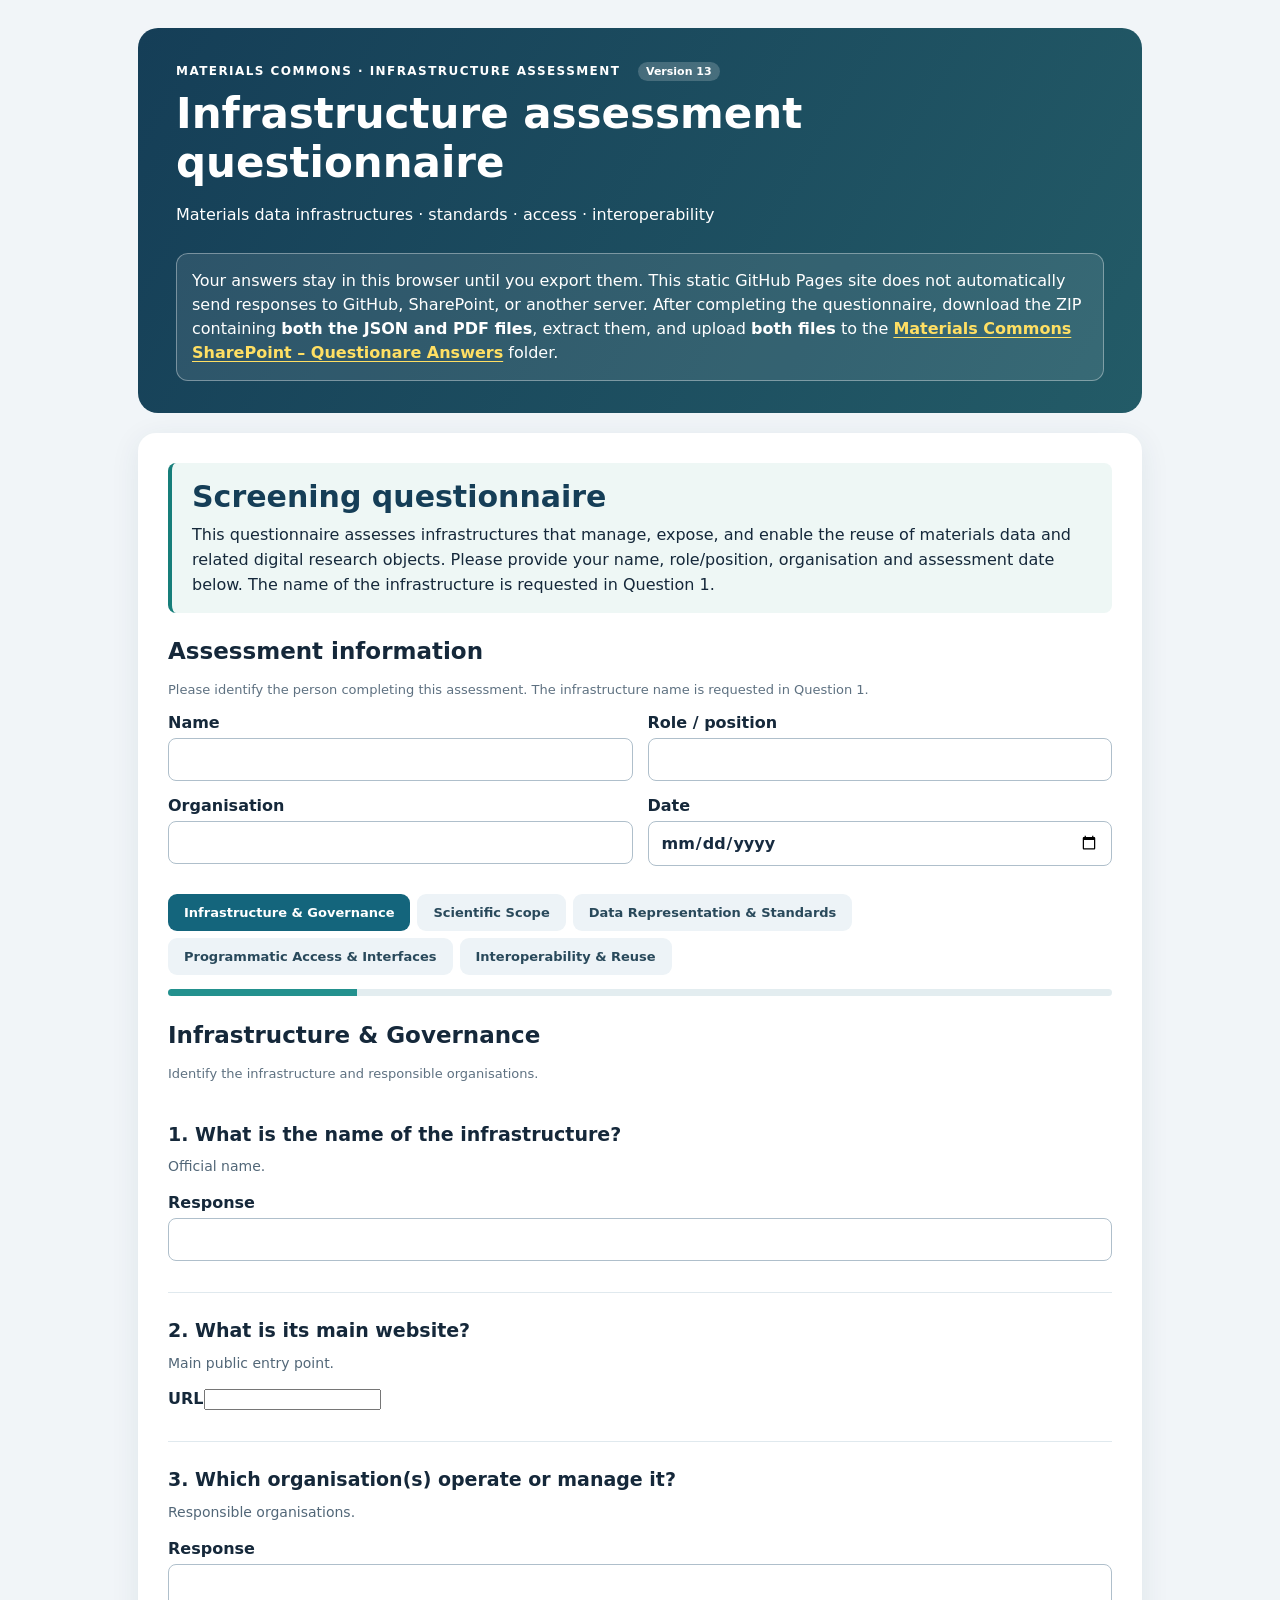
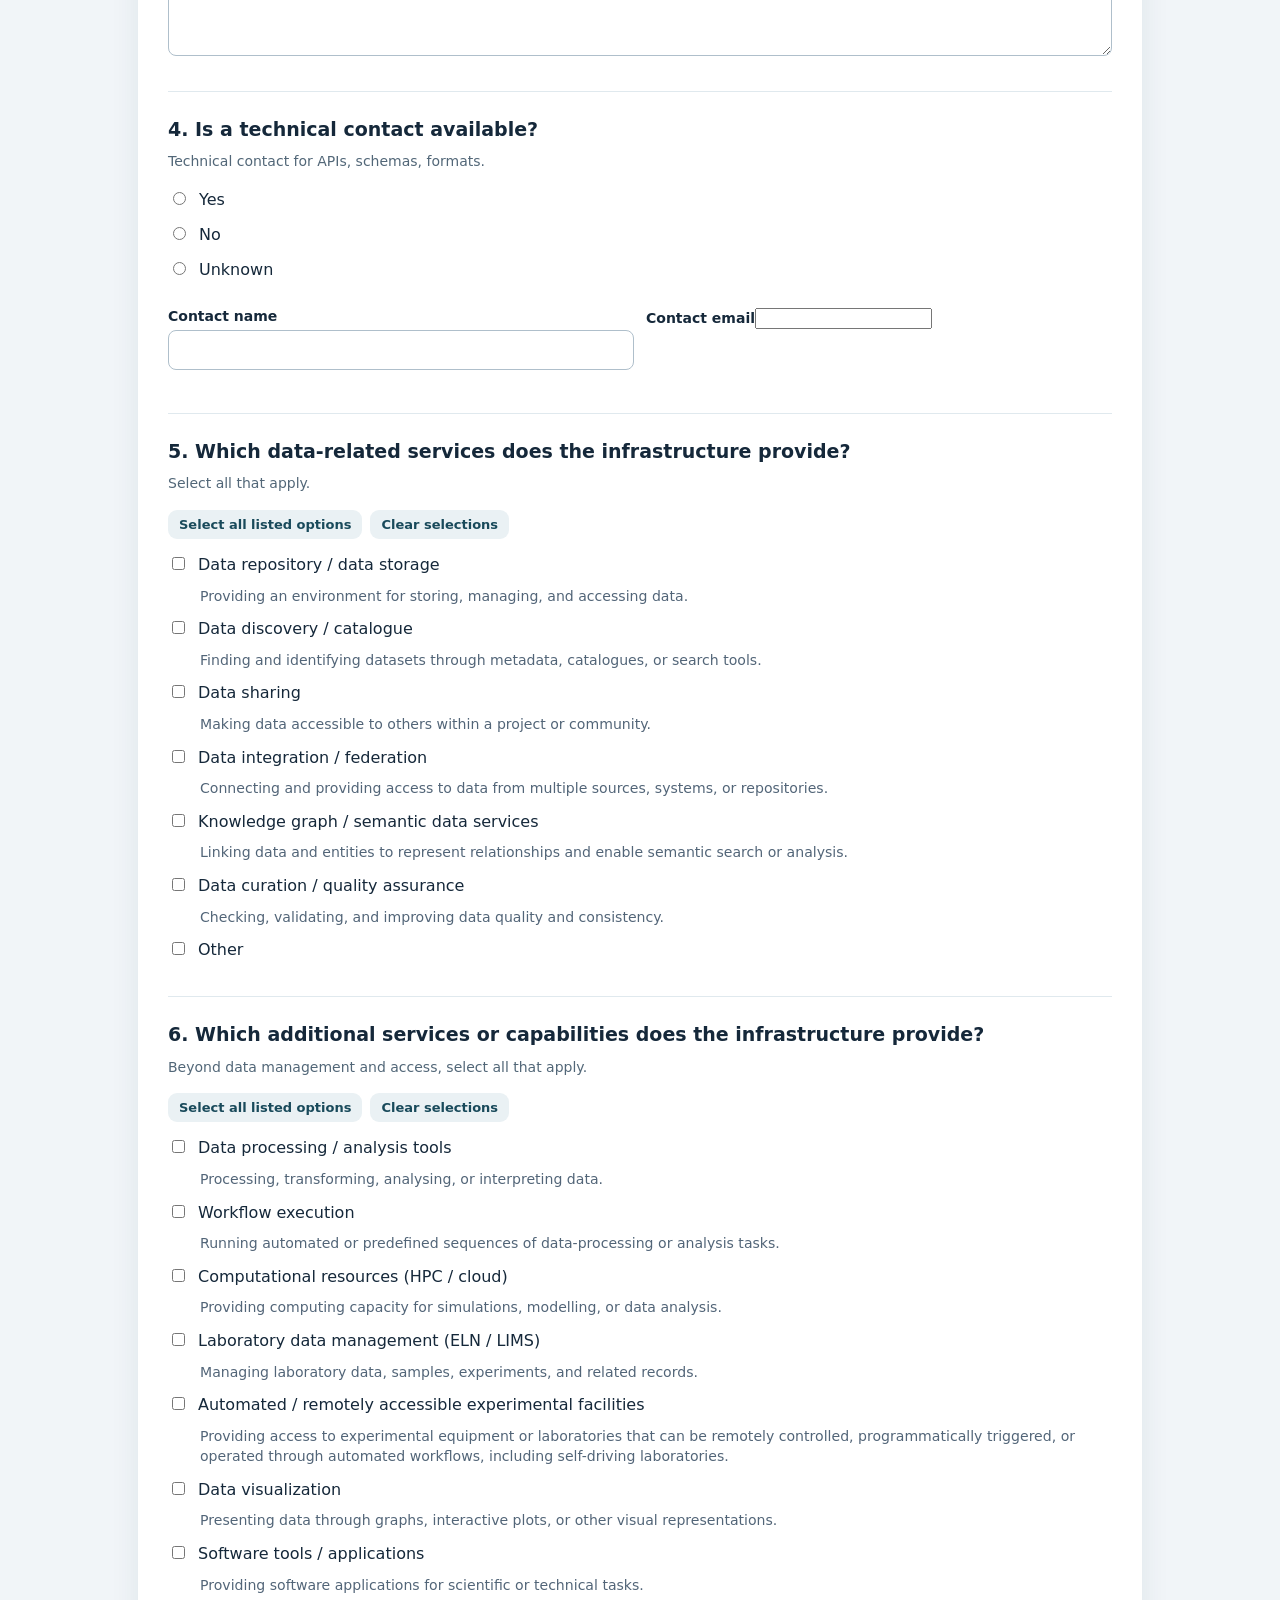
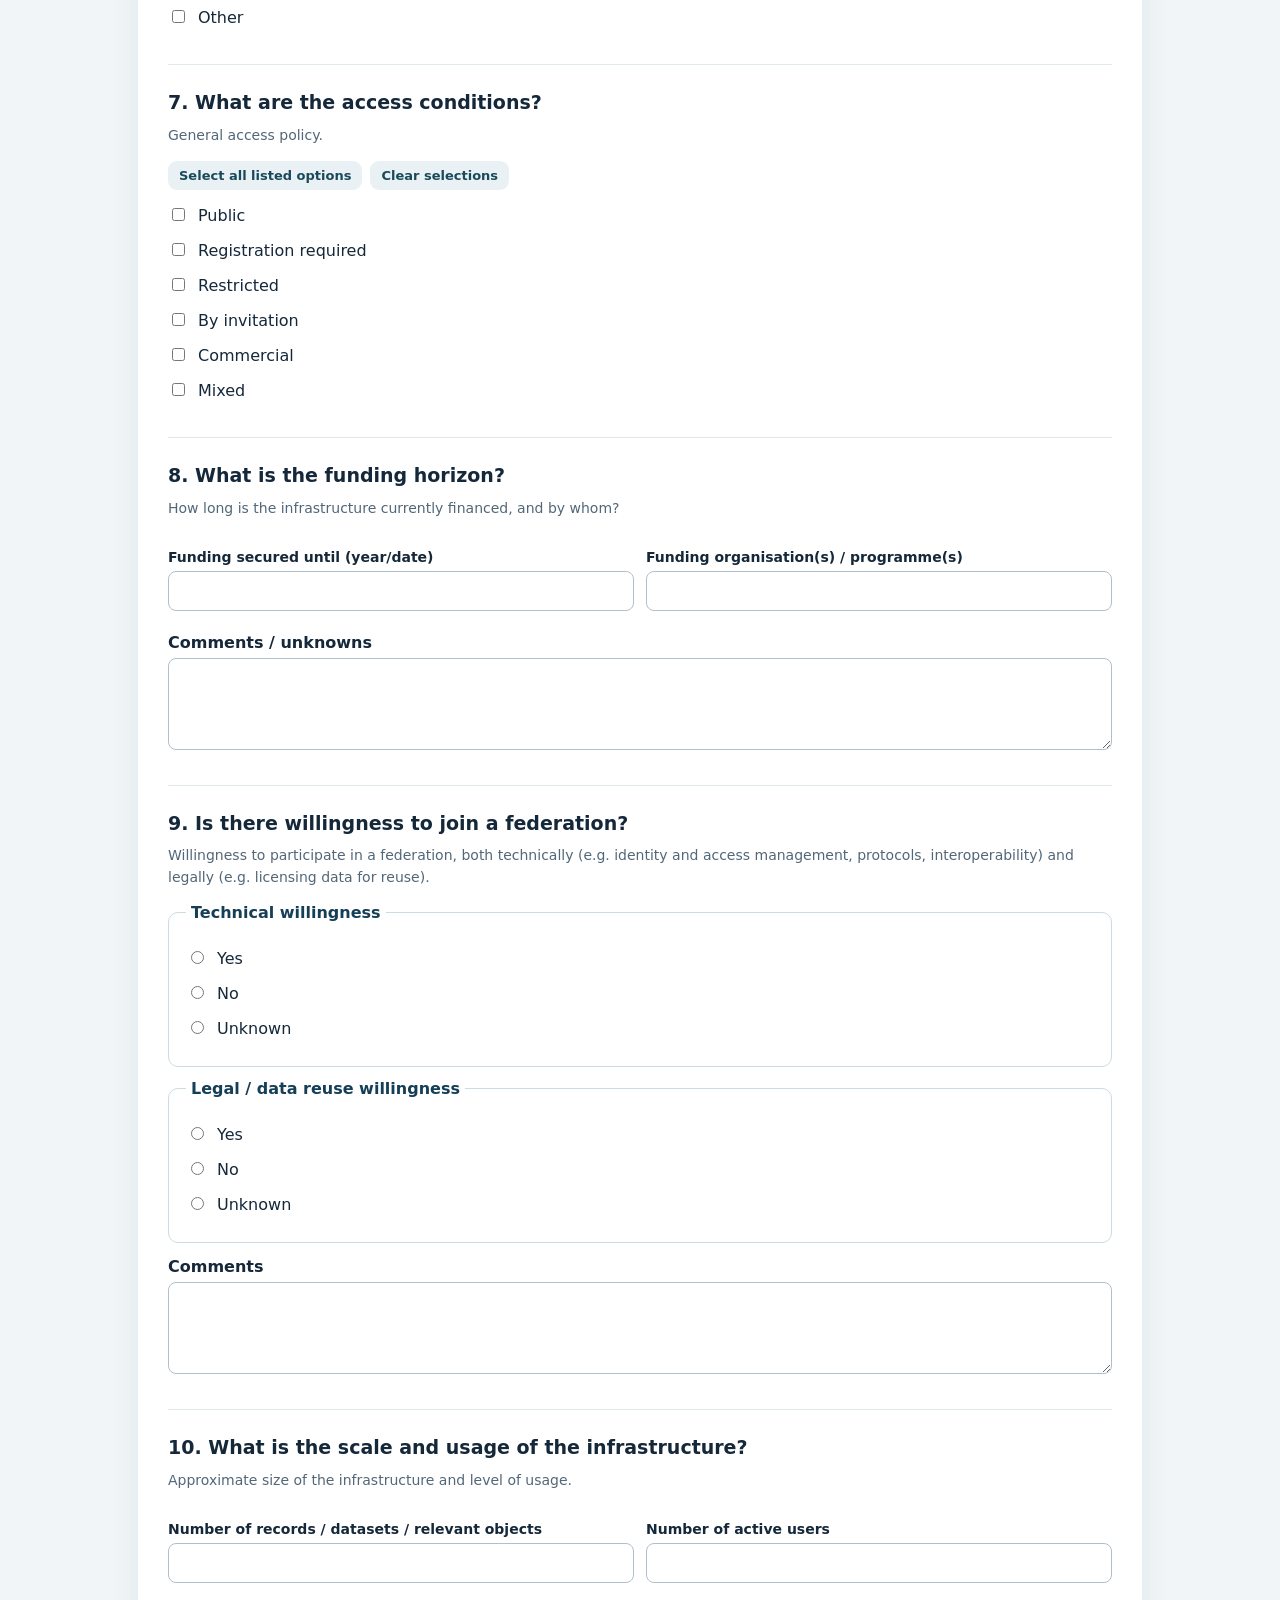
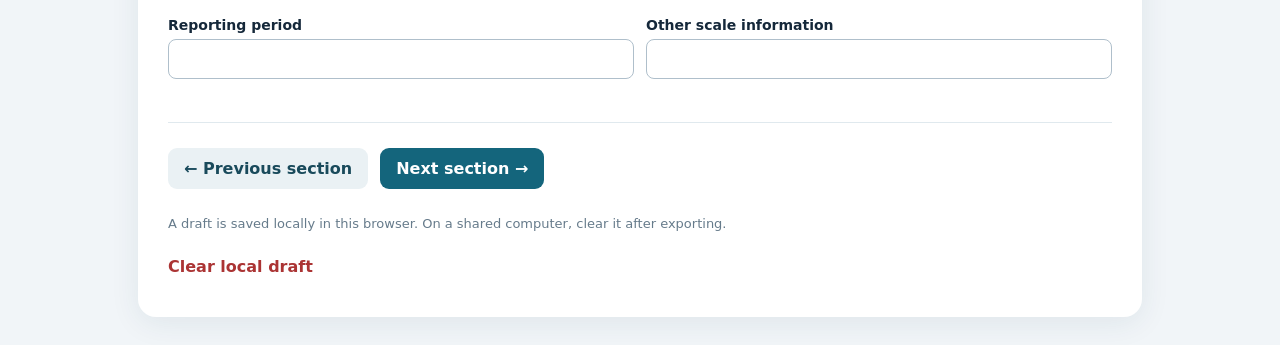
==== index.html @ 398f69c6 "adding name to  saved file" ====
<!doctype html><html lang="en"><head><meta charset="utf-8"><meta name="viewport" content="width=device-width,initial-scale=1"><title>Materials Commons | Infrastructure assessment</title><link rel="stylesheet" href="styles.css?v=13"></head><body><div class="shell"><header><span class="eyebrow">Materials Commons · Infrastructure assessment <span class="release-tag">Version 13</span></span><h1>Infrastructure assessment questionnaire</h1><p>Materials data infrastructures · standards · access · interoperability</p><div class="notice">Your answers stay in this browser until you export them. This static GitHub Pages site does not automatically send responses to GitHub, SharePoint, or another server. After completing the questionnaire, download the ZIP containing <strong>both the JSON and PDF files</strong>, extract them, and upload <strong>both files</strong> to the <a class="preamble-sharepoint-link" href="https://fraunhofer.sharepoint.com/:f:/r/sites/MaterialsCommonsProject2026-2030/Freigegebene%20Dokumente/General/04%20Work%20Packages%20(materials%20and%20results,%20not%20meetings)/WP%2007%20Harmonization%20of%20Data%20Infrastructures/Task%207.1%20Identifying%20existing%20infrastructures/Questionare%20Answers?d=w3af3a12642794a868e0cf28604e60dd3&amp;csf=1&amp;web=1&amp;e=dQREag" target="_blank" rel="noopener noreferrer">Materials Commons SharePoint – Questionare Answers</a> folder.</div></header><main><div id="intro"></div><section class="respondent"><h2>Assessment information</h2><p class="muted">Please identify the person completing this assessment. The infrastructure name is requested in Question 1.</p><div class="people"><label>Name<input data-person="Name" autocomplete="name"></label><label>Role / position<input data-person="Role" autocomplete="organization-title"></label><label>Organisation<input data-person="Organisation" autocomplete="organization"></label><label>Date<input data-person="Date" type="date"></label></div></section><nav id="nav" aria-label="Questionnaire sections"></nav><div class="progress"><div id="progressFill"></div></div><div id="survey"></div><footer><button id="prev" type="button" class="secondary">← Previous section</button><button id="next" type="button">Next section →</button><div id="exportActions" class="export-actions hidden"><h2>Save assessment</h2><button id="saveBoth" class="download" type="button">Download JSON + PDF (ZIP) and open SharePoint ↗</button><p class="hint">The ZIP filename includes the respondent name and a timestamp to avoid overwriting other assessments. This button downloads one ZIP containing <strong>both JSON and PDF</strong> and opens the SharePoint folder in a new tab. Extract the ZIP and upload <strong>both files</strong> there manually. SharePoint access is required.</p><p id="exportStatus" class="hint" role="status" aria-live="polite"></p></div><p class="hint">A draft is saved locally in this browser. On a shared computer, clear it after exporting.</p><button id="clear" type="button" class="link">Clear local draft</button></footer></main></div><script src="pdf-export.js?v=13"></script><script src="app.js?v=13"></script></body></html>
---- styles.css ----
:root{font-family:Inter,system-ui,-apple-system,Segoe UI,sans-serif;color:#15283a;background:#f1f5f8}*{box-sizing:border-box}body{margin:0}.shell{max-width:1040px;margin:auto;padding:28px 18px}header{background:linear-gradient(120deg,#153e57,#235b67);color:white;border-radius:20px;padding:32px 38px}h1{font-size:clamp(28px,5vw,42px);margin:8px 0}.eyebrow{text-transform:uppercase;letter-spacing:.12em;font-size:12px;font-weight:750}.notice{background:#ffffff19;border:1px solid #ffffff5c;border-radius:12px;padding:15px;line-height:1.5;margin-top:25px}main{background:white;border-radius:18px;margin-top:20px;padding:30px;box-shadow:0 6px 30px #1a385015}h2{margin:0 0 16px;font-size:23px}p{line-height:1.55}.intro{background:#eef7f5;border-left:4px solid #167e7a;padding:15px 20px;border-radius:8px;margin-bottom:25px}.intro p{white-space:pre-line}.people{display:grid;grid-template-columns:repeat(2,minmax(0,1fr));gap:15px}label{display:block;font-weight:600}input[type=text],input:not([type]),input[type=date],textarea,select{width:100%;border:1px solid #afbfcb;border-radius:8px;padding:11px 12px;font:inherit;margin-top:6px;background:white;color:#172b40}textarea{min-height:92px;resize:vertical}nav{display:flex;gap:7px;flex-wrap:wrap;margin:28px 0 14px}button{font:inherit;border:0;border-radius:9px;padding:11px 16px;cursor:pointer;background:#14657c;color:white;font-weight:650}button:hover{filter:brightness(.94)}button:focus-visible,input:focus-visible,textarea:focus-visible{outline:3px solid #84cbd6;outline-offset:2px}nav button{background:#edf3f7;color:#29495b;font-size:13px}nav button.active{background:#14657c;color:white}.progress{height:7px;border-radius:8px;background:#e3edf0;margin-bottom:26px;overflow:hidden}#progressFill{height:100%;background:#23918e;transition:width .2s}.question{padding:23px 0;border-bottom:1px solid #e0e9ee}.question h3{font-size:19px;white-space:pre-line;line-height:1.5;margin:0 0 16px}.option{display:flex;align-items:flex-start;gap:10px;margin:11px 0;font-weight:450;line-height:1.5}.option input{margin-top:4px;accent-color:#157a85}.purpose{background:#edf8f8;border-left:3px solid #27978f;padding:13px 15px;margin:6px 0 14px 30px;border-radius:7px}.purpose legend{font-size:13px;font-weight:700;margin-bottom:7px}.purpose .option{font-size:13px;margin:7px 0}.subquestion{background:#f6f9fb;padding:14px 17px;border-radius:9px;margin:13px 0}.subquestion strong{display:block;margin-bottom:9px}.answer-label{margin:14px 0 8px;font-weight:650}.example{font-size:13px;color:#526778;white-space:pre-line;line-height:1.55;margin:8px 0}.entry{border:1px solid #cbdce3;border-radius:12px;padding:16px;margin:14px 0;background:#fbfdfd}.entry h4{margin:0 0 10px}.entry label{margin:12px 0}.entry .option{font-weight:400}.secondary{background:#eaf1f4;color:#194a5b}.download{background:#217a60}.link{background:transparent;color:#ab3434;padding-left:0}.hint{font-size:13px;color:#667b8b}.muted{color:#5e7181;font-size:13px}footer{display:flex;flex-wrap:wrap;gap:12px;margin-top:25px}footer .hint{width:100%;margin-bottom:0}.hidden{display:none!important}@media(max-width:650px){.shell{padding:10px}header,main{padding:22px 16px}.people{grid-template-columns:1fr}footer button{width:100%}.purpose{margin-left:8px}}

.visualization-instruction{margin:22px 0 8px;font-weight:600}

/* Intro hierarchy and clear nesting of conditional primary-purpose choices. */
.intro .intro-title{font-size:clamp(23px,3vw,30px);line-height:1.25;margin:0 0 8px;color:#153e57}
.intro .intro-tagline{font-size:14px;color:#466474;margin:0 0 22px;font-weight:600}
.intro .intro-subtitle{font-size:19px;line-height:1.35;margin:0 0 12px;color:#153e57}
.intro .intro-copy{margin:0 0 12px;white-space:pre-line}
.intro .intro-copy:last-child{margin-bottom:0}
.purpose{margin:9px 0 18px 42px;padding:14px 18px;border-left:4px solid #27978f;background:#edf8f8}
.purpose legend{padding:0 5px;font-size:13px;font-weight:700}
.entry .system-purpose{margin:20px 0 5px 24px}
@media(max-width:650px){.purpose{margin-left:22px;padding:12px 13px}.entry .system-purpose{margin-left:14px}}

/* Indent the introductory explanation beneath its heading; separate the two categories. */
.intro .intro-content{margin-left:24px;max-width:85ch}
.intro .intro-categories{margin:12px 0 15px 0;padding-left:32px;line-height:1.65}
.intro .intro-categories li{padding-left:7px;margin:0 0 9px}
.intro .intro-closing{margin-top:13px}
@media(max-width:650px){.intro .intro-content{margin-left:10px}.intro .intro-categories{padding-left:25px}}

.sharepoint-actions{width:100%;background:#eef8f4;border:1px solid #a7d3c0;border-radius:12px;padding:16px;display:flex;flex-wrap:wrap;align-items:center;gap:12px}.sharepoint-status{width:100%;margin:0;font-size:14px;line-height:1.5}.sharepoint-actions a{color:#155d73;font-weight:650}

.sharepoint-heading{width:100%;font-size:19px;margin:0 0 4px}

/* Simplified data-transformation entries; technical fields remain optional. */
.transformation-entry{padding:20px;margin:16px 0}.transformation-entry .answer-label{display:block;margin:17px 0 8px}.transformation-entry .option{margin:9px 0}.transformation-technical{background:#eef4f7;border-radius:10px;padding:15px 18px;margin:22px 0}.transformation-technical h5{font-size:15px;margin:0 0 12px}.transformation-technical label{font-size:14px}.transformation-entry textarea{display:block;width:100%}
/* Clear single-choice groups with an optional free-text detail after their options. */
.system-choice{margin:22px 0;padding:15px 18px;border:1px solid #cbdce3;border-radius:10px;background:#f6f9fb}
.system-choice legend{font-weight:700;color:#153e57;padding:0 6px}
.system-choice .option{margin:9px 0}
.system-choice-details{display:block;margin:18px 0 0!important;font-size:14px;font-weight:650;color:#425e70}
.system-choice-details input{font-weight:400}

/* Distinct audit-access and retention groups */
.audit-retention{margin-top:25px;padding-top:16px;border-top:1px solid #d6e5e8}
.audit-retention h4{margin:0 0 8px}
.retention-detail{margin:12px 0 0 24px}

/* Repeatable performance use cases */
.performance-entry{padding:20px;margin:16px 0}.performance-entry .answer-label{display:block;margin:15px 0 8px}.performance-entry textarea{display:block;width:100%;min-height:90px}

/* Question 8: separate usage estimates by scope, including mobile layouts. */
.usage-instruction{color:#526778;margin:0 0 20px}
.usage-scope{border:1px solid #bfd5df;border-radius:13px;padding:22px 24px;margin:22px 0;background:#fbfdfd}
.usage-scope-title{font-size:18px;color:#153e57;background:#e6f3f3;border-left:4px solid #27978f;border-radius:5px;padding:12px 14px;margin:-5px 0 21px}
.usage-choice{border:0;border-top:1px solid #dbe8ed;padding:15px 0 0;margin:18px 0 20px;min-width:0}
.usage-choice legend{font-weight:700;color:#24475a;padding:0 7px 0 0}
.usage-choice .option{margin:9px 0}
.usage-scope>.answer-label{display:block;margin:20px 0}
.usage-other{margin:10px 0 0 27px}
@media(max-width:650px){.usage-scope{padding:16px 14px}.usage-scope-title{font-size:16px}}

/* Q8: two accessible collapsible scopes, operational use expanded initially. */
.usage-scope{overflow:hidden;padding:0;margin:14px 0 20px;background:#fbfdfd}
.usage-scope-title{display:list-item;list-style:disclosure-closed inside;cursor:pointer;margin:0;padding:17px 22px;font-size:18px;font-weight:750;line-height:1.4;user-select:none}
.usage-scope[open]>.usage-scope-title{list-style-type:disclosure-open;border-bottom:1px solid #bfd5df;margin-bottom:10px}
.usage-scope-title::marker{color:#14657c}
.usage-scope-title:focus-visible{outline:3px solid #84cbd6;outline-offset:-3px}
.usage-scope>.usage-choice,.usage-scope>.answer-label{margin-left:24px;margin-right:24px}
.usage-scope>.usage-choice:last-child{margin-bottom:24px}
@media(max-width:650px){.usage-scope{padding:0}.usage-scope-title{padding:15px 14px;font-size:16px}.usage-scope>.usage-choice,.usage-scope>.answer-label{margin-left:14px;margin-right:14px}}

/* Guidance and examples appear below, not inside, the question title. */
.question .question-guidance{margin:-6px 0 17px 0;padding:10px 14px;border-left:3px solid #7fbab7;background:#f1f8f7;border-radius:0 7px 7px 0;color:#466273;font-size:14px;font-weight:400;line-height:1.6;white-space:pre-line}

/* v35: explicit visual hierarchy for question examples and submission policy. */
.question .question-title{margin-bottom:9px}
.question .question-guidance{display:block;margin:0 0 19px;padding:11px 15px;border-left:4px solid #27978f;background:#eef7f5;border-radius:0 8px 8px 0;color:#435e6e;font-size:14px;font-weight:400;line-height:1.6;white-space:pre-line}
.intro .submission-policy{margin-top:18px;padding:12px 15px;background:#fff;border:1px solid #a8cfca;border-radius:8px;font-weight:650;color:#174a55}
.release-tag{display:inline-block;margin-left:12px;padding:3px 8px;border-radius:20px;background:#ffffff30;letter-spacing:normal;text-transform:none;font-size:11px}

/* v37: optional global primary-purpose shortcut and bulk selection helpers. */
.purpose-shortcut{margin:18px 0 2px 24px;padding:15px 17px;border:1px solid #a8cfca;border-radius:9px;background:#fff;max-width:85ch}
.purpose-shortcut h4{margin:0 0 6px;color:#153e57}.purpose-shortcut .muted{margin:0 0 9px}.purpose-shortcut-options{display:flex;gap:18px;flex-wrap:wrap}.purpose-shortcut-options .option{margin:5px 0}.small-action{padding:7px 11px;font-size:13px;margin-top:8px}.bulk-select{display:flex;gap:8px;flex-wrap:wrap;margin:4px 0 14px}.bulk-select .small-action{margin-top:0}
@media(max-width:650px){.purpose-shortcut{margin-left:10px}.purpose-shortcut-options{display:block}}

.profile-field{grid-column:1/-1}.profile-label{display:block;font-weight:700;margin-bottom:3px}.profile-help{font-size:13px;color:#5e7181;margin:3px 0 10px}.profile-options{display:grid;grid-template-columns:repeat(2,minmax(0,1fr));gap:2px 18px}.profile-option{margin:6px 0}.purpose-shortcut-intro{margin-top:18px!important;font-weight:600;color:#29495b}.purpose-shortcut{margin:8px 0 4px 24px;padding:14px 18px;background:#f6f9fb;border:1px solid #d9e5ea;border-radius:9px}.purpose-shortcut h4{margin:0 0 6px;color:#153e57}.purpose-shortcut-options{margin:8px 0}.small-action{margin-top:8px}@media(max-width:650px){.profile-options{grid-template-columns:1fr}.purpose-shortcut{margin-left:10px}}

.export-actions{width:100%;background:#eef8f4;border:1px solid #a7d3c0;border-radius:12px;padding:16px;display:flex;flex-wrap:wrap;align-items:center;gap:12px}.export-actions h2{width:100%;font-size:19px;margin:0}.question-help{color:#526778;font-size:14px;margin:-8px 0 15px}.detail-grid{display:grid;grid-template-columns:repeat(2,minmax(0,1fr));gap:12px;margin:12px 0}.detail-grid label{font-size:14px}.groupbox{border:1px solid #cbdce3;border-radius:10px;padding:14px 17px;margin:12px 0}.groupbox legend{font-weight:700;color:#153e57;padding:0 5px}.other-detail{margin:8px 0 14px 28px}@media(max-width:650px){.detail-grid{grid-template-columns:1fr}}

/* Conditional detail options */
.nested-options { margin-left: 1.5rem; border-left: 3px solid var(--teal, #217a79); }

/* Descriptions for data-related and additional service options */
.option-description{margin:-.15rem 0 .7rem 2rem;color:#526578;font-size:.88rem;line-height:1.45;max-width:65rem}

.sharepoint-open{display:inline-block;margin-top:.8rem;padding:.8rem 1rem;border-radius:.6rem;background:#164d75;color:#fff;font-weight:600;text-decoration:none}.sharepoint-open:hover,.sharepoint-open:focus{background:#0e3552;color:#fff}

/* High-visibility SharePoint link in the preamble */
.notice a.preamble-sharepoint-link{color:#ffdf63;font-weight:750;text-decoration:underline;text-underline-offset:3px}
.notice a.preamble-sharepoint-link:hover,.notice a.preamble-sharepoint-link:focus-visible{color:#fff0a8}
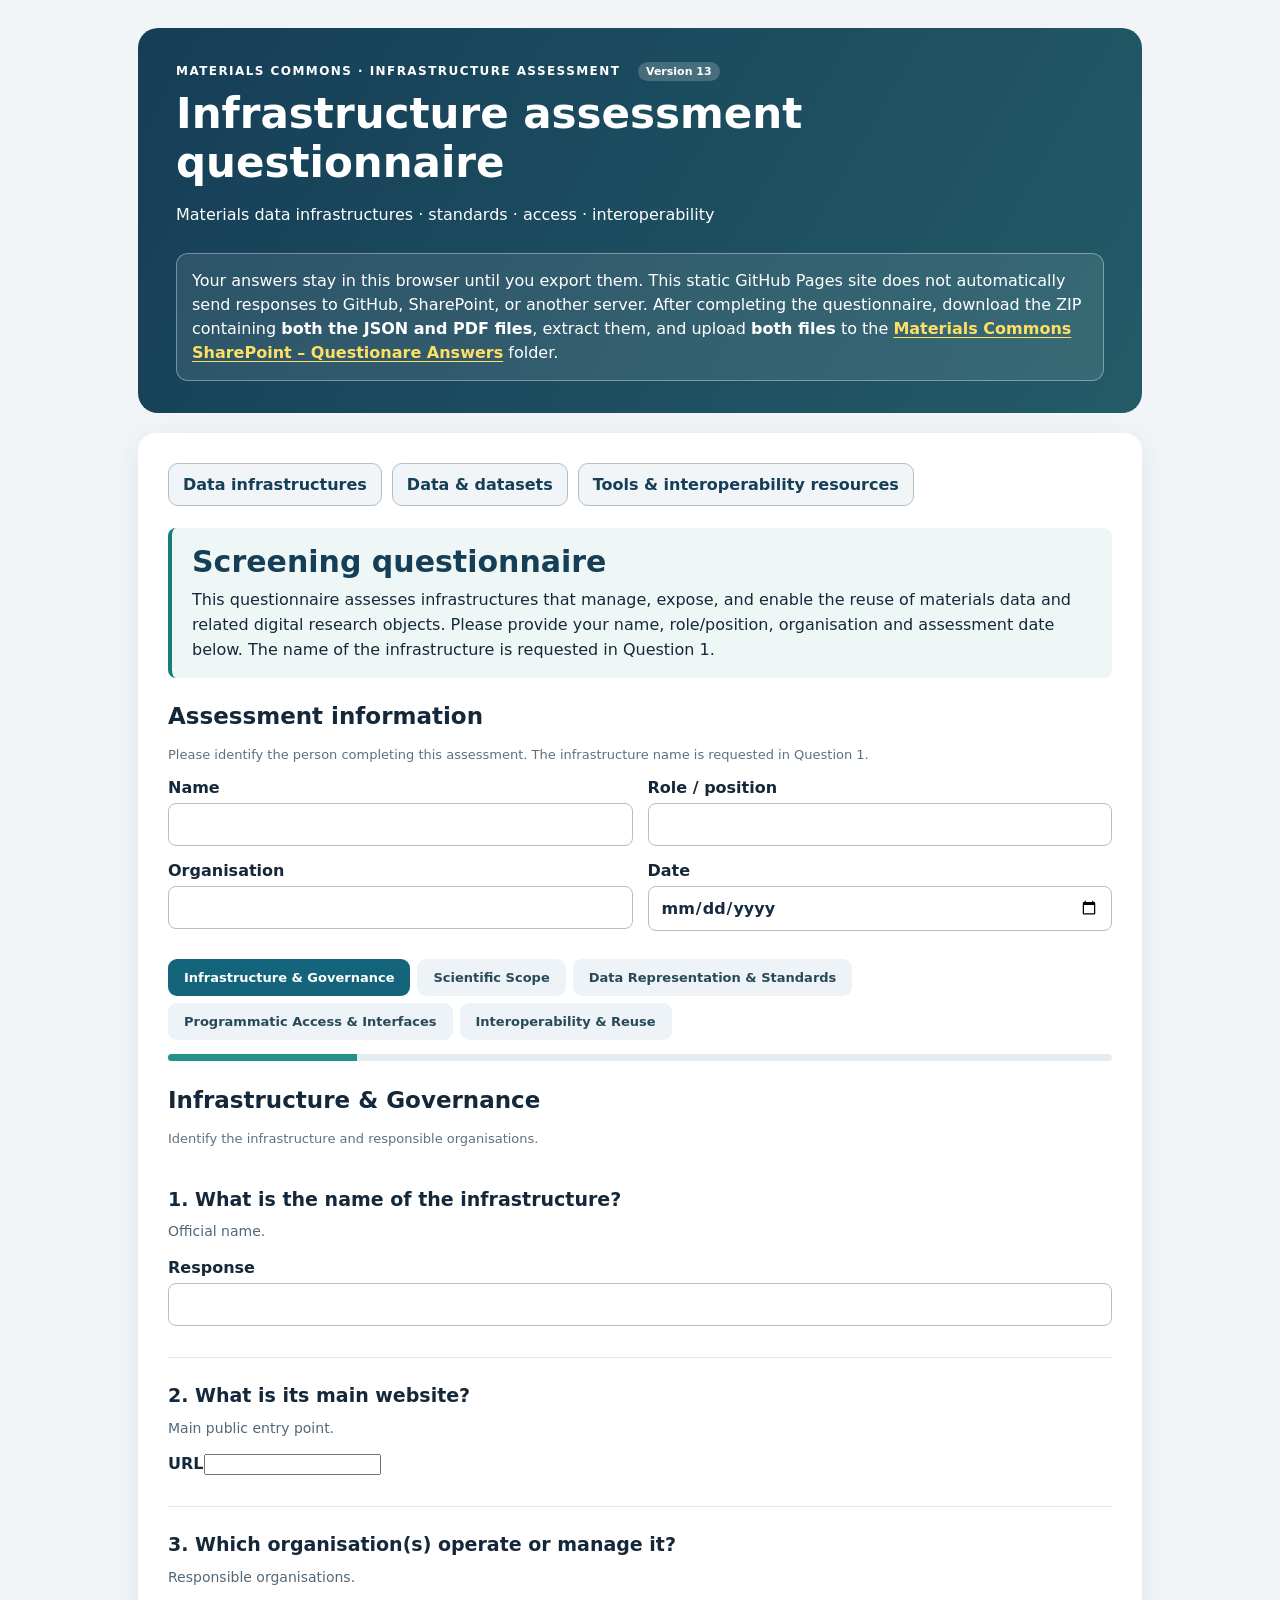
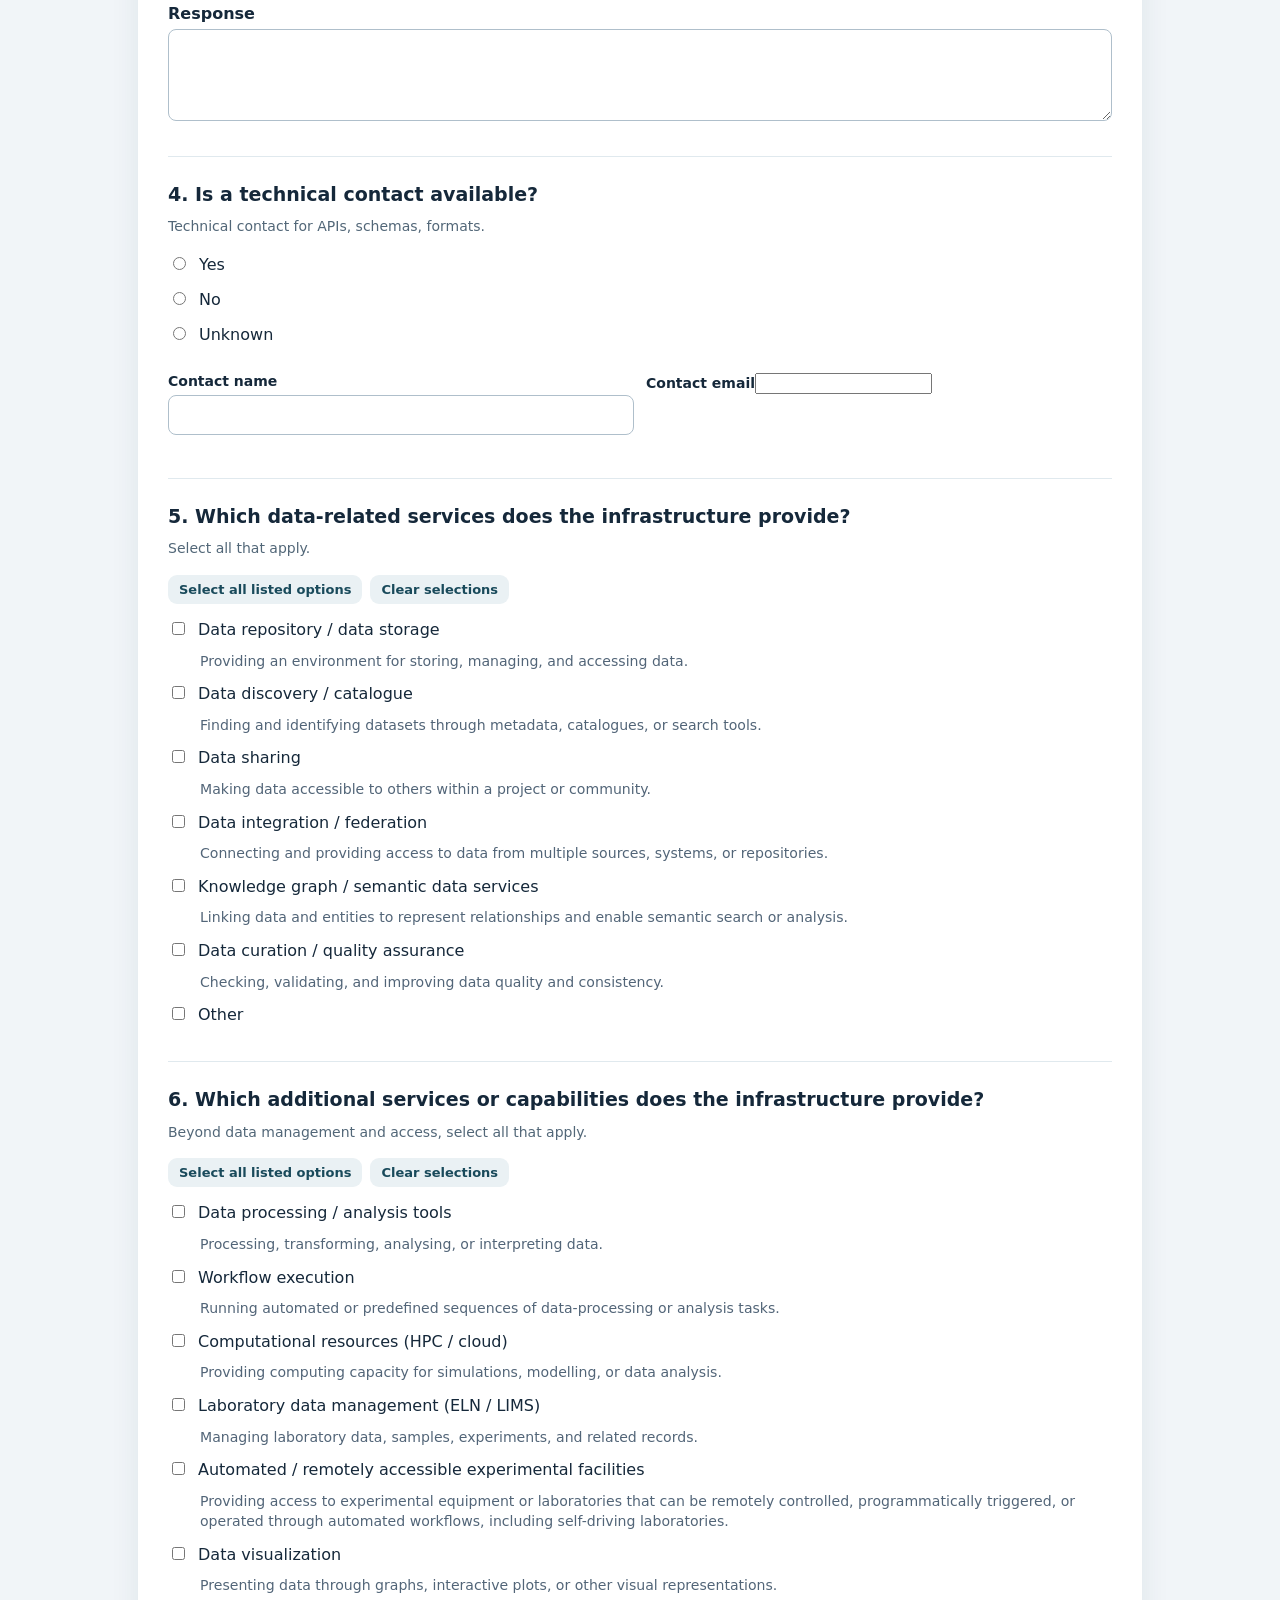
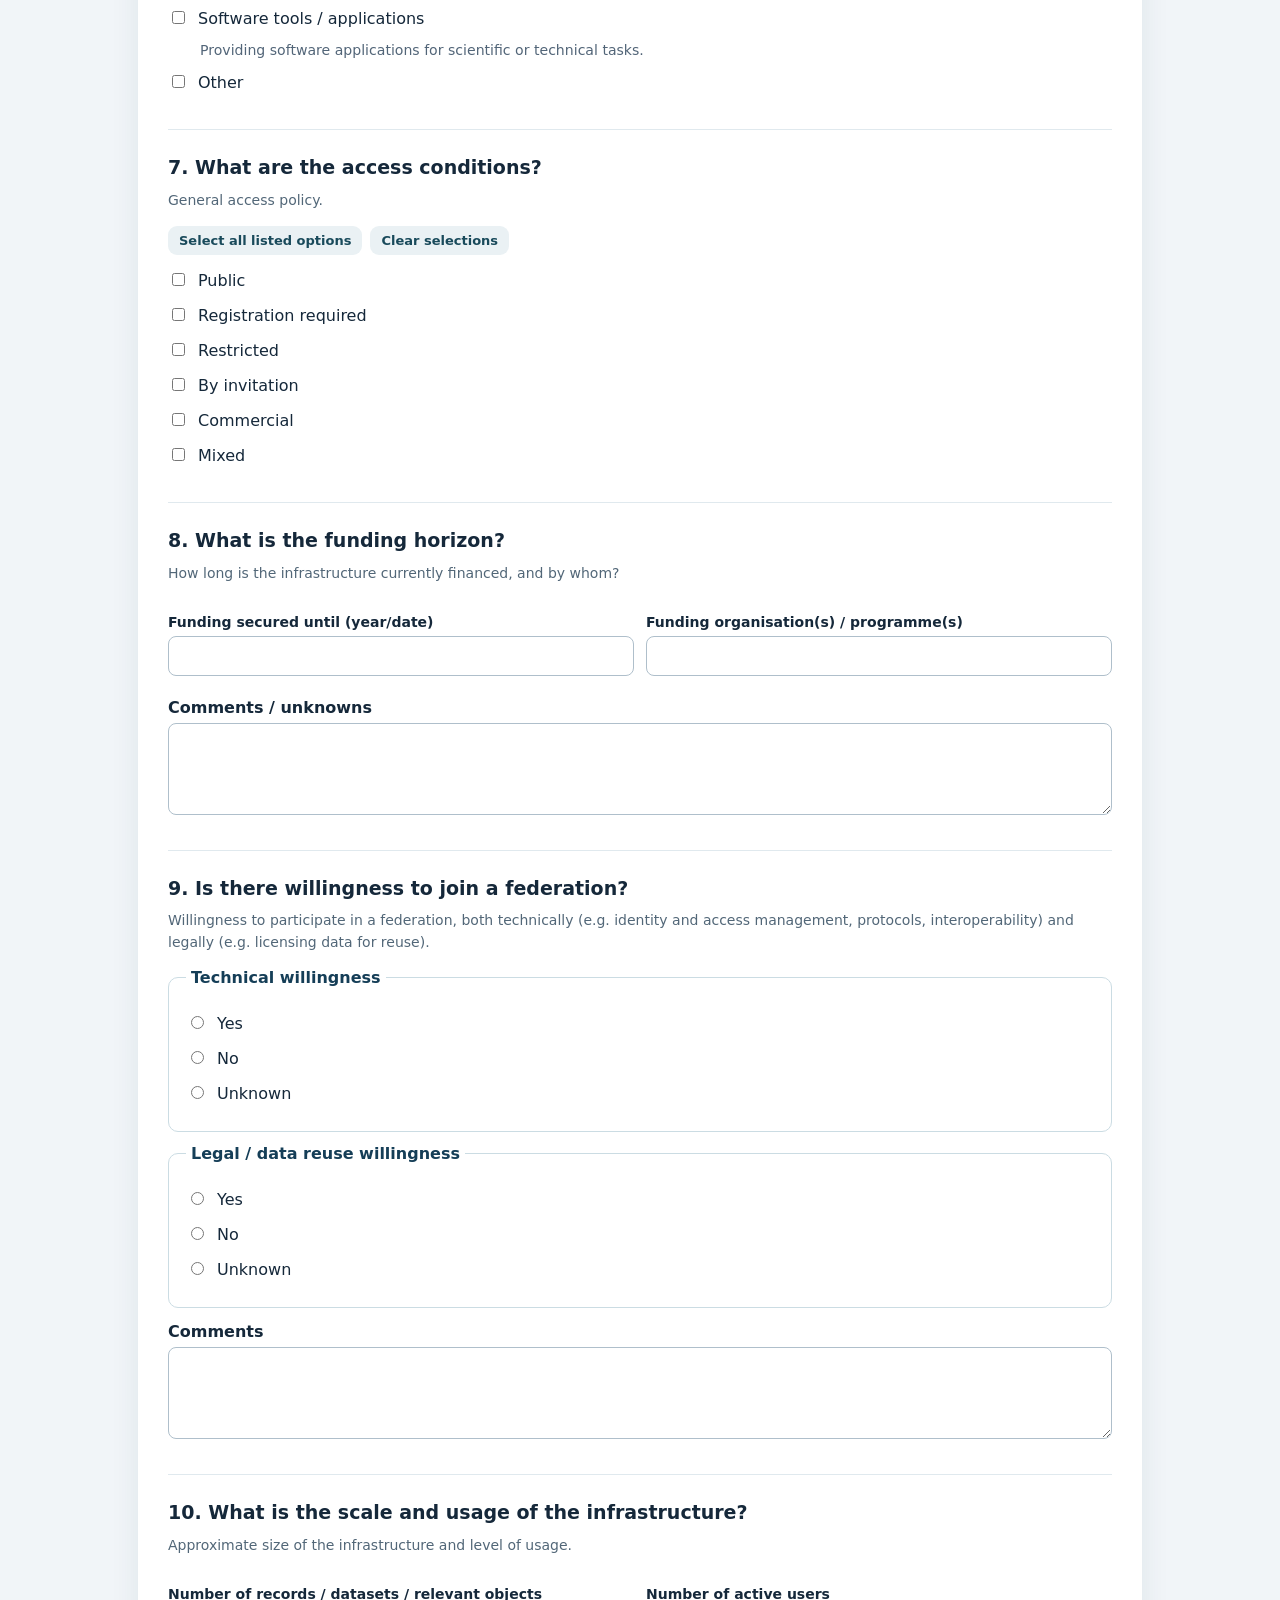
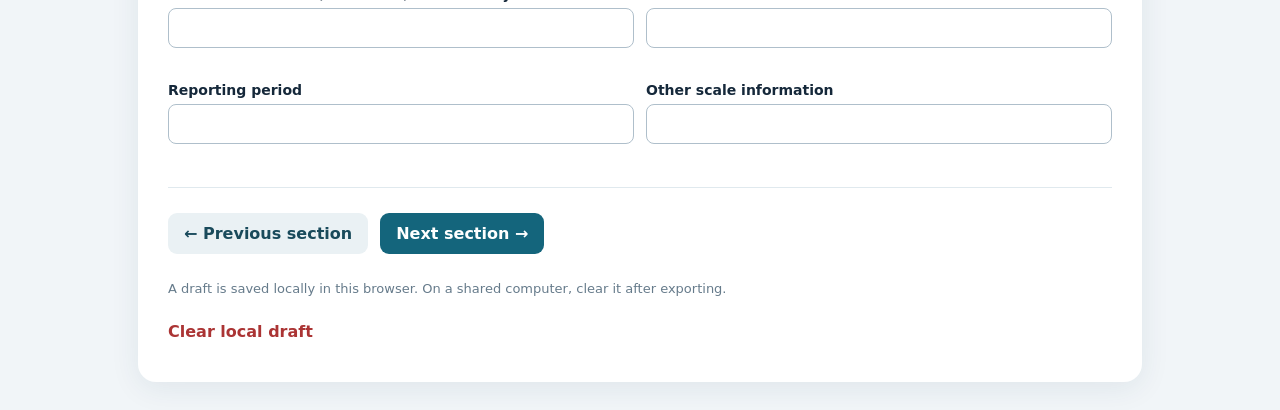
==== commit b87a03ce: "three options" ====
--- a/index.html
+++ b/index.html
@@ -1 +1 @@
-<!doctype html><html lang="en"><head><meta charset="utf-8"><meta name="viewport" content="width=device-width,initial-scale=1"><title>Materials Commons | Infrastructure assessment</title><link rel="stylesheet" href="styles.css?v=13"></head><body><div class="shell"><header><span class="eyebrow">Materials Commons · Infrastructure assessment <span class="release-tag">Version 13</span></span><h1>Infrastructure assessment questionnaire</h1><p>Materials data infrastructures · standards · access · interoperability</p><div class="notice">Your answers stay in this browser until you export them. This static GitHub Pages site does not automatically send responses to GitHub, SharePoint, or another server. After completing the questionnaire, download the ZIP containing <strong>both the JSON and PDF files</strong>, extract them, and upload <strong>both files</strong> to the <a class="preamble-sharepoint-link" href="https://fraunhofer.sharepoint.com/:f:/r/sites/MaterialsCommonsProject2026-2030/Freigegebene%20Dokumente/General/04%20Work%20Packages%20(materials%20and%20results,%20not%20meetings)/WP%2007%20Harmonization%20of%20Data%20Infrastructures/Task%207.1%20Identifying%20existing%20infrastructures/Questionare%20Answers?d=w3af3a12642794a868e0cf28604e60dd3&amp;csf=1&amp;web=1&amp;e=dQREag" target="_blank" rel="noopener noreferrer">Materials Commons SharePoint – Questionare Answers</a> folder.</div></header><main><div id="intro"></div><section class="respondent"><h2>Assessment information</h2><p class="muted">Please identify the person completing this assessment. The infrastructure name is requested in Question 1.</p><div class="people"><label>Name<input data-person="Name" autocomplete="name"></label><label>Role / position<input data-person="Role" autocomplete="organization-title"></label><label>Organisation<input data-person="Organisation" autocomplete="organization"></label><label>Date<input data-person="Date" type="date"></label></div></section><nav id="nav" aria-label="Questionnaire sections"></nav><div class="progress"><div id="progressFill"></div></div><div id="survey"></div><footer><button id="prev" type="button" class="secondary">← Previous section</button><button id="next" type="button">Next section →</button><div id="exportActions" class="export-actions hidden"><h2>Save assessment</h2><button id="saveBoth" class="download" type="button">Download JSON + PDF (ZIP) and open SharePoint ↗</button><p class="hint">The ZIP filename includes the respondent name and a timestamp to avoid overwriting other assessments. This button downloads one ZIP containing <strong>both JSON and PDF</strong> and opens the SharePoint folder in a new tab. Extract the ZIP and upload <strong>both files</strong> there manually. SharePoint access is required.</p><p id="exportStatus" class="hint" role="status" aria-live="polite"></p></div><p class="hint">A draft is saved locally in this browser. On a shared computer, clear it after exporting.</p><button id="clear" type="button" class="link">Clear local draft</button></footer></main></div><script src="pdf-export.js?v=13"></script><script src="app.js?v=13"></script></body></html>+<!doctype html><html lang="en"><head><meta charset="utf-8"><meta name="viewport" content="width=device-width,initial-scale=1"><title>Materials Commons | Infrastructure assessment</title><link rel="stylesheet" href="styles.css?v=13"></head><body><div class="shell"><header><span class="eyebrow">Materials Commons · Infrastructure assessment <span class="release-tag">Version 13</span></span><h1>Infrastructure assessment questionnaire</h1><p>Materials data infrastructures · standards · access · interoperability</p><div class="notice">Your answers stay in this browser until you export them. This static GitHub Pages site does not automatically send responses to GitHub, SharePoint, or another server. After completing the questionnaire, download the ZIP containing <strong>both the JSON and PDF files</strong>, extract them, and upload <strong>both files</strong> to the <a class="preamble-sharepoint-link" href="https://fraunhofer.sharepoint.com/:f:/r/sites/MaterialsCommonsProject2026-2030/Freigegebene%20Dokumente/General/04%20Work%20Packages%20(materials%20and%20results,%20not%20meetings)/WP%2007%20Harmonization%20of%20Data%20Infrastructures/Task%207.1%20Identifying%20existing%20infrastructures/Questionare%20Answers?d=w3af3a12642794a868e0cf28604e60dd3&amp;csf=1&amp;web=1&amp;e=dQREag" target="_blank" rel="noopener noreferrer">Materials Commons SharePoint – Questionare Answers</a> folder.</div></header><main><nav class="assessment-pathways" aria-label="Assessment pathways"><a href="./">Data infrastructures</a><a href="data.html">Data &amp; datasets</a><a href="resources.html">Tools &amp; interoperability resources</a></nav><div id="intro"></div><section class="respondent"><h2>Assessment information</h2><p class="muted">Please identify the person completing this assessment. The infrastructure name is requested in Question 1.</p><div class="people"><label>Name<input data-person="Name" autocomplete="name"></label><label>Role / position<input data-person="Role" autocomplete="organization-title"></label><label>Organisation<input data-person="Organisation" autocomplete="organization"></label><label>Date<input data-person="Date" type="date"></label></div></section><nav id="nav" aria-label="Questionnaire sections"></nav><div class="progress"><div id="progressFill"></div></div><div id="survey"></div><footer><button id="prev" type="button" class="secondary">← Previous section</button><button id="next" type="button">Next section →</button><div id="exportActions" class="export-actions hidden"><h2>Save assessment</h2><button id="saveBoth" class="download" type="button">Download JSON + PDF (ZIP) and open SharePoint ↗</button><p class="hint">The ZIP filename includes the respondent name and a timestamp to avoid overwriting other assessments. This button downloads one ZIP containing <strong>both JSON and PDF</strong> and opens the SharePoint folder in a new tab. Extract the ZIP and upload <strong>both files</strong> there manually. SharePoint access is required.</p><p id="exportStatus" class="hint" role="status" aria-live="polite"></p></div><p class="hint">A draft is saved locally in this browser. On a shared computer, clear it after exporting.</p><button id="clear" type="button" class="link">Clear local draft</button></footer></main></div><script src="pdf-export.js?v=13"></script><script src="app.js?v=13"></script></body></html>
--- a/styles.css
+++ b/styles.css
@@ -91,3 +91,5 @@
 /* High-visibility SharePoint link in the preamble */
 .notice a.preamble-sharepoint-link{color:#ffdf63;font-weight:750;text-decoration:underline;text-underline-offset:3px}
 .notice a.preamble-sharepoint-link:hover,.notice a.preamble-sharepoint-link:focus-visible{color:#fff0a8}
+
+.assessment-pathways{display:flex;flex-wrap:wrap;gap:10px;margin:0 0 22px}.assessment-pathways a{padding:11px 14px;border:1px solid #afbfcb;border-radius:10px;text-decoration:none;color:#153e57;background:#f1f5f8;font-weight:700}.assessment-pathways a[aria-current="page"]{background:#153e57;color:white}.assessment-pathways a:focus-visible{outline:3px solid #167e7a}.assessment-question{margin:24px 0;padding-bottom:18px;border-bottom:1px solid #d9e4eb}.assessment-question h3{font-size:17px}.assessment-question .option{display:block;padding:8px 4px;font-weight:400}.assessment-question .option input{margin-right:8px}.assessment-question textarea{min-height:105px}.assessment-question input[type=text]{width:100%}
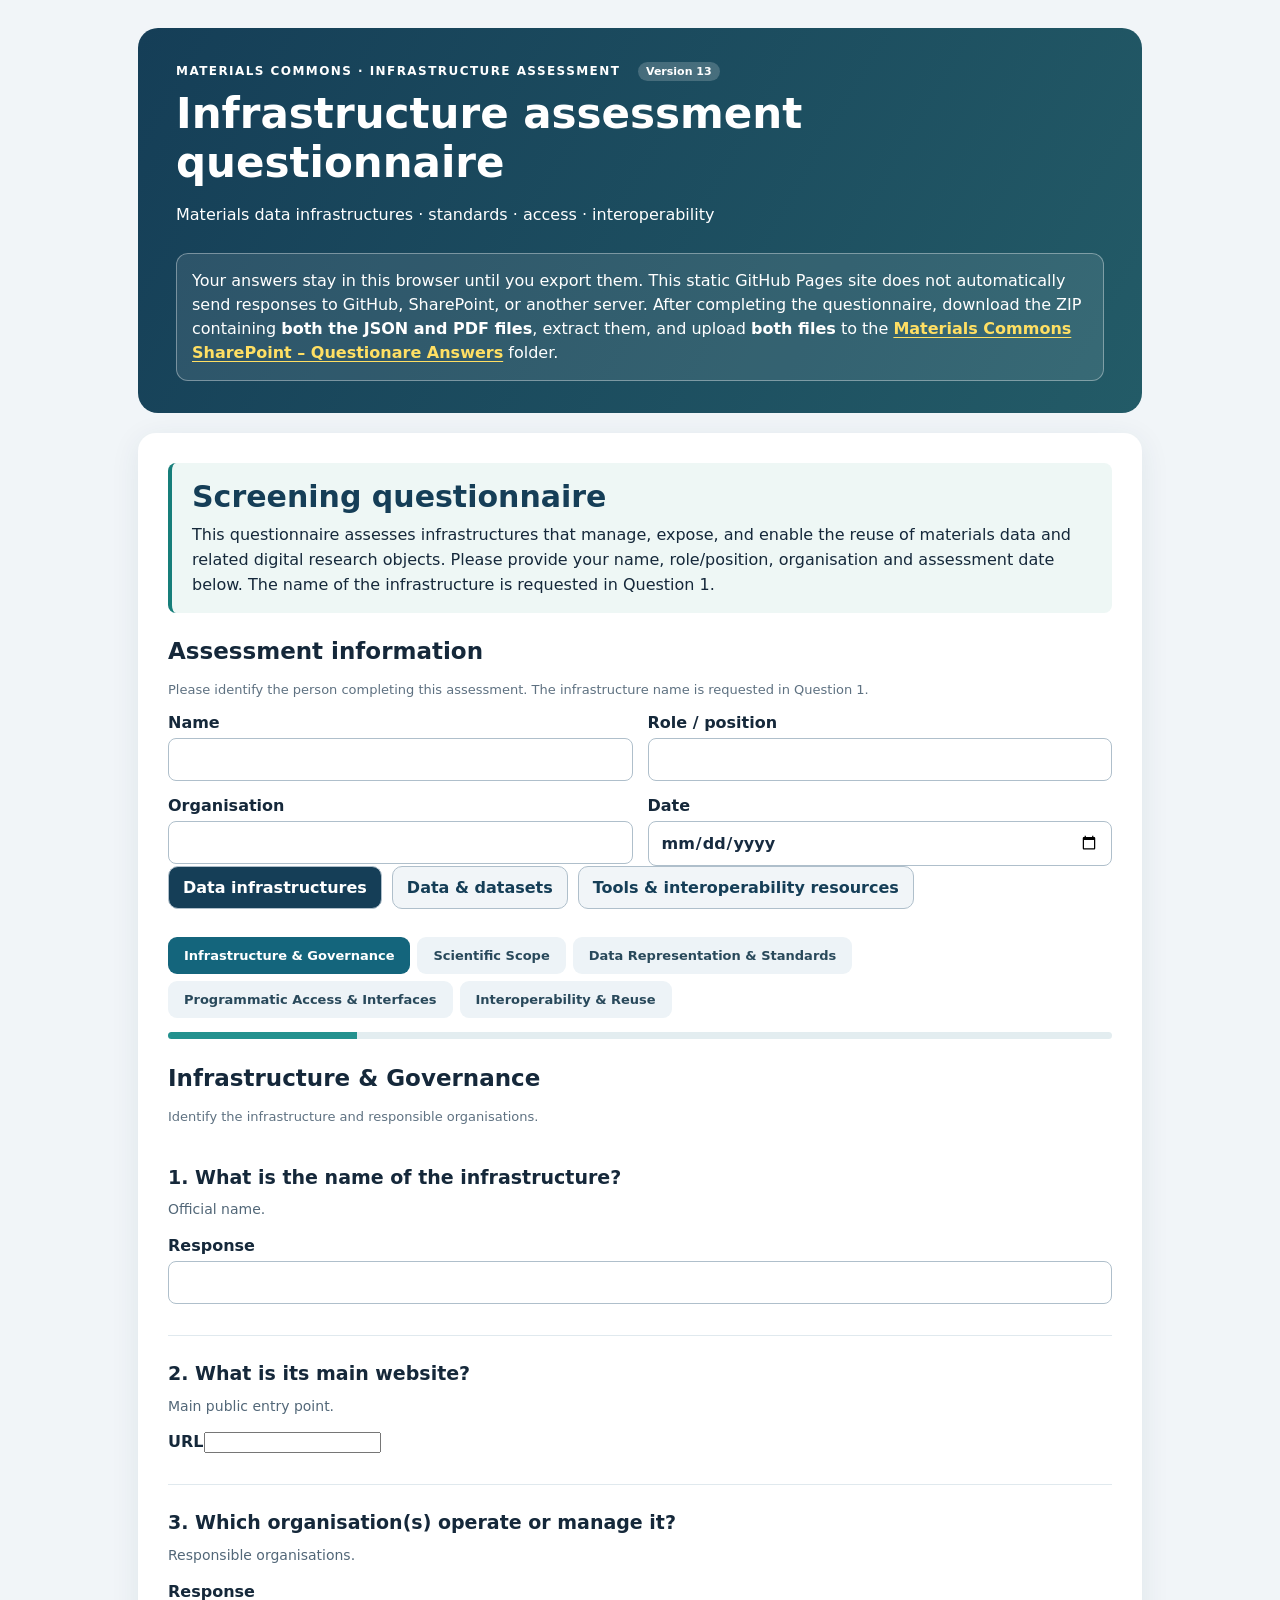
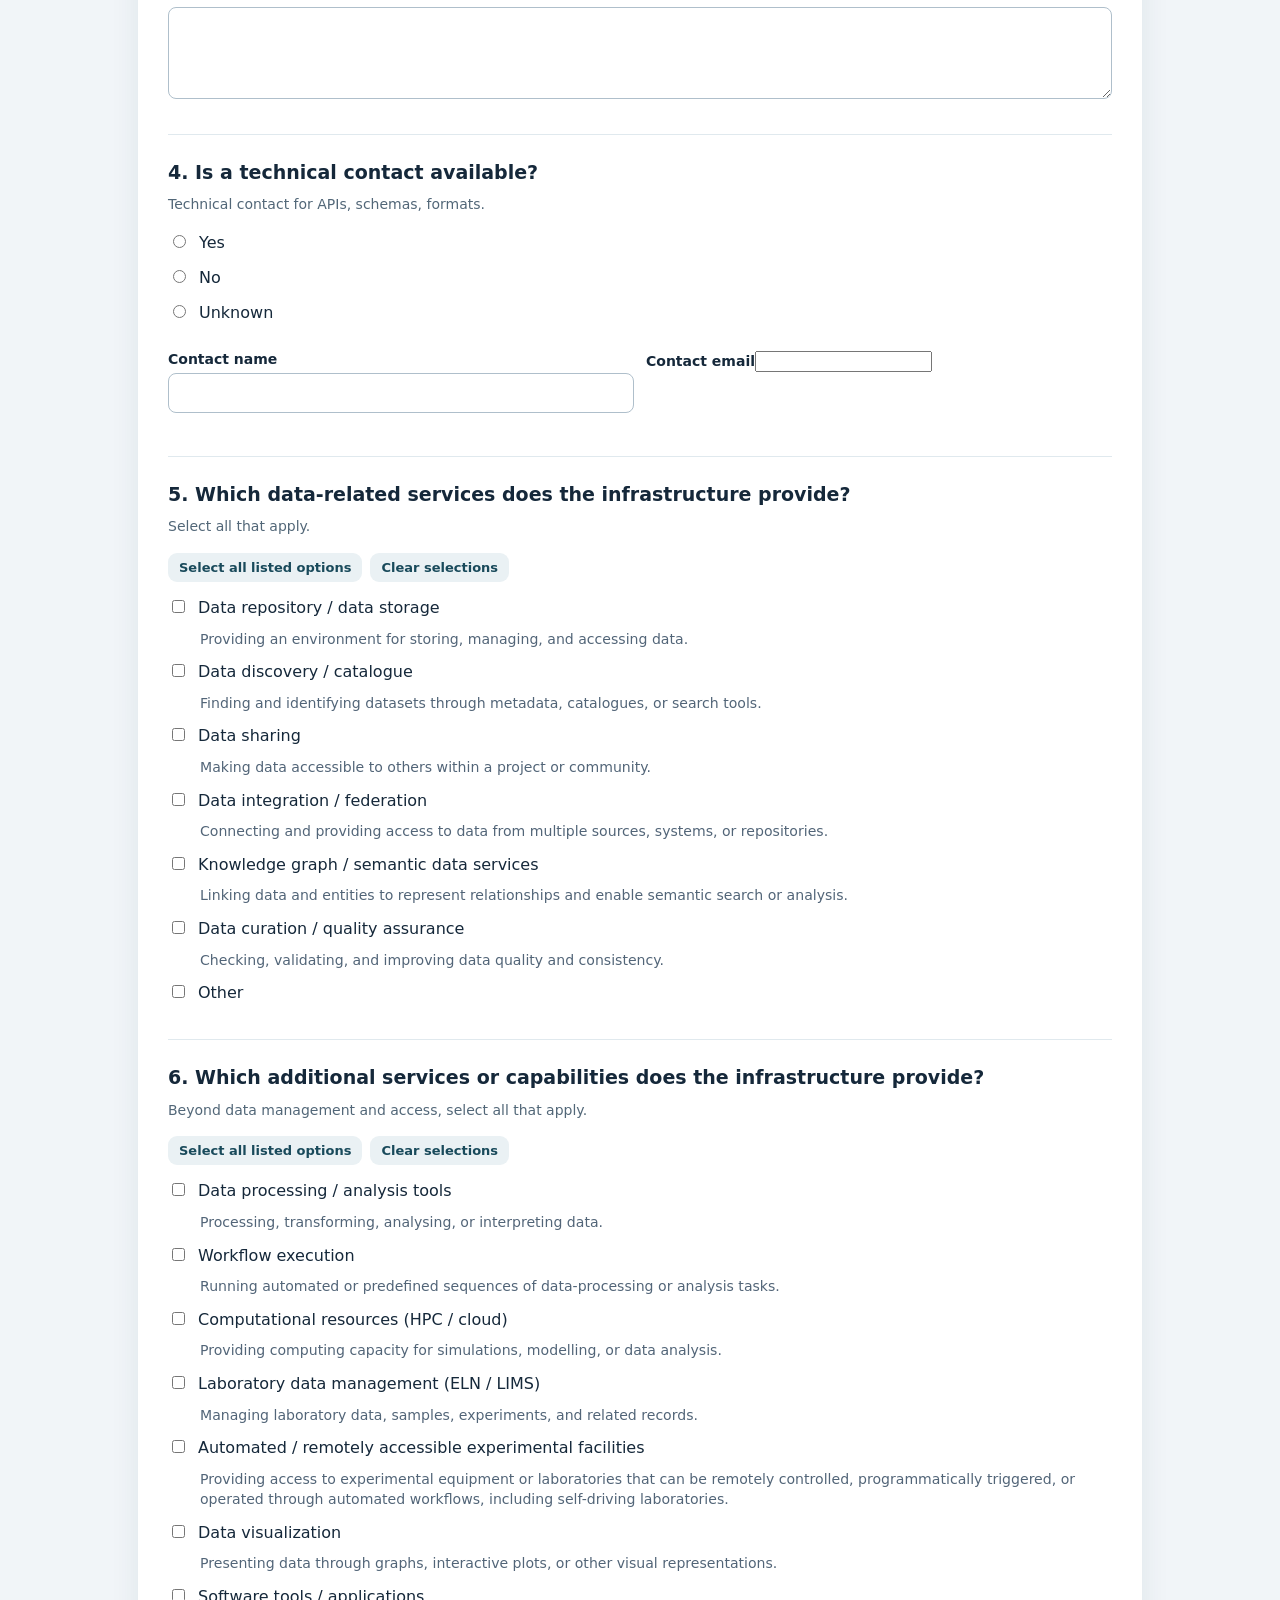
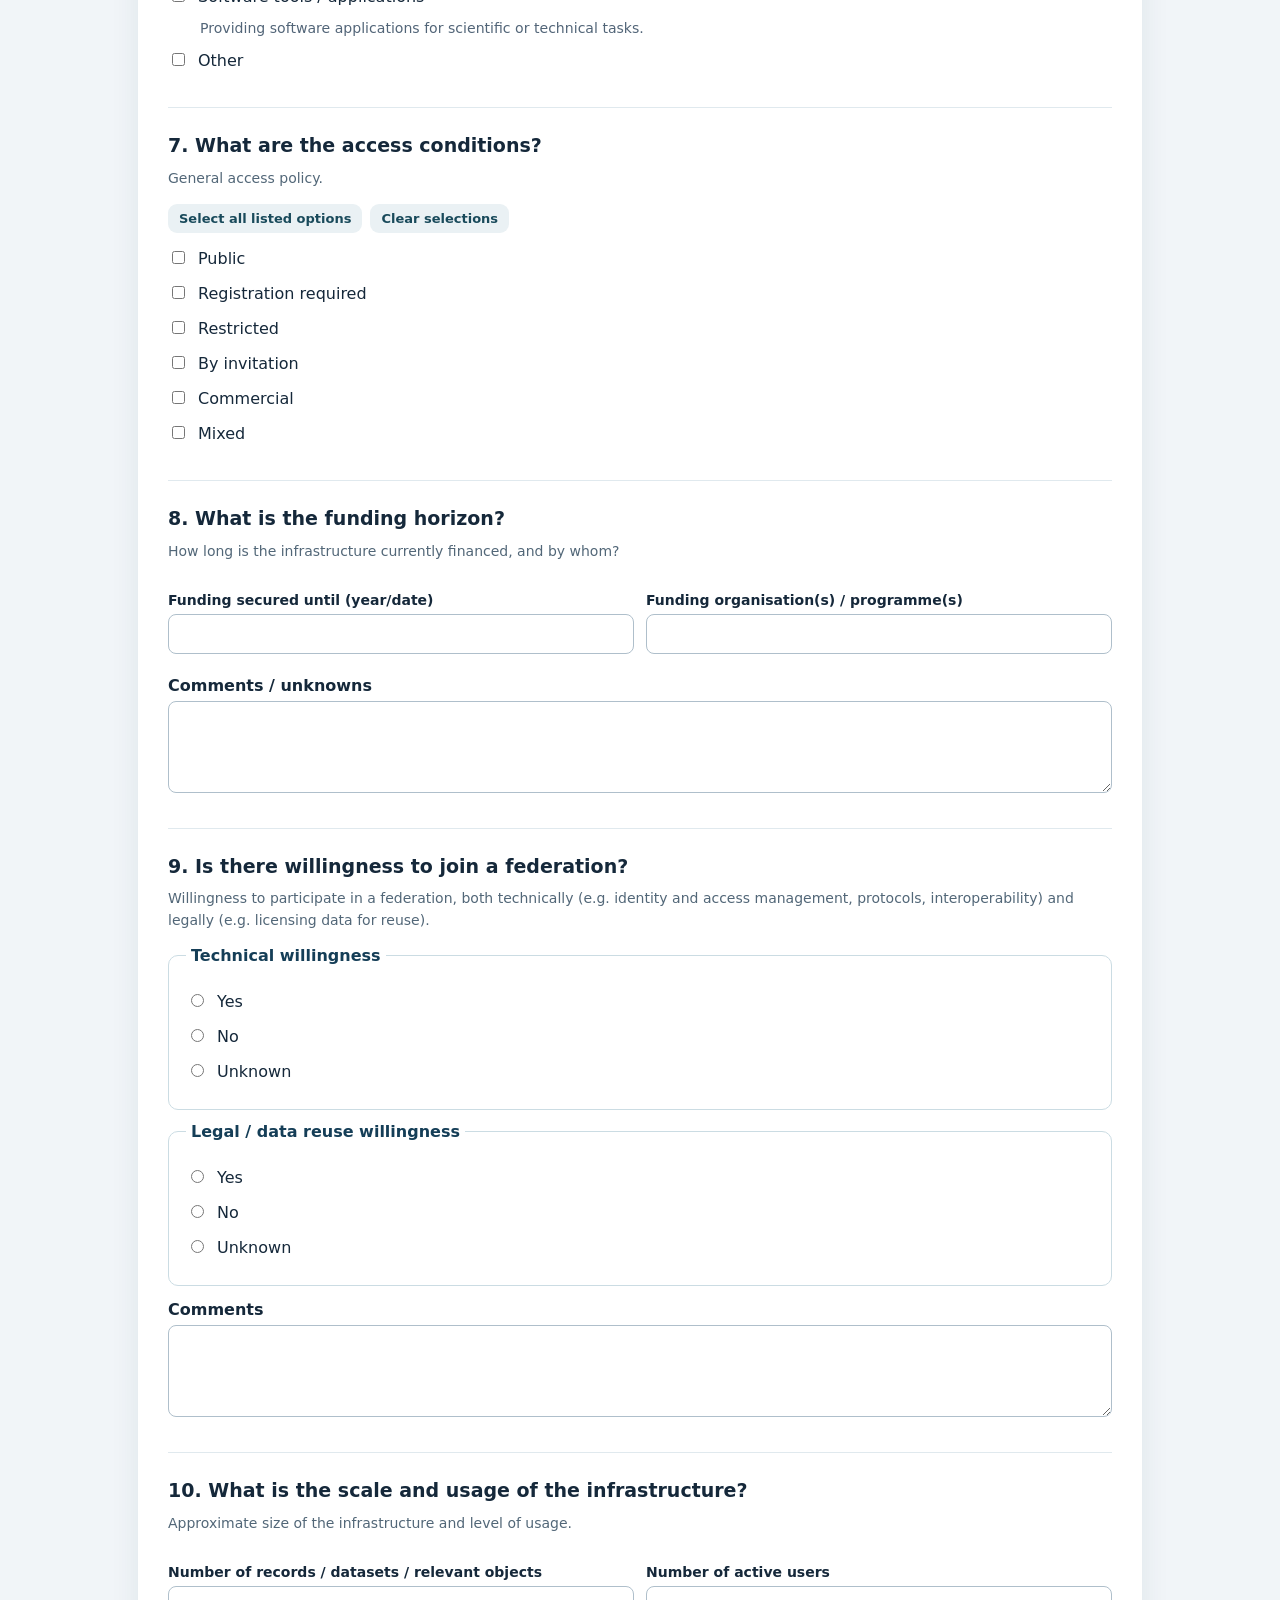
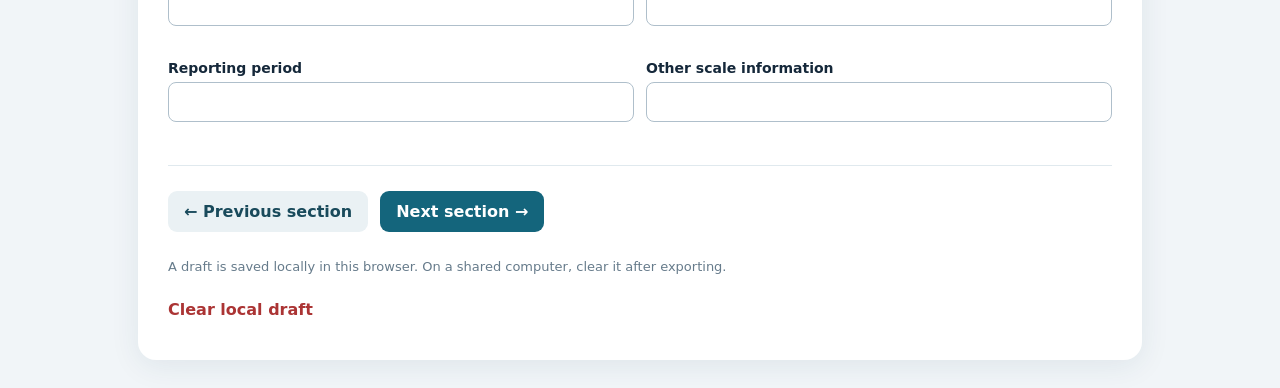
==== commit a388dc91: "arrange navigation" ====
--- a/index.html
+++ b/index.html
@@ -1 +1 @@
-<!doctype html><html lang="en"><head><meta charset="utf-8"><meta name="viewport" content="width=device-width,initial-scale=1"><title>Materials Commons | Infrastructure assessment</title><link rel="stylesheet" href="styles.css?v=13"></head><body><div class="shell"><header><span class="eyebrow">Materials Commons · Infrastructure assessment <span class="release-tag">Version 13</span></span><h1>Infrastructure assessment questionnaire</h1><p>Materials data infrastructures · standards · access · interoperability</p><div class="notice">Your answers stay in this browser until you export them. This static GitHub Pages site does not automatically send responses to GitHub, SharePoint, or another server. After completing the questionnaire, download the ZIP containing <strong>both the JSON and PDF files</strong>, extract them, and upload <strong>both files</strong> to the <a class="preamble-sharepoint-link" href="https://fraunhofer.sharepoint.com/:f:/r/sites/MaterialsCommonsProject2026-2030/Freigegebene%20Dokumente/General/04%20Work%20Packages%20(materials%20and%20results,%20not%20meetings)/WP%2007%20Harmonization%20of%20Data%20Infrastructures/Task%207.1%20Identifying%20existing%20infrastructures/Questionare%20Answers?d=w3af3a12642794a868e0cf28604e60dd3&amp;csf=1&amp;web=1&amp;e=dQREag" target="_blank" rel="noopener noreferrer">Materials Commons SharePoint – Questionare Answers</a> folder.</div></header><main><nav class="assessment-pathways" aria-label="Assessment pathways"><a href="./">Data infrastructures</a><a href="data.html">Data &amp; datasets</a><a href="resources.html">Tools &amp; interoperability resources</a></nav><div id="intro"></div><section class="respondent"><h2>Assessment information</h2><p class="muted">Please identify the person completing this assessment. The infrastructure name is requested in Question 1.</p><div class="people"><label>Name<input data-person="Name" autocomplete="name"></label><label>Role / position<input data-person="Role" autocomplete="organization-title"></label><label>Organisation<input data-person="Organisation" autocomplete="organization"></label><label>Date<input data-person="Date" type="date"></label></div></section><nav id="nav" aria-label="Questionnaire sections"></nav><div class="progress"><div id="progressFill"></div></div><div id="survey"></div><footer><button id="prev" type="button" class="secondary">← Previous section</button><button id="next" type="button">Next section →</button><div id="exportActions" class="export-actions hidden"><h2>Save assessment</h2><button id="saveBoth" class="download" type="button">Download JSON + PDF (ZIP) and open SharePoint ↗</button><p class="hint">The ZIP filename includes the respondent name and a timestamp to avoid overwriting other assessments. This button downloads one ZIP containing <strong>both JSON and PDF</strong> and opens the SharePoint folder in a new tab. Extract the ZIP and upload <strong>both files</strong> there manually. SharePoint access is required.</p><p id="exportStatus" class="hint" role="status" aria-live="polite"></p></div><p class="hint">A draft is saved locally in this browser. On a shared computer, clear it after exporting.</p><button id="clear" type="button" class="link">Clear local draft</button></footer></main></div><script src="pdf-export.js?v=13"></script><script src="app.js?v=13"></script></body></html>+<!doctype html><html lang="en"><head><meta charset="utf-8"><meta name="viewport" content="width=device-width,initial-scale=1"><title>Materials Commons | Infrastructure assessment</title><link rel="stylesheet" href="styles.css?v=13"></head><body><div class="shell"><header><span class="eyebrow">Materials Commons · Infrastructure assessment <span class="release-tag">Version 13</span></span><h1>Infrastructure assessment questionnaire</h1><p>Materials data infrastructures · standards · access · interoperability</p><div class="notice">Your answers stay in this browser until you export them. This static GitHub Pages site does not automatically send responses to GitHub, SharePoint, or another server. After completing the questionnaire, download the ZIP containing <strong>both the JSON and PDF files</strong>, extract them, and upload <strong>both files</strong> to the <a class="preamble-sharepoint-link" href="https://fraunhofer.sharepoint.com/:f:/r/sites/MaterialsCommonsProject2026-2030/Freigegebene%20Dokumente/General/04%20Work%20Packages%20(materials%20and%20results,%20not%20meetings)/WP%2007%20Harmonization%20of%20Data%20Infrastructures/Task%207.1%20Identifying%20existing%20infrastructures/Questionare%20Answers?d=w3af3a12642794a868e0cf28604e60dd3&amp;csf=1&amp;web=1&amp;e=dQREag" target="_blank" rel="noopener noreferrer">Materials Commons SharePoint – Questionare Answers</a> folder.</div></header><main><div id="intro"></div><section class="respondent"><h2>Assessment information</h2><p class="muted">Please identify the person completing this assessment. The infrastructure name is requested in Question 1.</p><div class="people"><label>Name<input data-person="Name" autocomplete="name"></label><label>Role / position<input data-person="Role" autocomplete="organization-title"></label><label>Organisation<input data-person="Organisation" autocomplete="organization"></label><label>Date<input data-person="Date" type="date"></label></div></section><nav class="assessment-pathways" aria-label="Assessment pathways"><a href="./" aria-current="page">Data infrastructures</a><a href="data.html">Data &amp; datasets</a><a href="resources.html">Tools &amp; interoperability resources</a></nav><nav id="nav" aria-label="Questionnaire sections"></nav><div class="progress"><div id="progressFill"></div></div><div id="survey"></div><footer><button id="prev" type="button" class="secondary">← Previous section</button><button id="next" type="button">Next section →</button><div id="exportActions" class="export-actions hidden"><h2>Save assessment</h2><button id="saveBoth" class="download" type="button">Download JSON + PDF (ZIP) and open SharePoint ↗</button><p class="hint">The ZIP filename includes the respondent name and a timestamp to avoid overwriting other assessments. This button downloads one ZIP containing <strong>both JSON and PDF</strong> and opens the SharePoint folder in a new tab. Extract the ZIP and upload <strong>both files</strong> there manually. SharePoint access is required.</p><p id="exportStatus" class="hint" role="status" aria-live="polite"></p></div><p class="hint">A draft is saved locally in this browser. On a shared computer, clear it after exporting.</p><button id="clear" type="button" class="link">Clear local draft</button></footer></main></div><script src="pdf-export.js?v=13"></script><script src="app.js?v=experimental-2"></script></body></html>
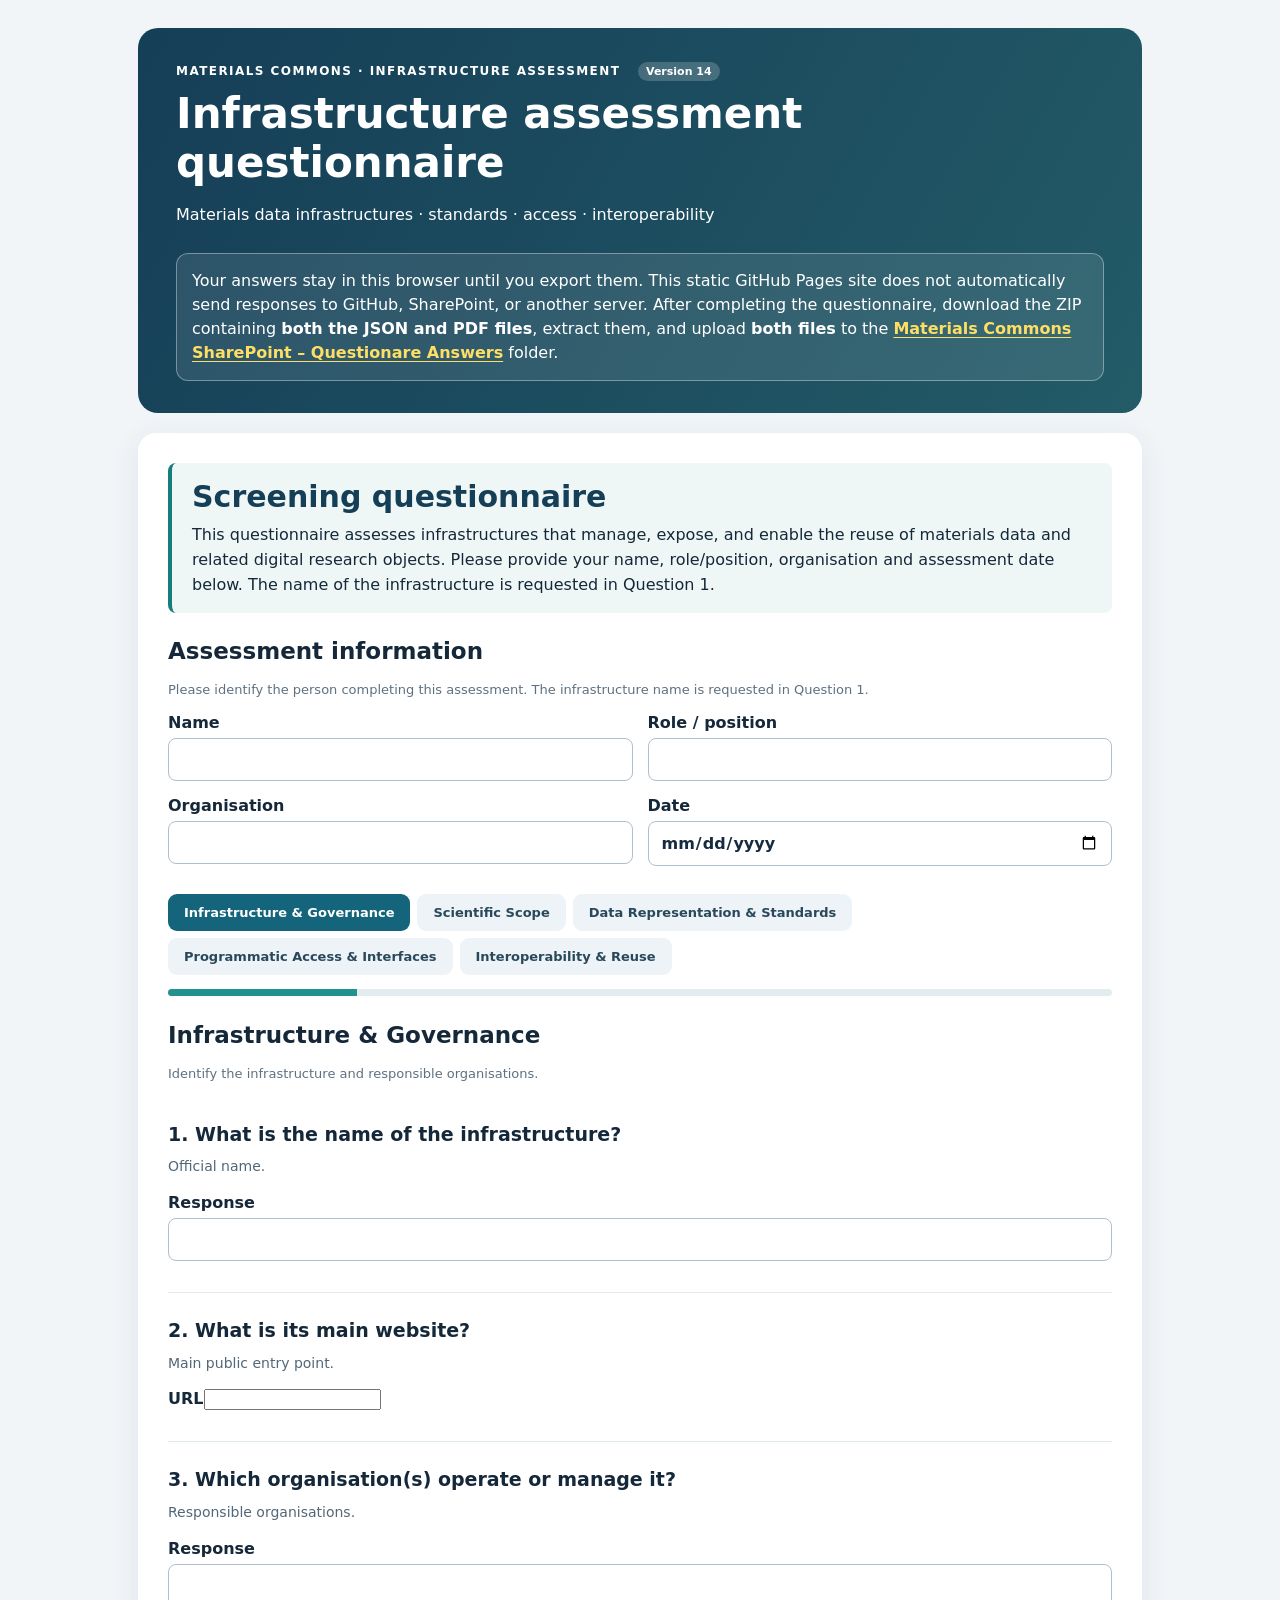
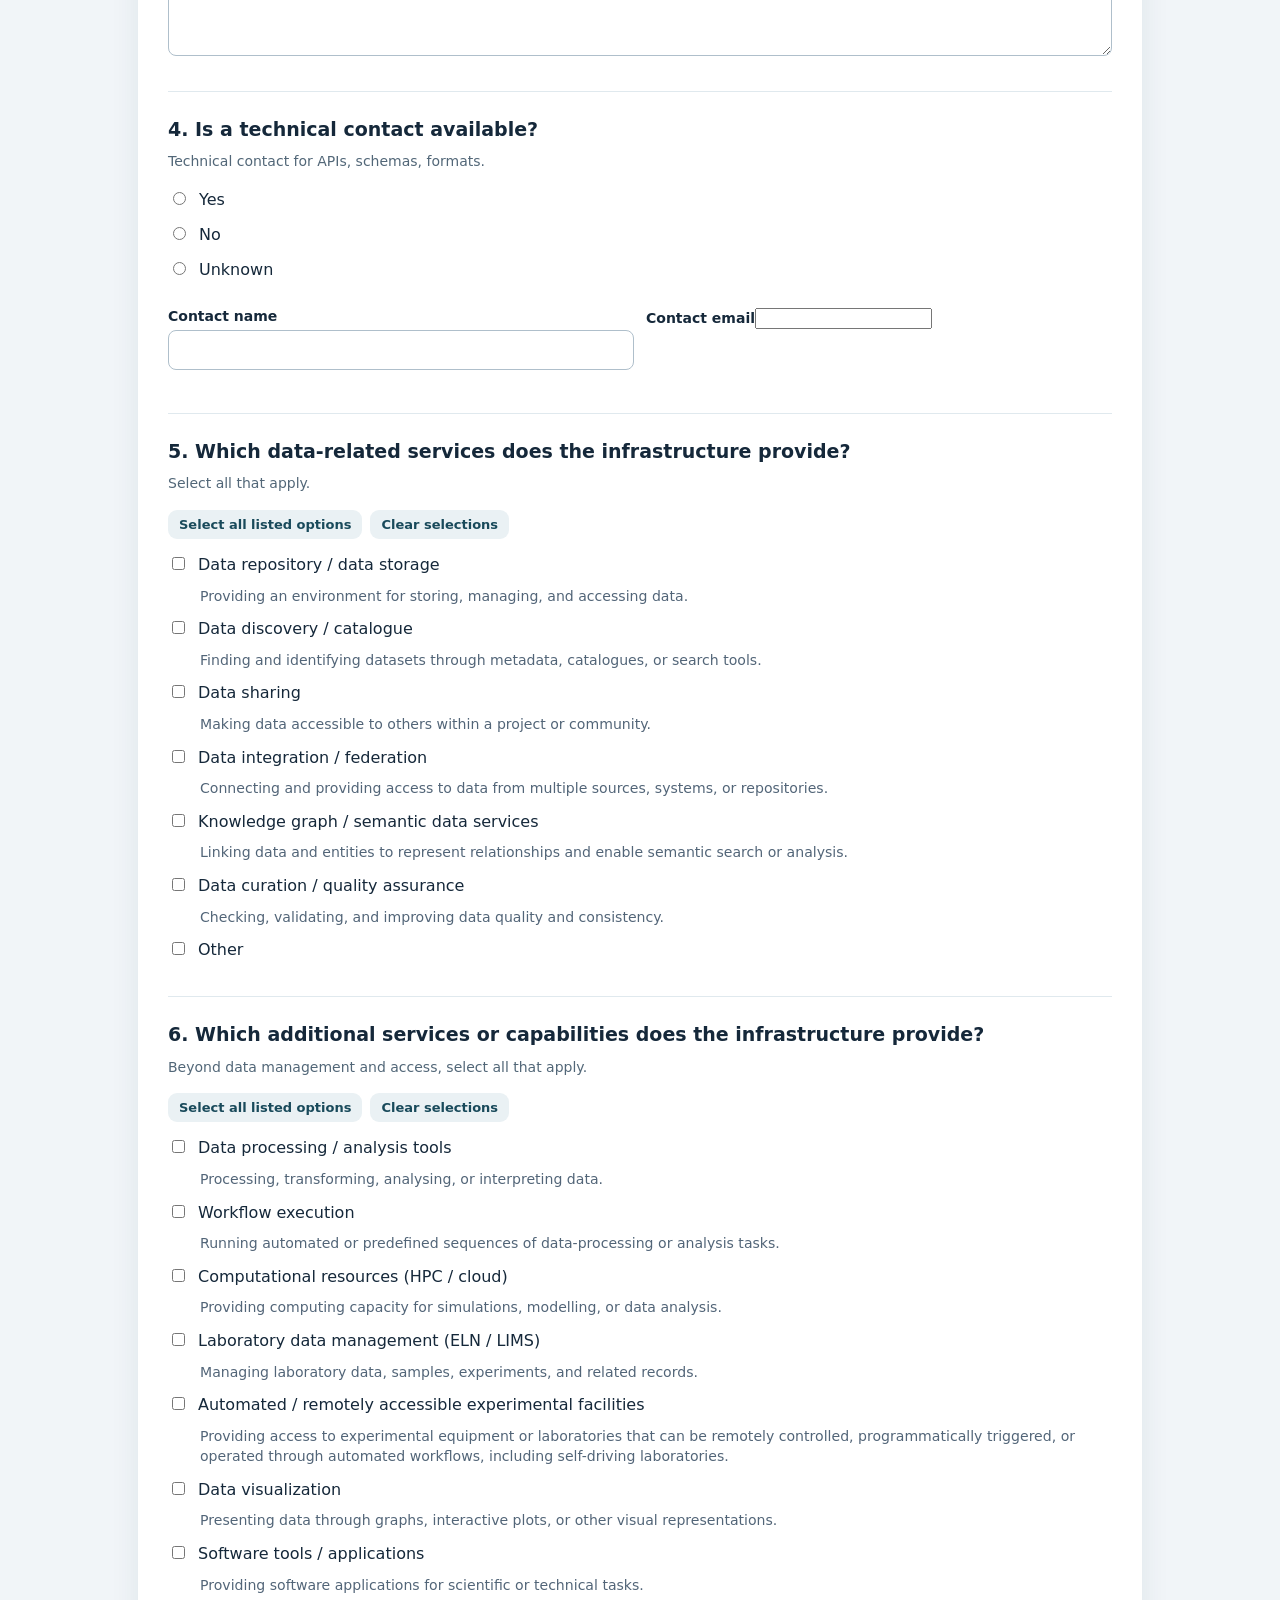
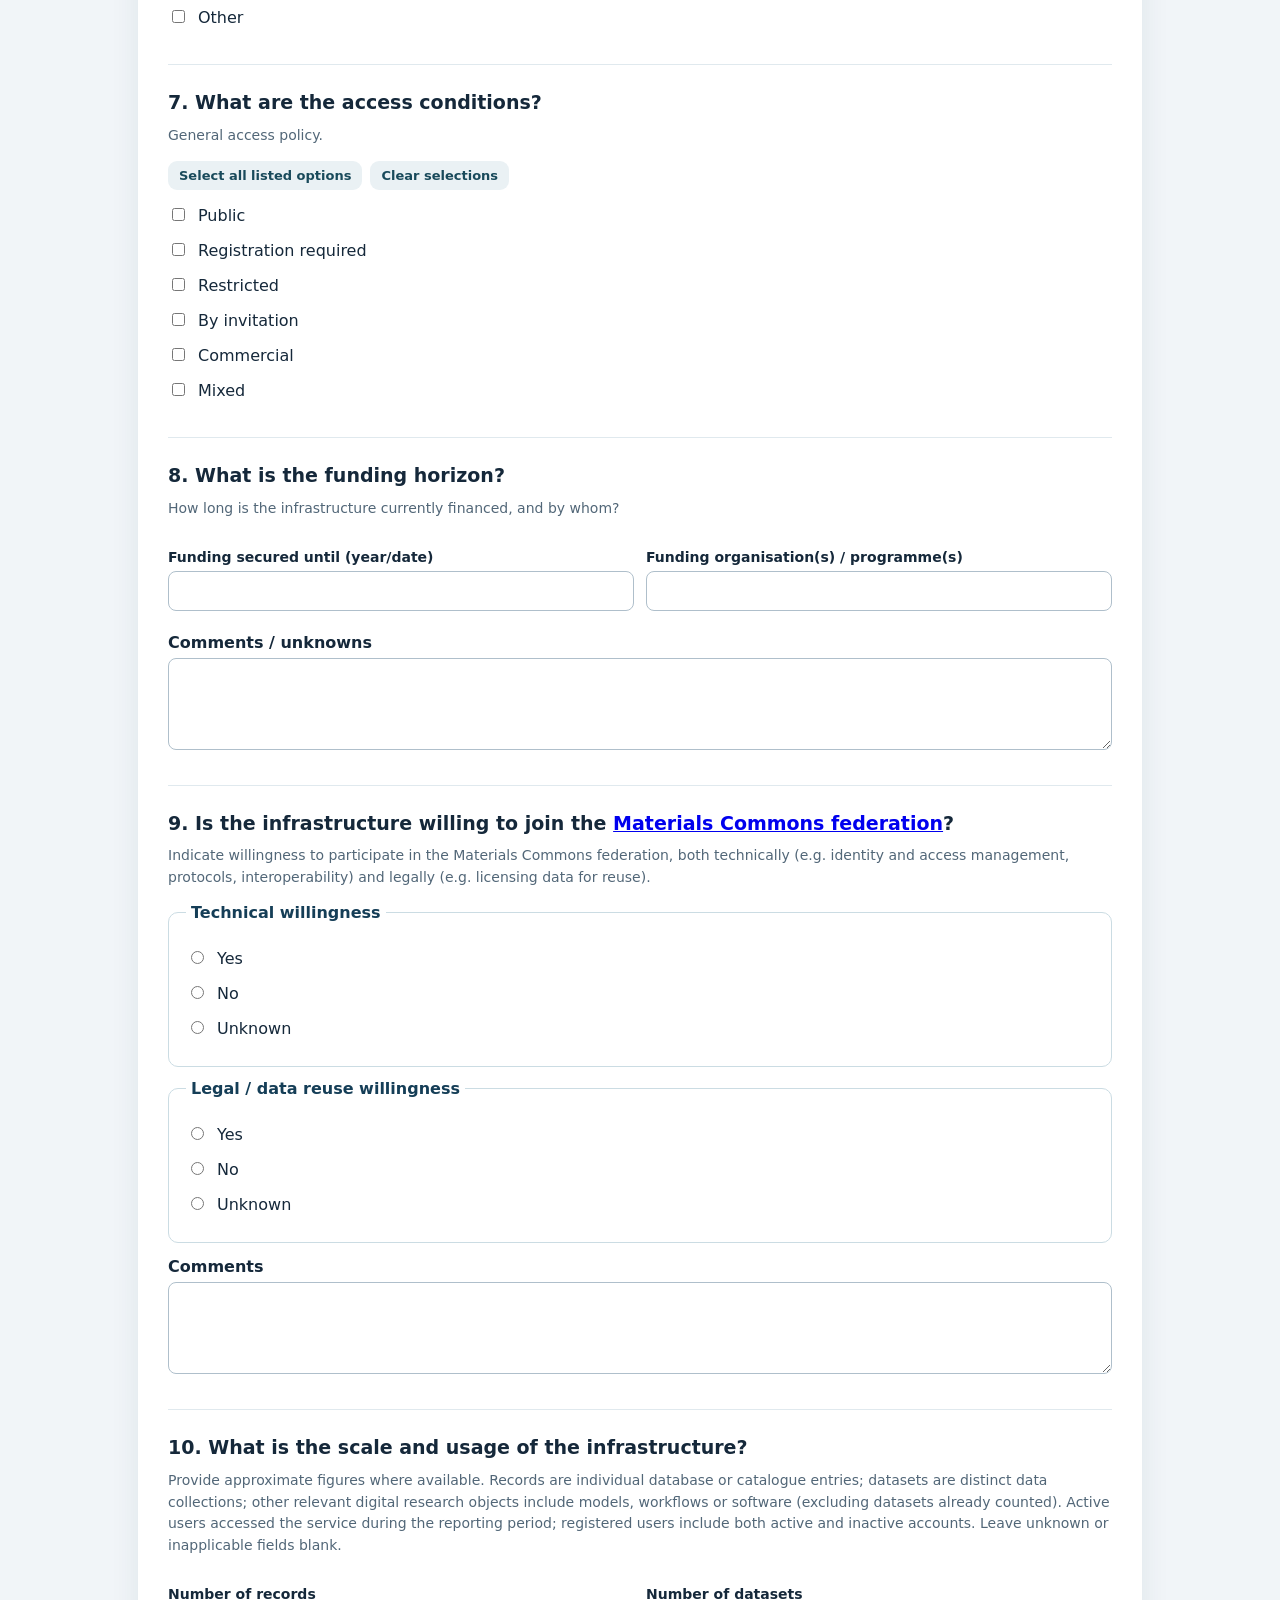
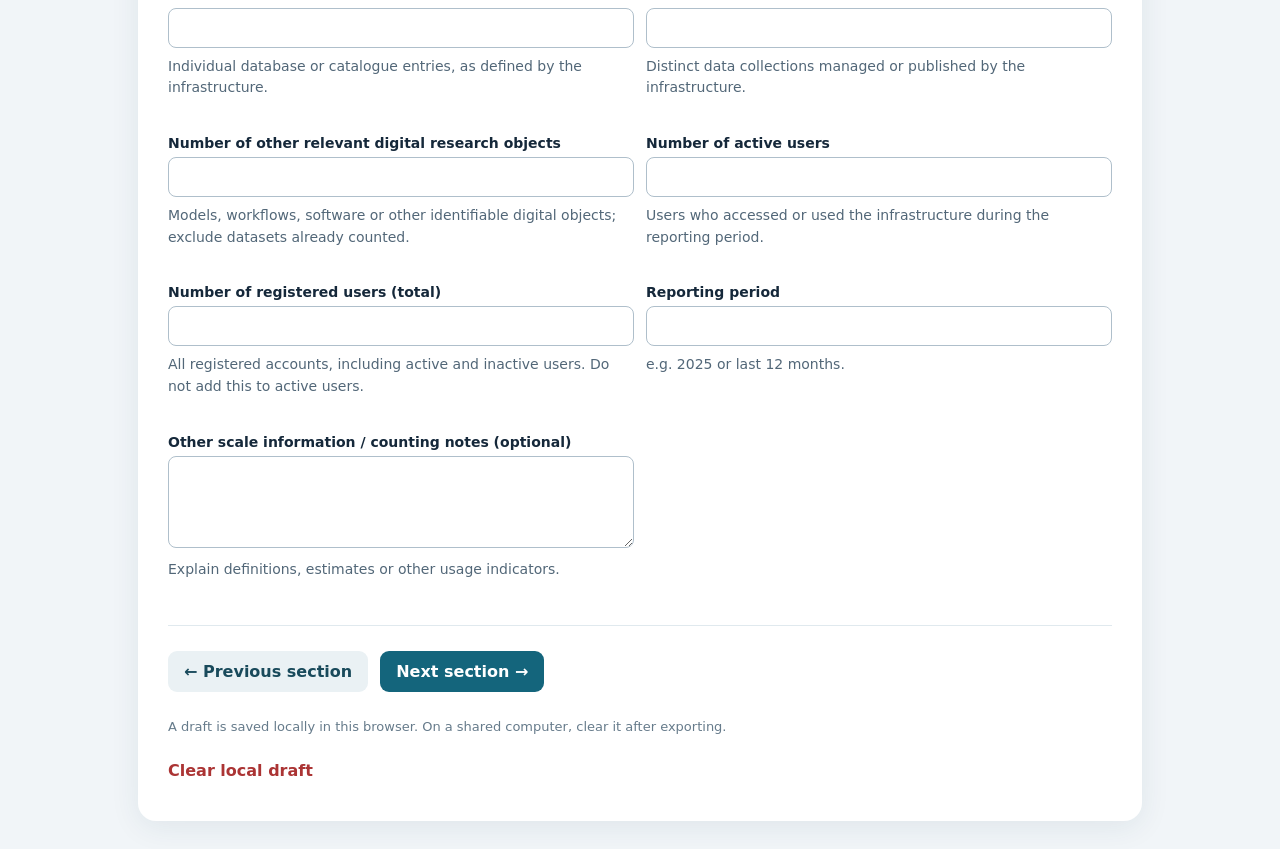
==== commit fa497d9f: "feedback PSDI integrated" ====
--- a/index.html
+++ b/index.html
@@ -1 +1 @@
-<!doctype html><html lang="en"><head><meta charset="utf-8"><meta name="viewport" content="width=device-width,initial-scale=1"><title>Materials Commons | Infrastructure assessment</title><link rel="stylesheet" href="styles.css?v=13"></head><body><div class="shell"><header><span class="eyebrow">Materials Commons · Infrastructure assessment <span class="release-tag">Version 13</span></span><h1>Infrastructure assessment questionnaire</h1><p>Materials data infrastructures · standards · access · interoperability</p><div class="notice">Your answers stay in this browser until you export them. This static GitHub Pages site does not automatically send responses to GitHub, SharePoint, or another server. After completing the questionnaire, download the ZIP containing <strong>both the JSON and PDF files</strong>, extract them, and upload <strong>both files</strong> to the <a class="preamble-sharepoint-link" href="https://fraunhofer.sharepoint.com/:f:/r/sites/MaterialsCommonsProject2026-2030/Freigegebene%20Dokumente/General/04%20Work%20Packages%20(materials%20and%20results,%20not%20meetings)/WP%2007%20Harmonization%20of%20Data%20Infrastructures/Task%207.1%20Identifying%20existing%20infrastructures/Questionare%20Answers?d=w3af3a12642794a868e0cf28604e60dd3&amp;csf=1&amp;web=1&amp;e=dQREag" target="_blank" rel="noopener noreferrer">Materials Commons SharePoint – Questionare Answers</a> folder.</div></header><main><div id="intro"></div><section class="respondent"><h2>Assessment information</h2><p class="muted">Please identify the person completing this assessment. The infrastructure name is requested in Question 1.</p><div class="people"><label>Name<input data-person="Name" autocomplete="name"></label><label>Role / position<input data-person="Role" autocomplete="organization-title"></label><label>Organisation<input data-person="Organisation" autocomplete="organization"></label><label>Date<input data-person="Date" type="date"></label></div></section><nav class="assessment-pathways" aria-label="Assessment pathways"><a href="./" aria-current="page">Data infrastructures</a><a href="data.html">Data &amp; datasets</a><a href="resources.html">Tools &amp; interoperability resources</a></nav><nav id="nav" aria-label="Questionnaire sections"></nav><div class="progress"><div id="progressFill"></div></div><div id="survey"></div><footer><button id="prev" type="button" class="secondary">← Previous section</button><button id="next" type="button">Next section →</button><div id="exportActions" class="export-actions hidden"><h2>Save assessment</h2><button id="saveBoth" class="download" type="button">Download JSON + PDF (ZIP) and open SharePoint ↗</button><p class="hint">The ZIP filename includes the respondent name and a timestamp to avoid overwriting other assessments. This button downloads one ZIP containing <strong>both JSON and PDF</strong> and opens the SharePoint folder in a new tab. Extract the ZIP and upload <strong>both files</strong> there manually. SharePoint access is required.</p><p id="exportStatus" class="hint" role="status" aria-live="polite"></p></div><p class="hint">A draft is saved locally in this browser. On a shared computer, clear it after exporting.</p><button id="clear" type="button" class="link">Clear local draft</button></footer></main></div><script src="pdf-export.js?v=13"></script><script src="app.js?v=experimental-2"></script></body></html>+<!doctype html><html lang="en"><head><meta charset="utf-8"><meta name="viewport" content="width=device-width,initial-scale=1"><title>Materials Commons | Infrastructure assessment</title><link rel="stylesheet" href="styles.css?v=14"></head><body><div class="shell"><header><span class="eyebrow">Materials Commons · Infrastructure assessment <span class="release-tag">Version 14</span></span><h1>Infrastructure assessment questionnaire</h1><p>Materials data infrastructures · standards · access · interoperability</p><div class="notice">Your answers stay in this browser until you export them. This static GitHub Pages site does not automatically send responses to GitHub, SharePoint, or another server. After completing the questionnaire, download the ZIP containing <strong>both the JSON and PDF files</strong>, extract them, and upload <strong>both files</strong> to the <a class="preamble-sharepoint-link" href="https://fraunhofer.sharepoint.com/:f:/r/sites/MaterialsCommonsProject2026-2030/Freigegebene%20Dokumente/General/04%20Work%20Packages%20(materials%20and%20results,%20not%20meetings)/WP%2007%20Harmonization%20of%20Data%20Infrastructures/Task%207.1%20Identifying%20existing%20infrastructures/Questionare%20Answers?d=w3af3a12642794a868e0cf28604e60dd3&amp;csf=1&amp;web=1&amp;e=dQREag" target="_blank" rel="noopener noreferrer">Materials Commons SharePoint – Questionare Answers</a> folder.</div></header><main><div id="intro"></div><section class="respondent"><h2>Assessment information</h2><p class="muted">Please identify the person completing this assessment. The infrastructure name is requested in Question 1.</p><div class="people"><label>Name<input data-person="Name" autocomplete="name"></label><label>Role / position<input data-person="Role" autocomplete="organization-title"></label><label>Organisation<input data-person="Organisation" autocomplete="organization"></label><label>Date<input data-person="Date" type="date"></label></div></section><nav id="nav" aria-label="Questionnaire sections"></nav><div class="progress"><div id="progressFill"></div></div><div id="survey"></div><footer><button id="prev" type="button" class="secondary">← Previous section</button><button id="next" type="button">Next section →</button><div id="exportActions" class="export-actions hidden"><h2>Save assessment</h2><button id="saveBoth" class="download" type="button">Download JSON + PDF (ZIP) and open SharePoint ↗</button><p class="hint">The ZIP filename includes the respondent name and a timestamp to avoid overwriting other assessments. This button downloads one ZIP containing <strong>both JSON and PDF</strong> and opens the SharePoint folder in a new tab. Extract the ZIP and upload <strong>both files</strong> there manually. SharePoint access is required.</p><p id="exportStatus" class="hint" role="status" aria-live="polite"></p></div><p class="hint">A draft is saved locally in this browser. On a shared computer, clear it after exporting.</p><button id="clear" type="button" class="link">Clear local draft</button></footer></main></div><script src="pdf-export.js?v=14"></script><script src="app.js?v=14"></script></body></html>
--- a/styles.css
+++ b/styles.css
@@ -92,4 +92,9 @@
 .notice a.preamble-sharepoint-link{color:#ffdf63;font-weight:750;text-decoration:underline;text-underline-offset:3px}
 .notice a.preamble-sharepoint-link:hover,.notice a.preamble-sharepoint-link:focus-visible{color:#fff0a8}
 
-.assessment-pathways{display:flex;flex-wrap:wrap;gap:10px;margin:0 0 22px}.assessment-pathways a{padding:11px 14px;border:1px solid #afbfcb;border-radius:10px;text-decoration:none;color:#153e57;background:#f1f5f8;font-weight:700}.assessment-pathways a[aria-current="page"]{background:#153e57;color:white}.assessment-pathways a:focus-visible{outline:3px solid #167e7a}.assessment-question{margin:24px 0;padding-bottom:18px;border-bottom:1px solid #d9e4eb}.assessment-question h3{font-size:17px}.assessment-question .option{display:block;padding:8px 4px;font-weight:400}.assessment-question .option input{margin-right:8px}.assessment-question textarea{min-height:105px}.assessment-question input[type=text]{width:100%}
+/* Version 14: multiple schema URLs and scale descriptions */
+.schema-url-row{display:flex;align-items:center;gap:10px;margin:8px 0}
+.schema-url-row input{flex:1;min-width:0}
+.schema-urls>button{margin-top:8px}
+.scale-field .question-help{margin:3px 0 10px}
+.future-scope-details{margin-top:14px}
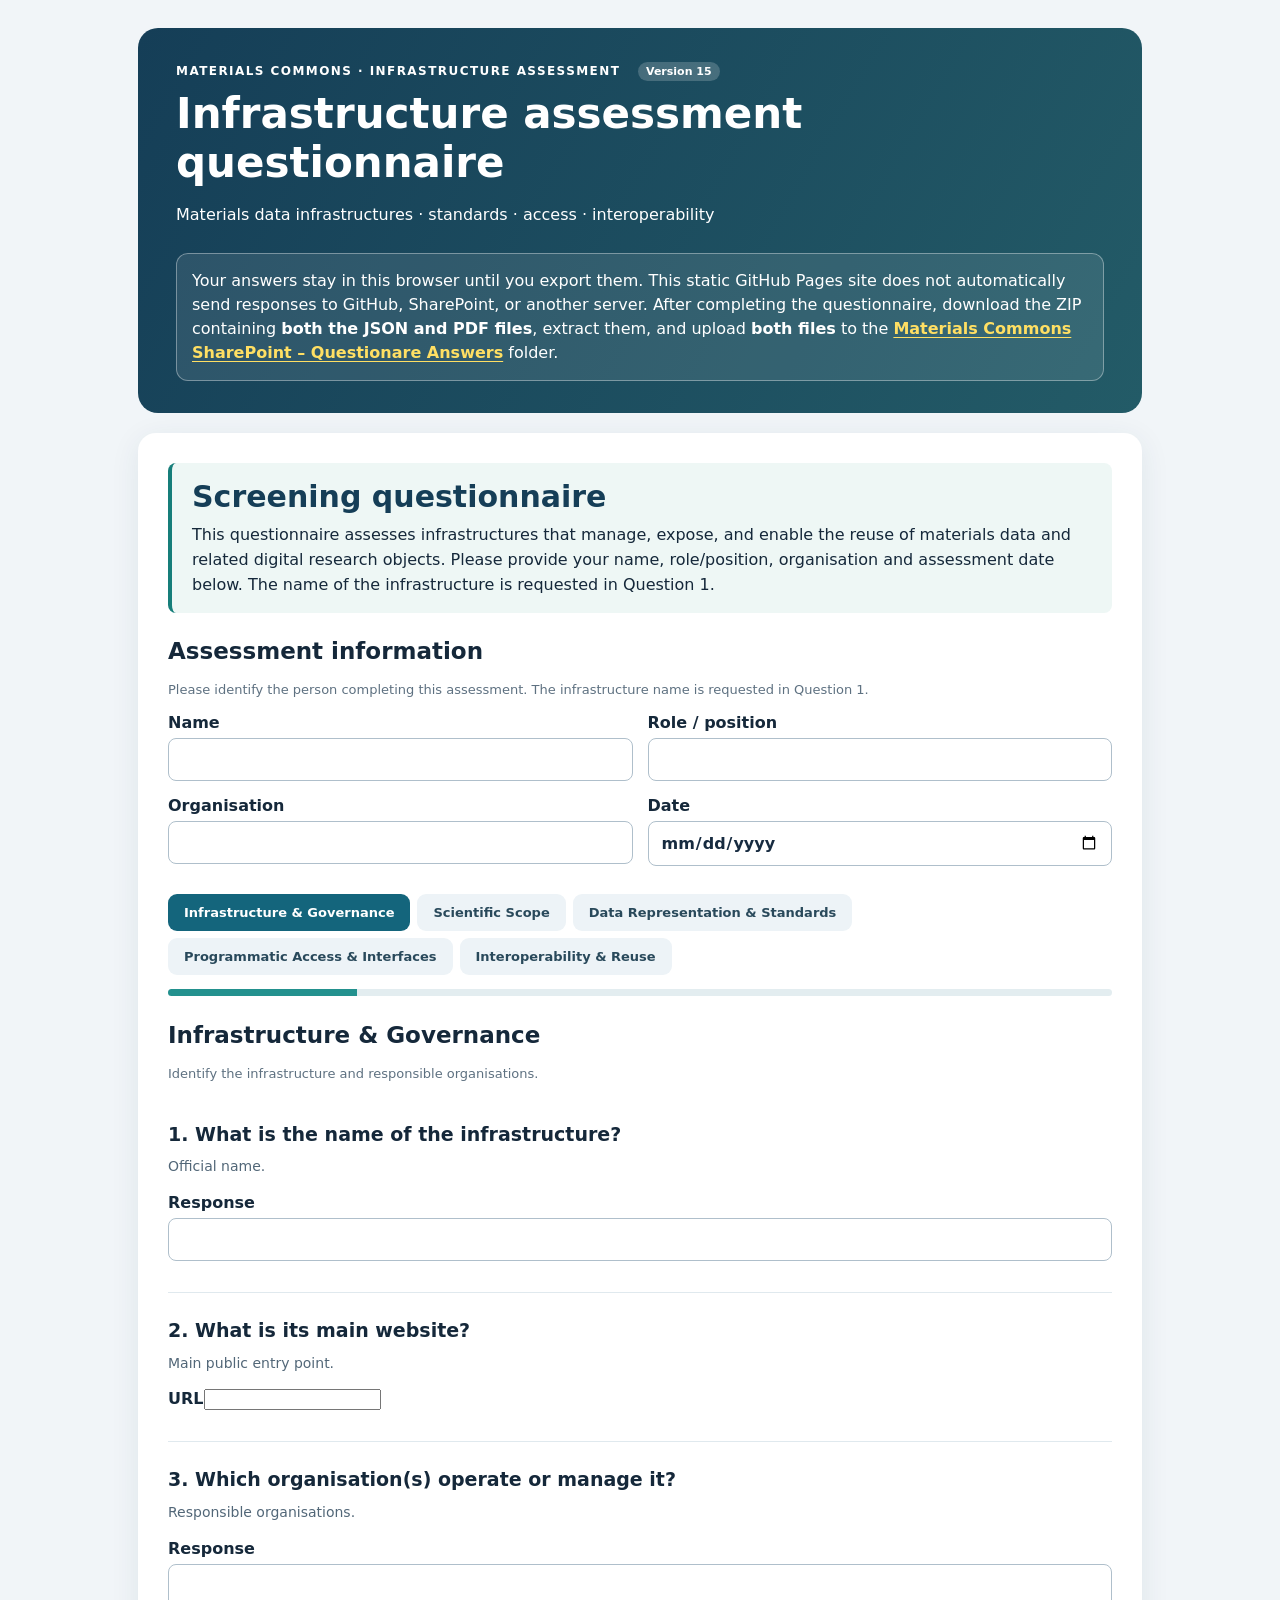
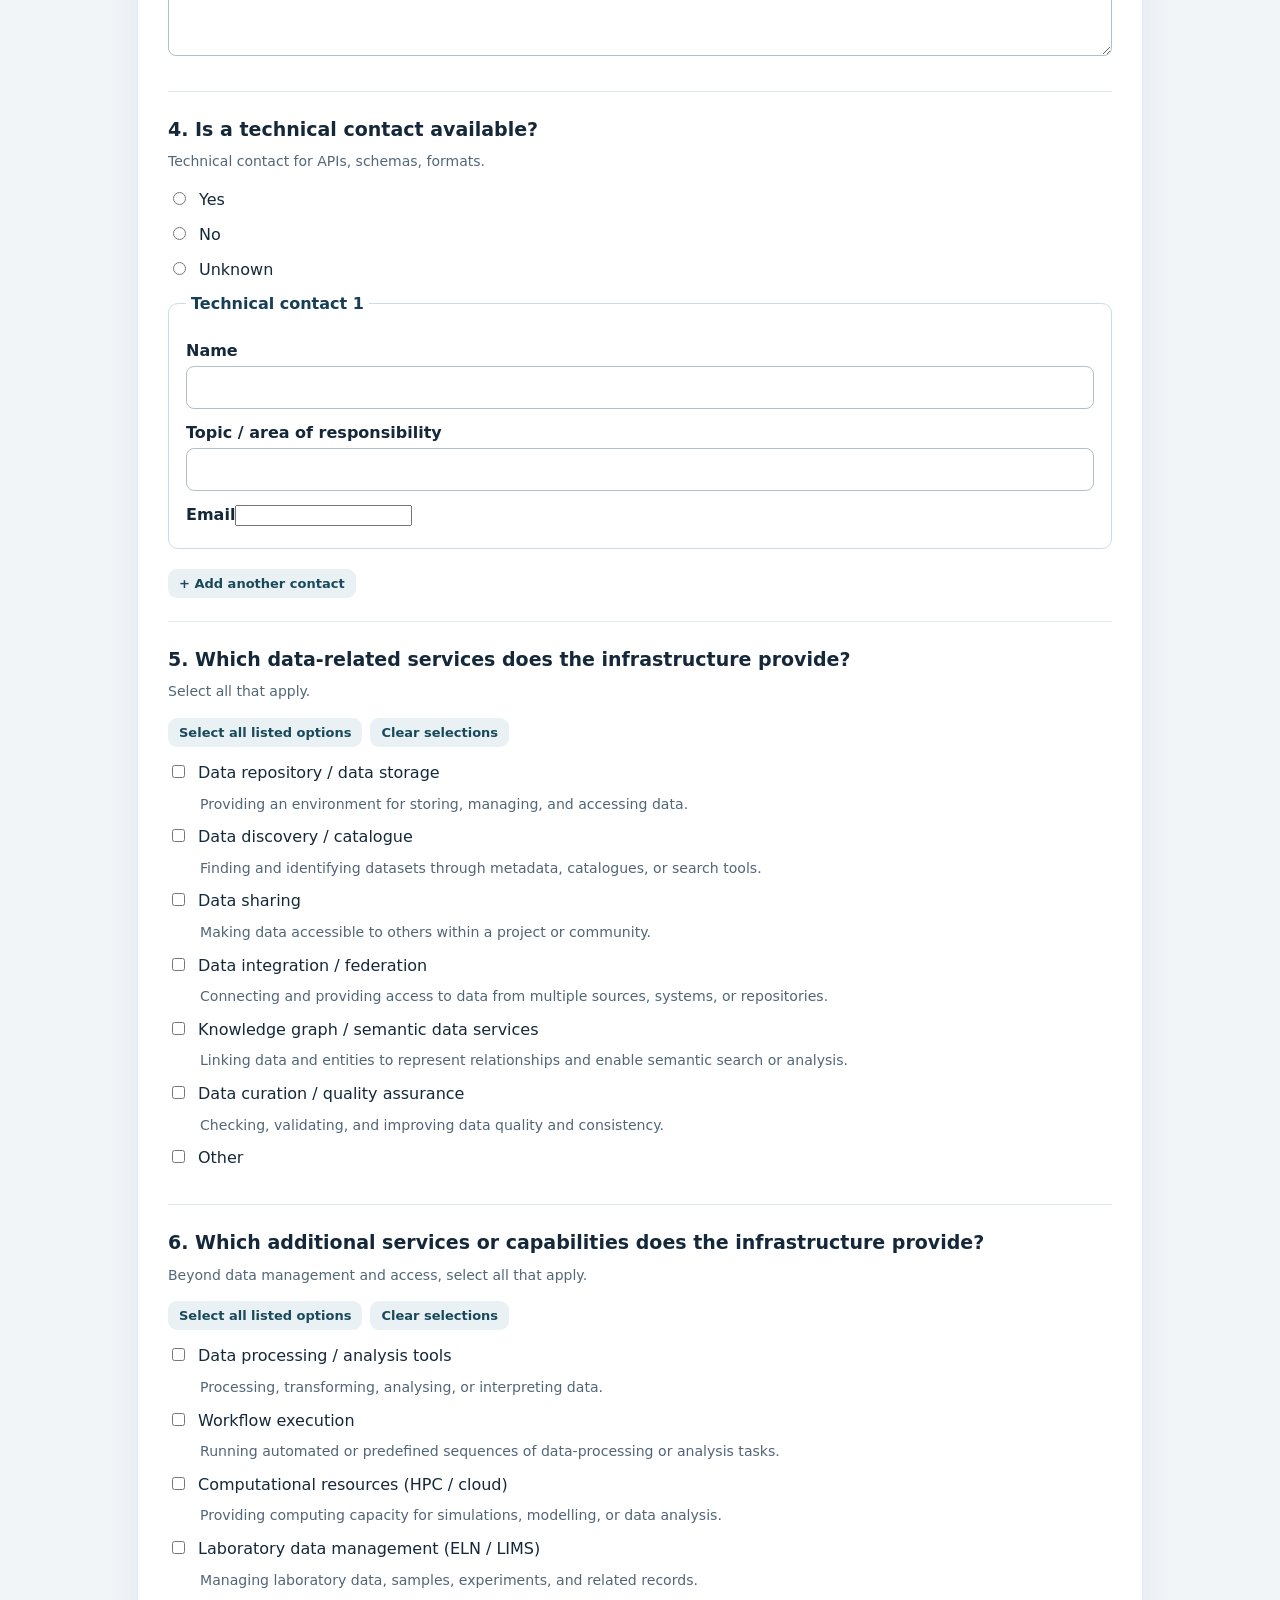
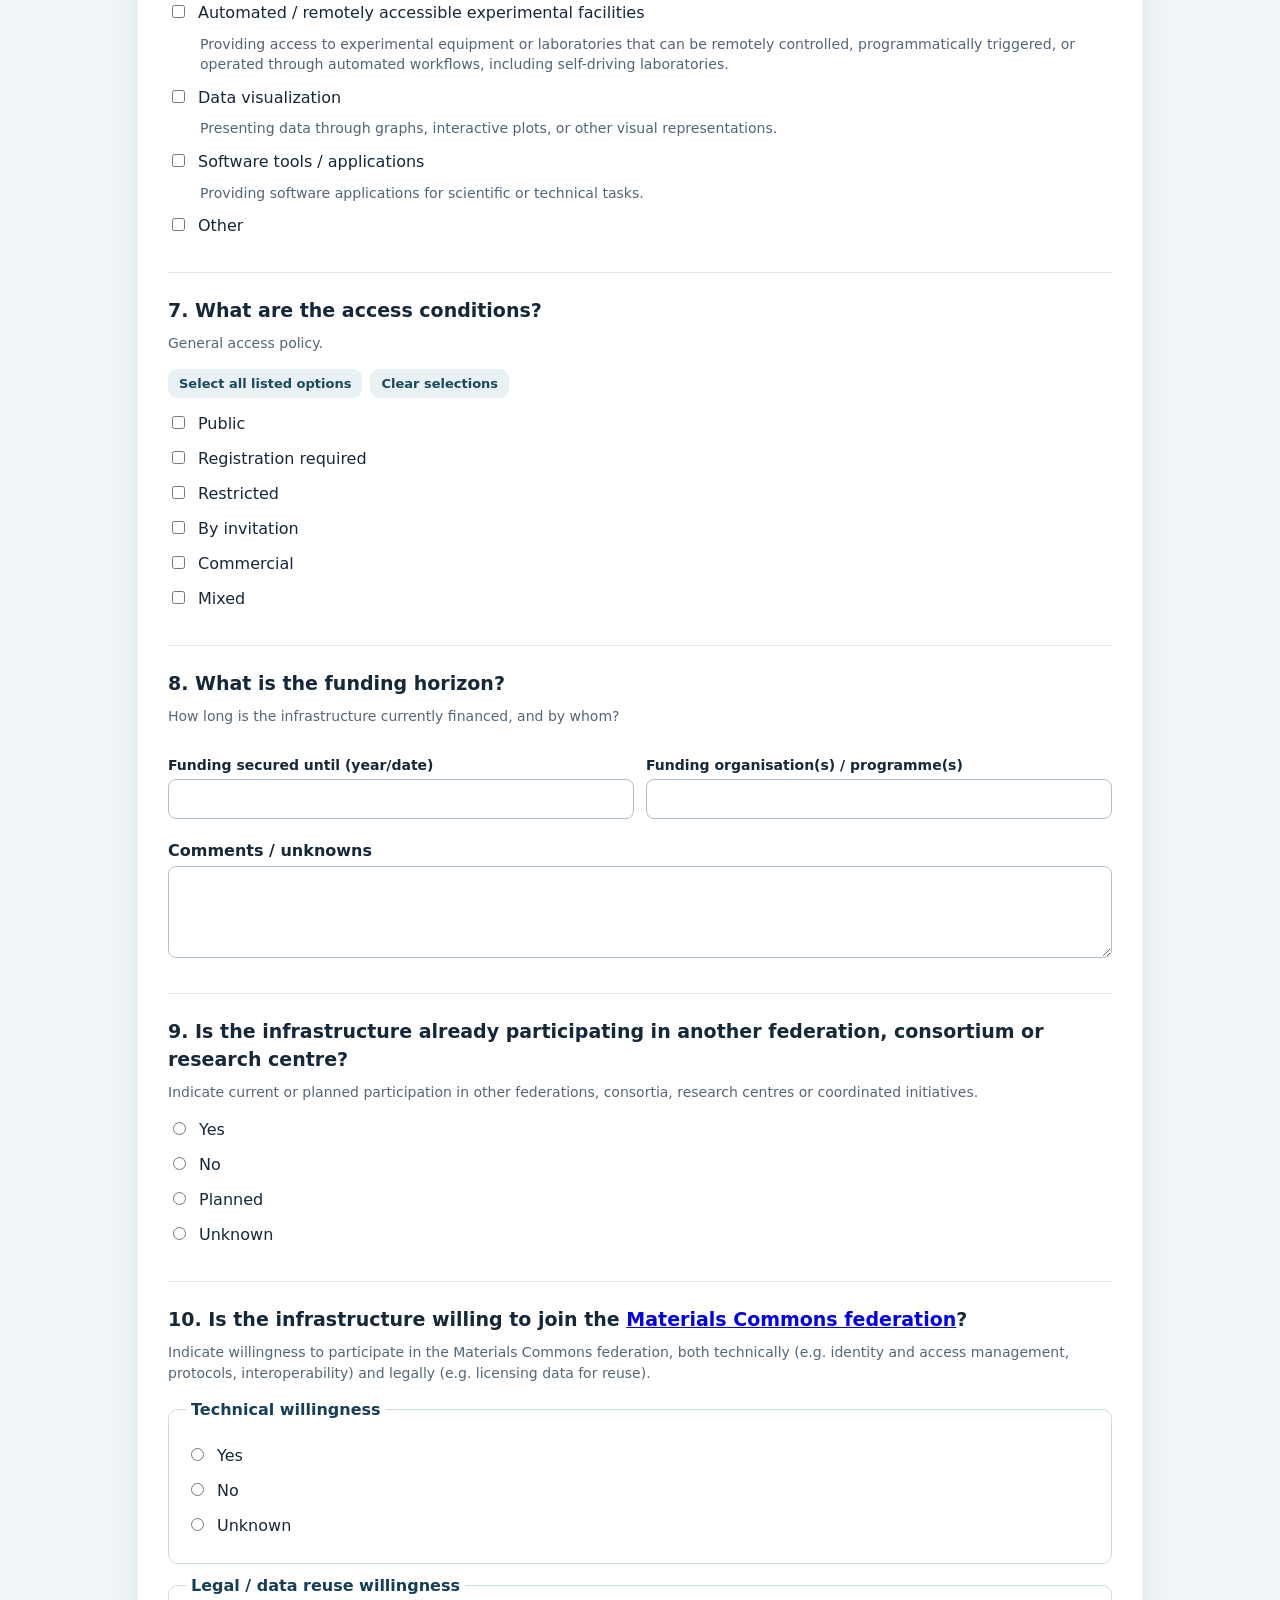
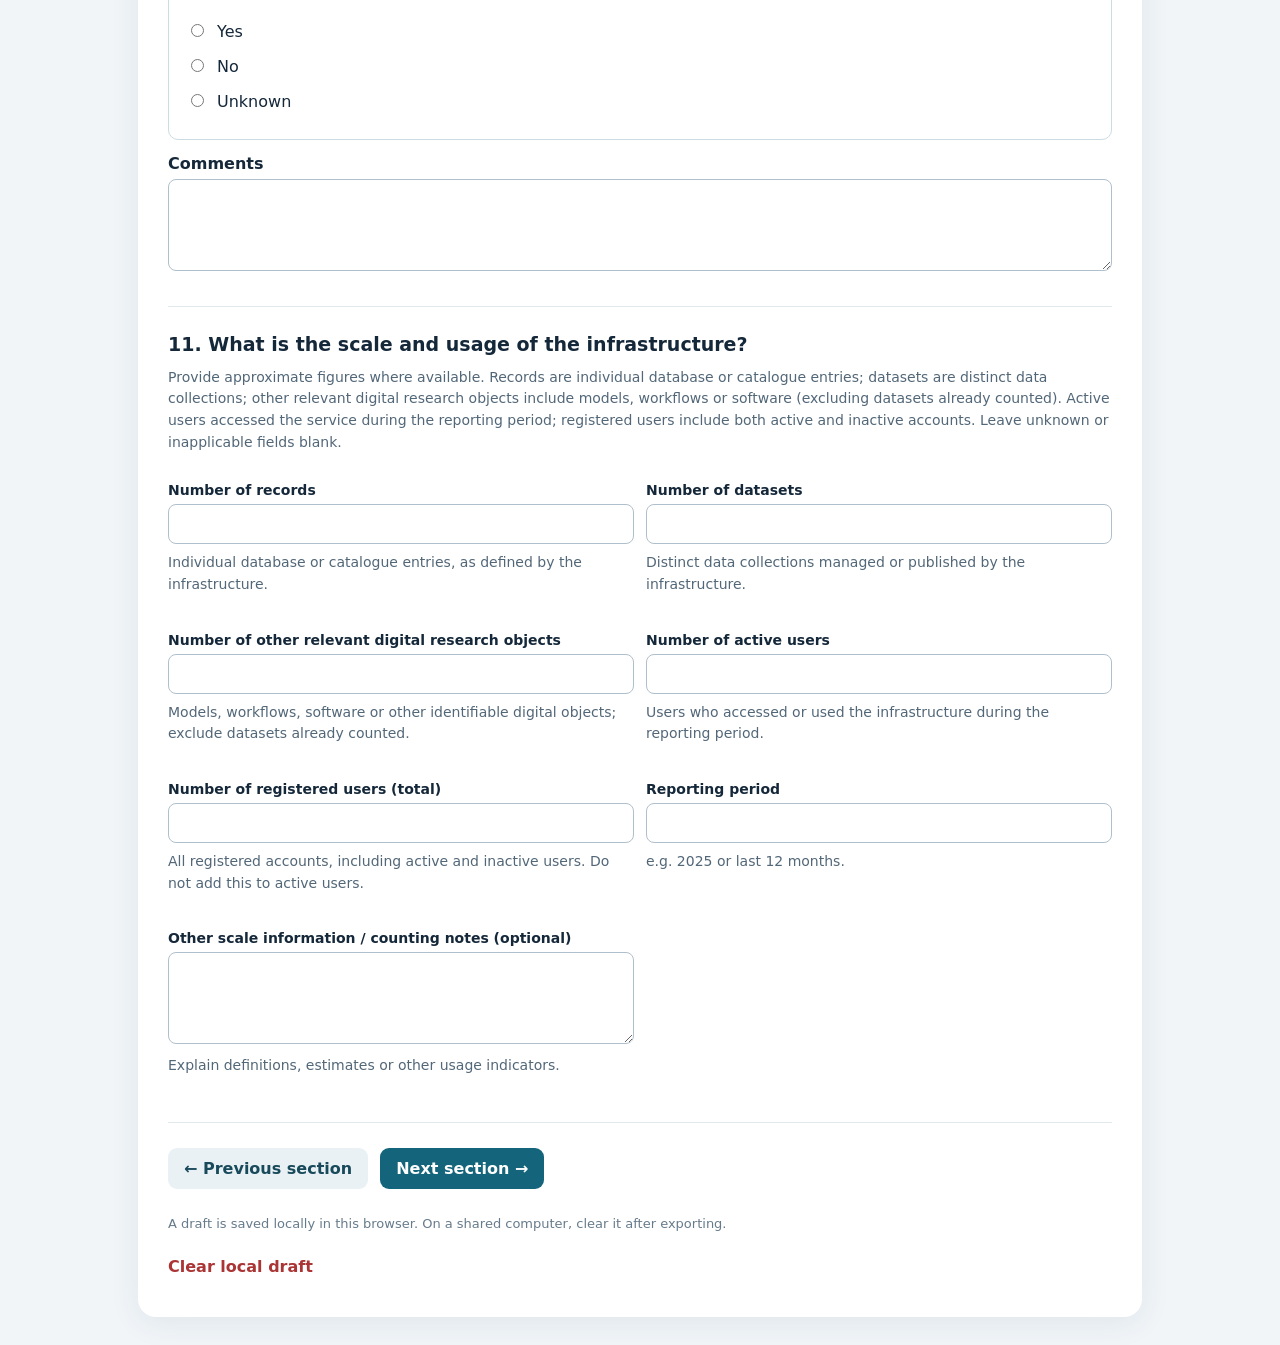
==== commit ebd96cf7: "Feedback materials cloud" ====
--- a/index.html
+++ b/index.html
@@ -1 +1 @@
-<!doctype html><html lang="en"><head><meta charset="utf-8"><meta name="viewport" content="width=device-width,initial-scale=1"><title>Materials Commons | Infrastructure assessment</title><link rel="stylesheet" href="styles.css?v=14"></head><body><div class="shell"><header><span class="eyebrow">Materials Commons · Infrastructure assessment <span class="release-tag">Version 14</span></span><h1>Infrastructure assessment questionnaire</h1><p>Materials data infrastructures · standards · access · interoperability</p><div class="notice">Your answers stay in this browser until you export them. This static GitHub Pages site does not automatically send responses to GitHub, SharePoint, or another server. After completing the questionnaire, download the ZIP containing <strong>both the JSON and PDF files</strong>, extract them, and upload <strong>both files</strong> to the <a class="preamble-sharepoint-link" href="https://fraunhofer.sharepoint.com/:f:/r/sites/MaterialsCommonsProject2026-2030/Freigegebene%20Dokumente/General/04%20Work%20Packages%20(materials%20and%20results,%20not%20meetings)/WP%2007%20Harmonization%20of%20Data%20Infrastructures/Task%207.1%20Identifying%20existing%20infrastructures/Questionare%20Answers?d=w3af3a12642794a868e0cf28604e60dd3&amp;csf=1&amp;web=1&amp;e=dQREag" target="_blank" rel="noopener noreferrer">Materials Commons SharePoint – Questionare Answers</a> folder.</div></header><main><div id="intro"></div><section class="respondent"><h2>Assessment information</h2><p class="muted">Please identify the person completing this assessment. The infrastructure name is requested in Question 1.</p><div class="people"><label>Name<input data-person="Name" autocomplete="name"></label><label>Role / position<input data-person="Role" autocomplete="organization-title"></label><label>Organisation<input data-person="Organisation" autocomplete="organization"></label><label>Date<input data-person="Date" type="date"></label></div></section><nav id="nav" aria-label="Questionnaire sections"></nav><div class="progress"><div id="progressFill"></div></div><div id="survey"></div><footer><button id="prev" type="button" class="secondary">← Previous section</button><button id="next" type="button">Next section →</button><div id="exportActions" class="export-actions hidden"><h2>Save assessment</h2><button id="saveBoth" class="download" type="button">Download JSON + PDF (ZIP) and open SharePoint ↗</button><p class="hint">The ZIP filename includes the respondent name and a timestamp to avoid overwriting other assessments. This button downloads one ZIP containing <strong>both JSON and PDF</strong> and opens the SharePoint folder in a new tab. Extract the ZIP and upload <strong>both files</strong> there manually. SharePoint access is required.</p><p id="exportStatus" class="hint" role="status" aria-live="polite"></p></div><p class="hint">A draft is saved locally in this browser. On a shared computer, clear it after exporting.</p><button id="clear" type="button" class="link">Clear local draft</button></footer></main></div><script src="pdf-export.js?v=14"></script><script src="app.js?v=14"></script></body></html>+<!doctype html><html lang="en"><head><meta charset="utf-8"><meta name="viewport" content="width=device-width,initial-scale=1"><title>Materials Commons | Infrastructure assessment</title><link rel="stylesheet" href="styles.css?v=15"></head><body><div class="shell"><header><span class="eyebrow">Materials Commons · Infrastructure assessment <span class="release-tag">Version 15</span></span><h1>Infrastructure assessment questionnaire</h1><p>Materials data infrastructures · standards · access · interoperability</p><div class="notice">Your answers stay in this browser until you export them. This static GitHub Pages site does not automatically send responses to GitHub, SharePoint, or another server. After completing the questionnaire, download the ZIP containing <strong>both the JSON and PDF files</strong>, extract them, and upload <strong>both files</strong> to the <a class="preamble-sharepoint-link" href="https://fraunhofer.sharepoint.com/:f:/r/sites/MaterialsCommonsProject2026-2030/Freigegebene%20Dokumente/General/04%20Work%20Packages%20(materials%20and%20results,%20not%20meetings)/WP%2007%20Harmonization%20of%20Data%20Infrastructures/Task%207.1%20Identifying%20existing%20infrastructures/Questionare%20Answers?d=w3af3a12642794a868e0cf28604e60dd3&amp;csf=1&amp;web=1&amp;e=dQREag" target="_blank" rel="noopener noreferrer">Materials Commons SharePoint – Questionare Answers</a> folder.</div></header><main><div id="intro"></div><section class="respondent"><h2>Assessment information</h2><p class="muted">Please identify the person completing this assessment. The infrastructure name is requested in Question 1.</p><div class="people"><label>Name<input data-person="Name" autocomplete="name"></label><label>Role / position<input data-person="Role" autocomplete="organization-title"></label><label>Organisation<input data-person="Organisation" autocomplete="organization"></label><label>Date<input data-person="Date" type="date"></label></div></section><nav id="nav" aria-label="Questionnaire sections"></nav><div class="progress"><div id="progressFill"></div></div><div id="survey"></div><footer><button id="prev" type="button" class="secondary">← Previous section</button><button id="next" type="button">Next section →</button><div id="exportActions" class="export-actions hidden"><h2>Save assessment</h2><button id="saveBoth" class="download" type="button">Download JSON + PDF (ZIP) and open SharePoint ↗</button><p class="hint">The ZIP filename includes the respondent name and a timestamp to avoid overwriting other assessments. This button downloads one ZIP containing <strong>both JSON and PDF</strong> and opens the SharePoint folder in a new tab. Extract the ZIP and upload <strong>both files</strong> there manually. SharePoint access is required.</p><p id="exportStatus" class="hint" role="status" aria-live="polite"></p></div><p class="hint">A draft is saved locally in this browser. On a shared computer, clear it after exporting.</p><button id="clear" type="button" class="link">Clear local draft</button></footer></main></div><script src="pdf-export.js?v=15"></script><script src="app.js?v=15"></script></body></html>
--- a/styles.css
+++ b/styles.css
@@ -98,3 +98,7 @@
 .schema-urls>button{margin-top:8px}
 .scale-field .question-help{margin:3px 0 10px}
 .future-scope-details{margin-top:14px}
+
+/* Version 15: contextual follow-up questions */
+.hpc-details,.conditional-details{margin-top:14px}
+.hpc-details .groupbox,.conditional-details .groupbox{margin-top:10px}
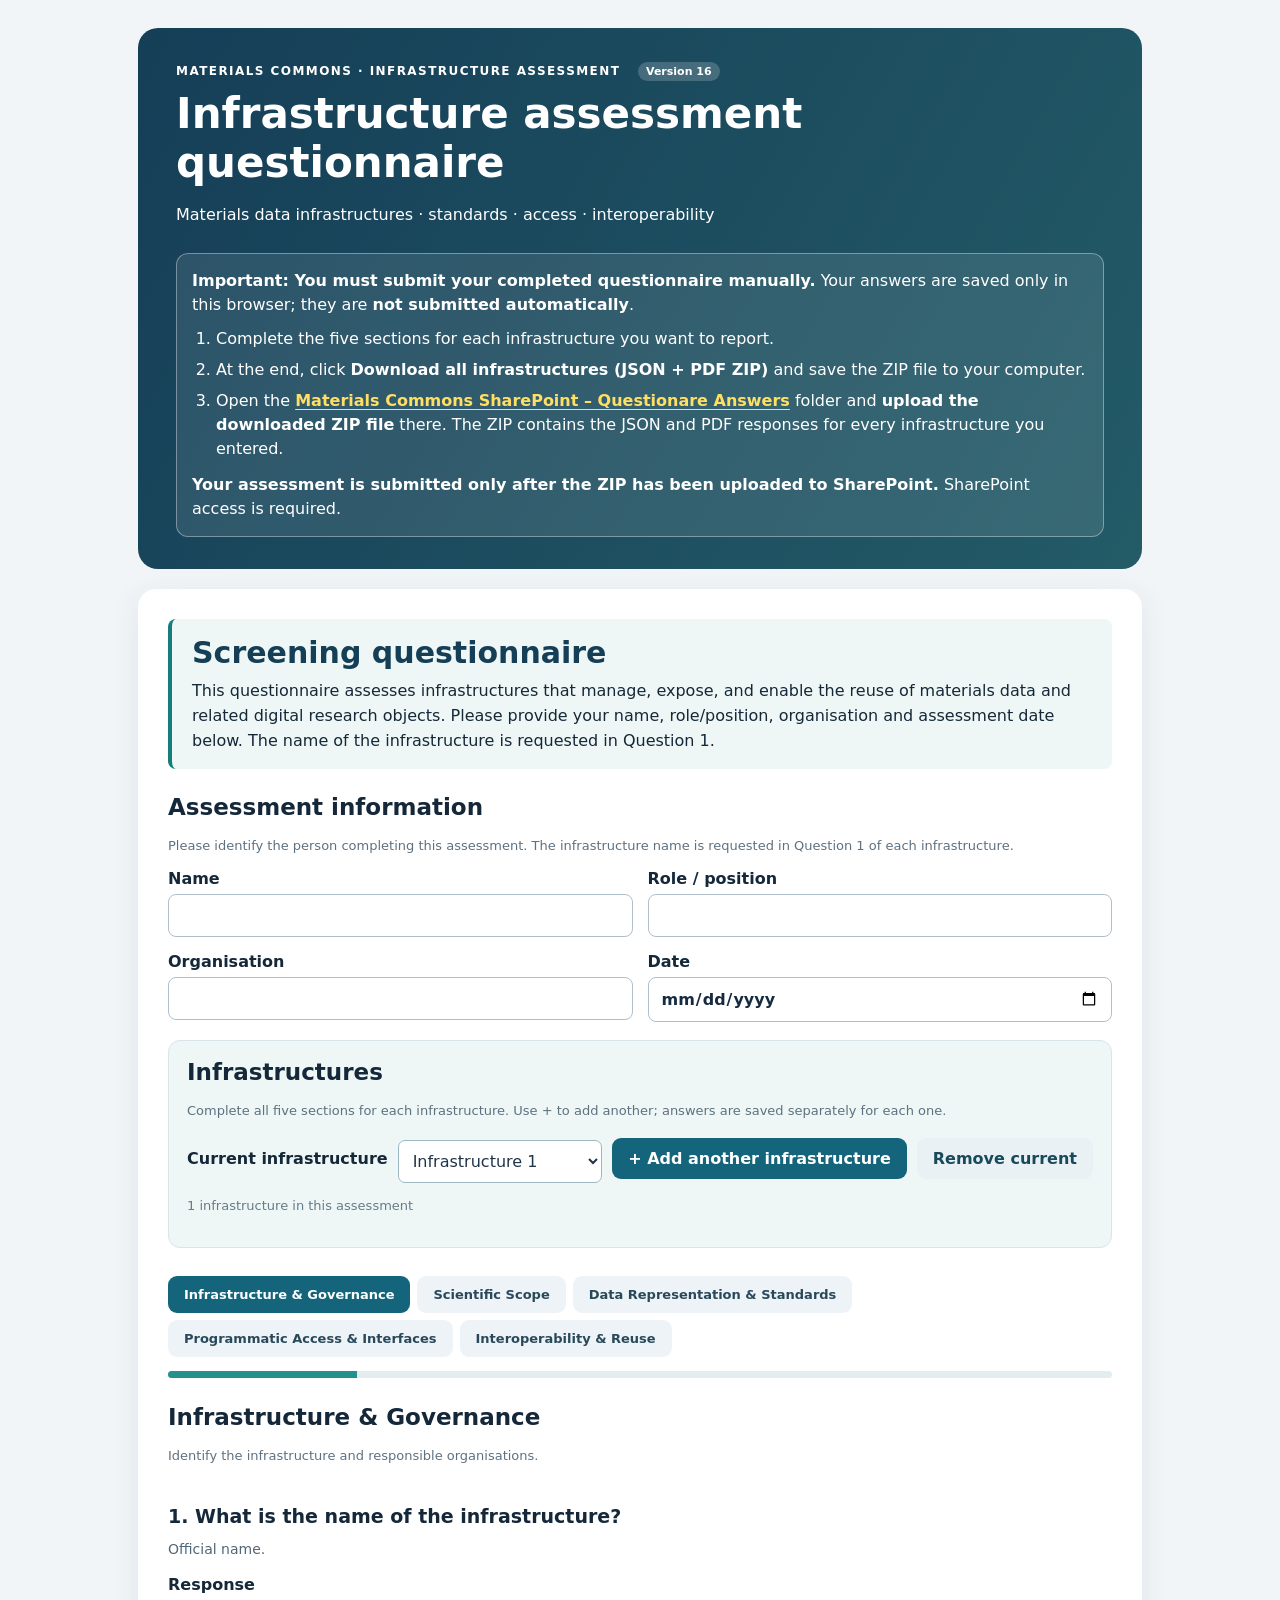
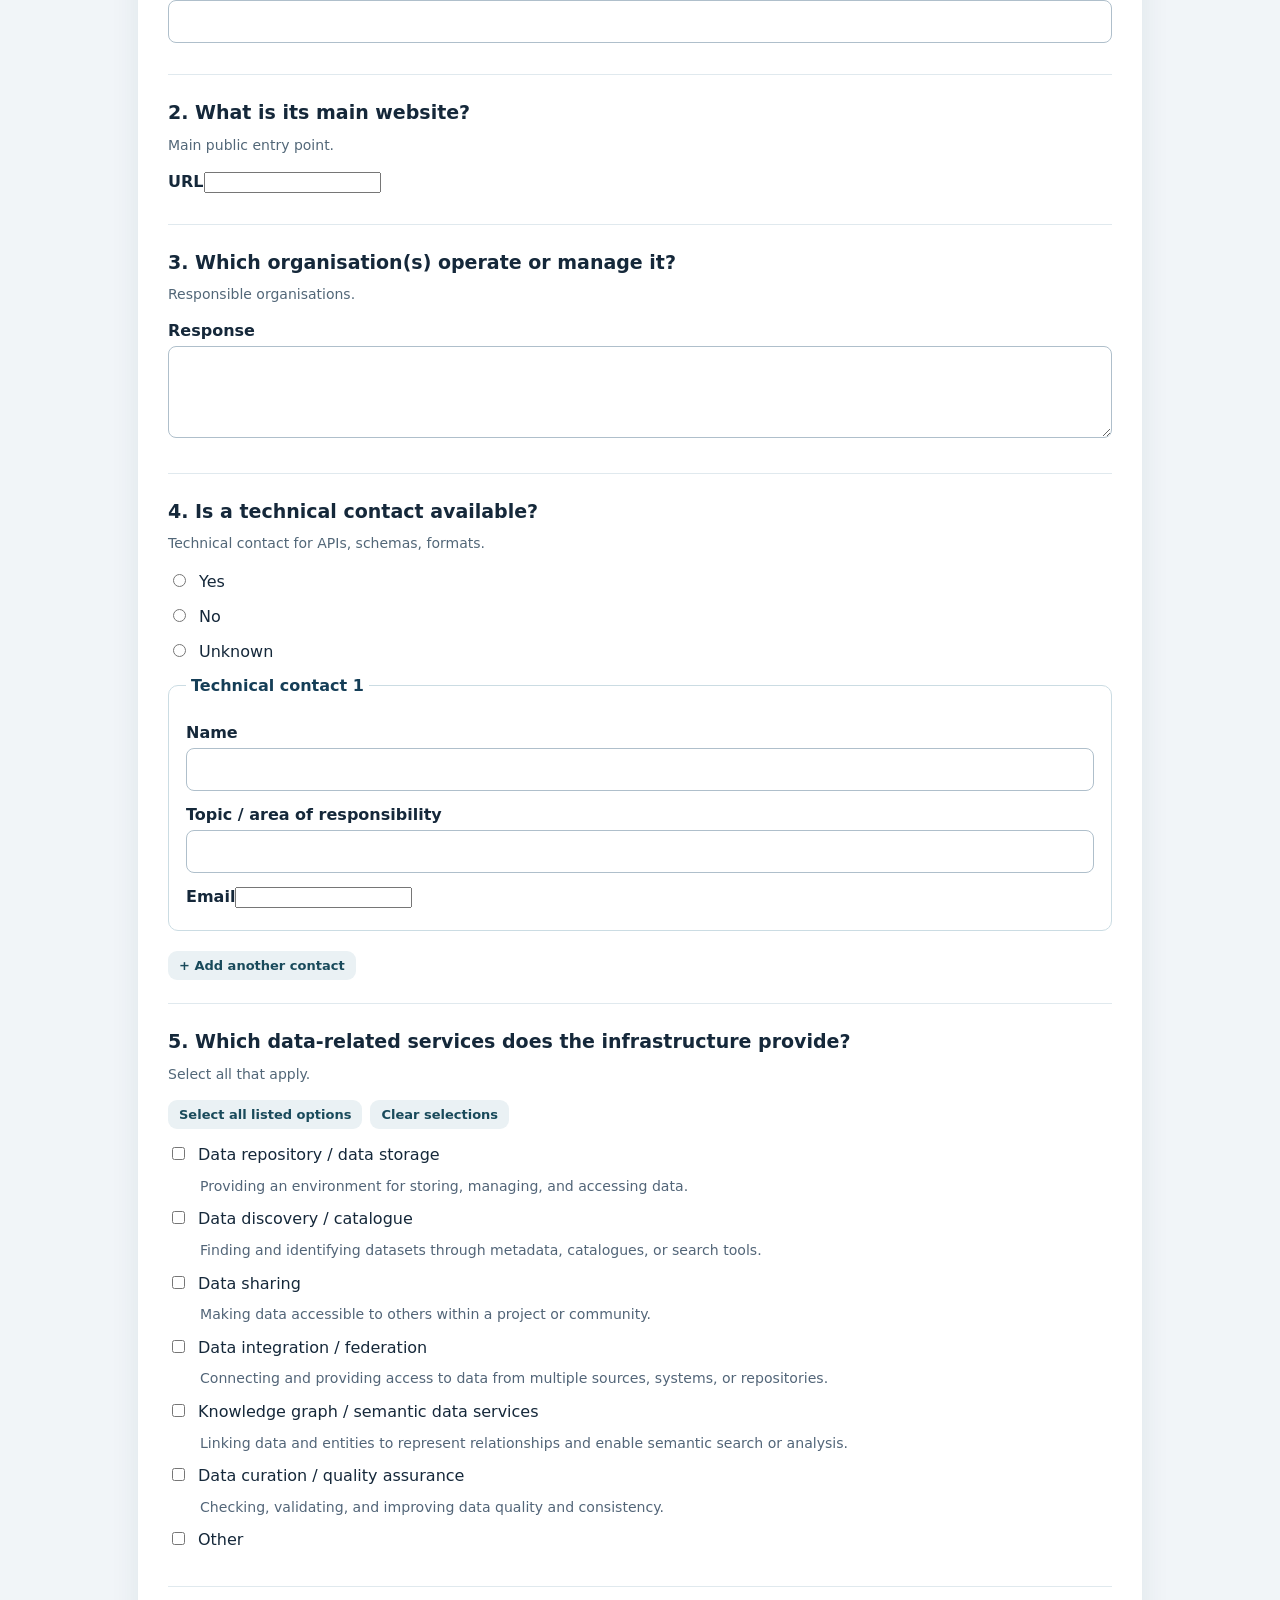
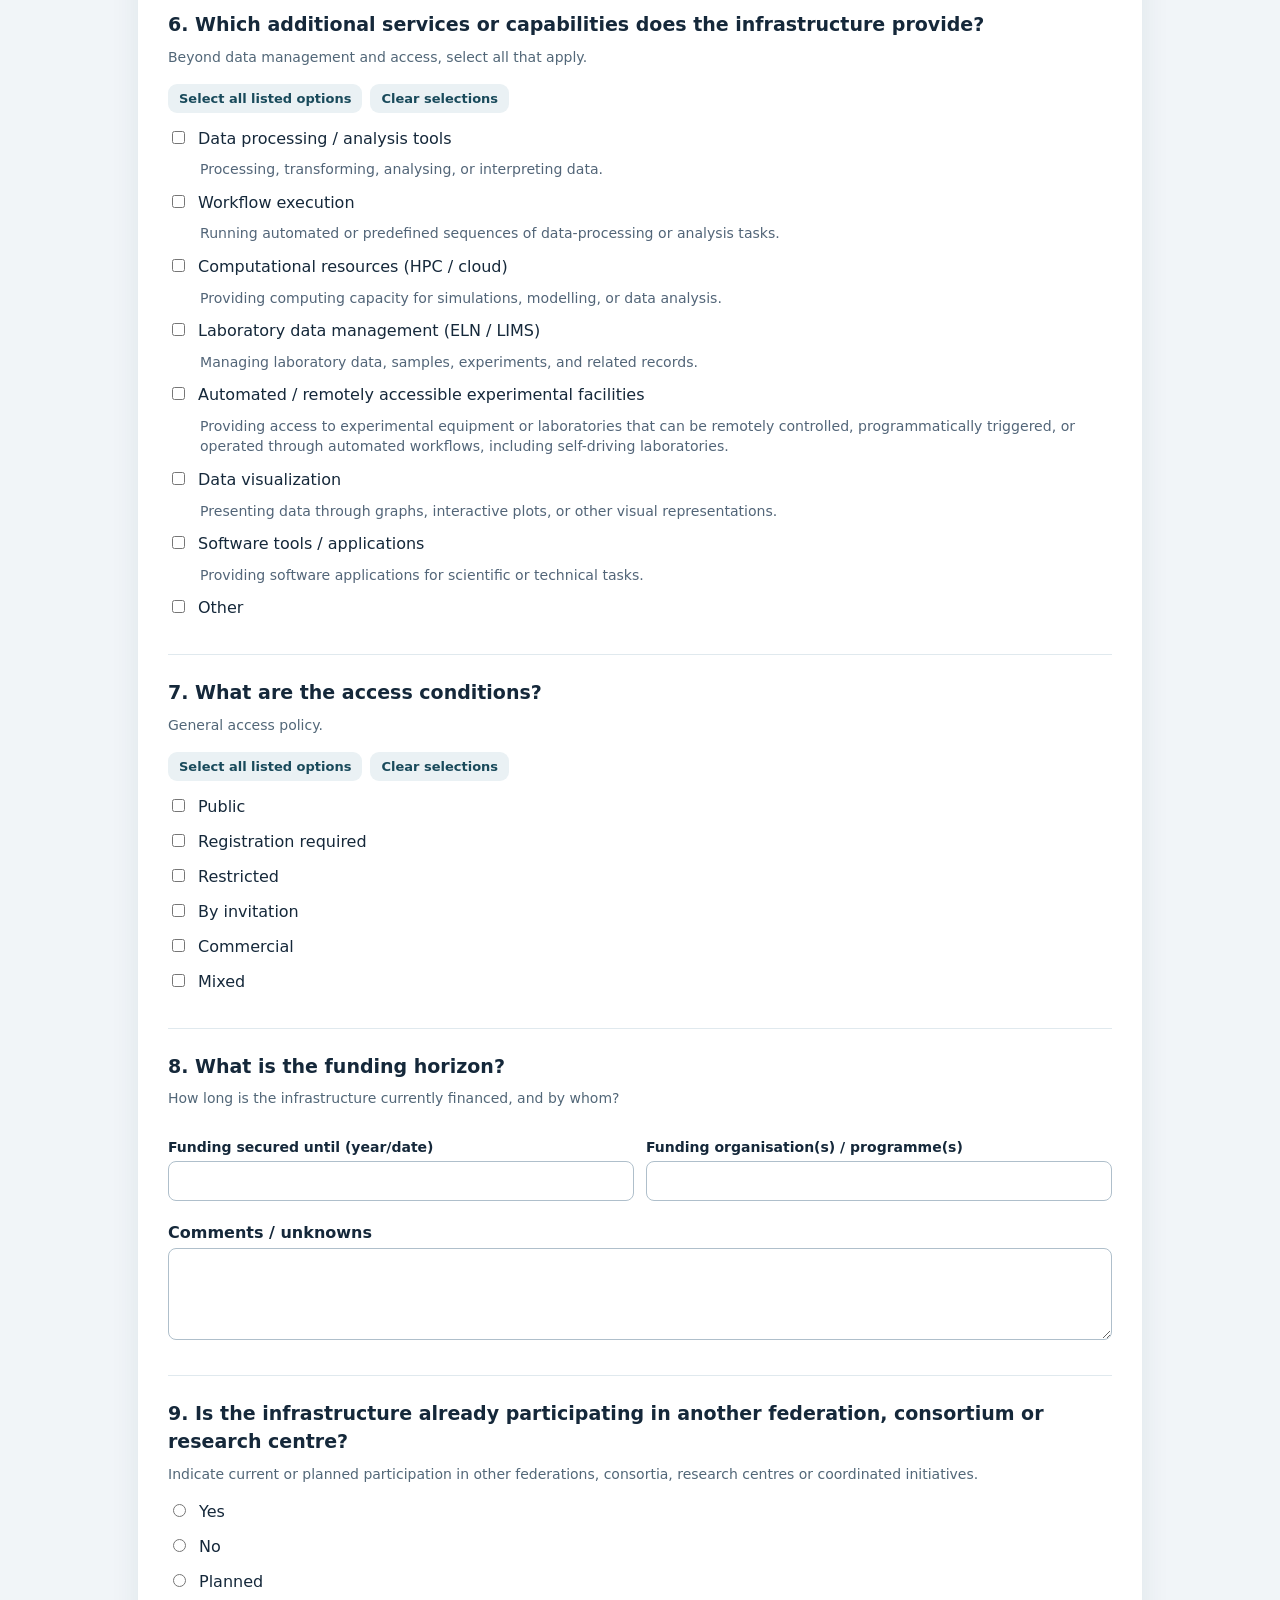
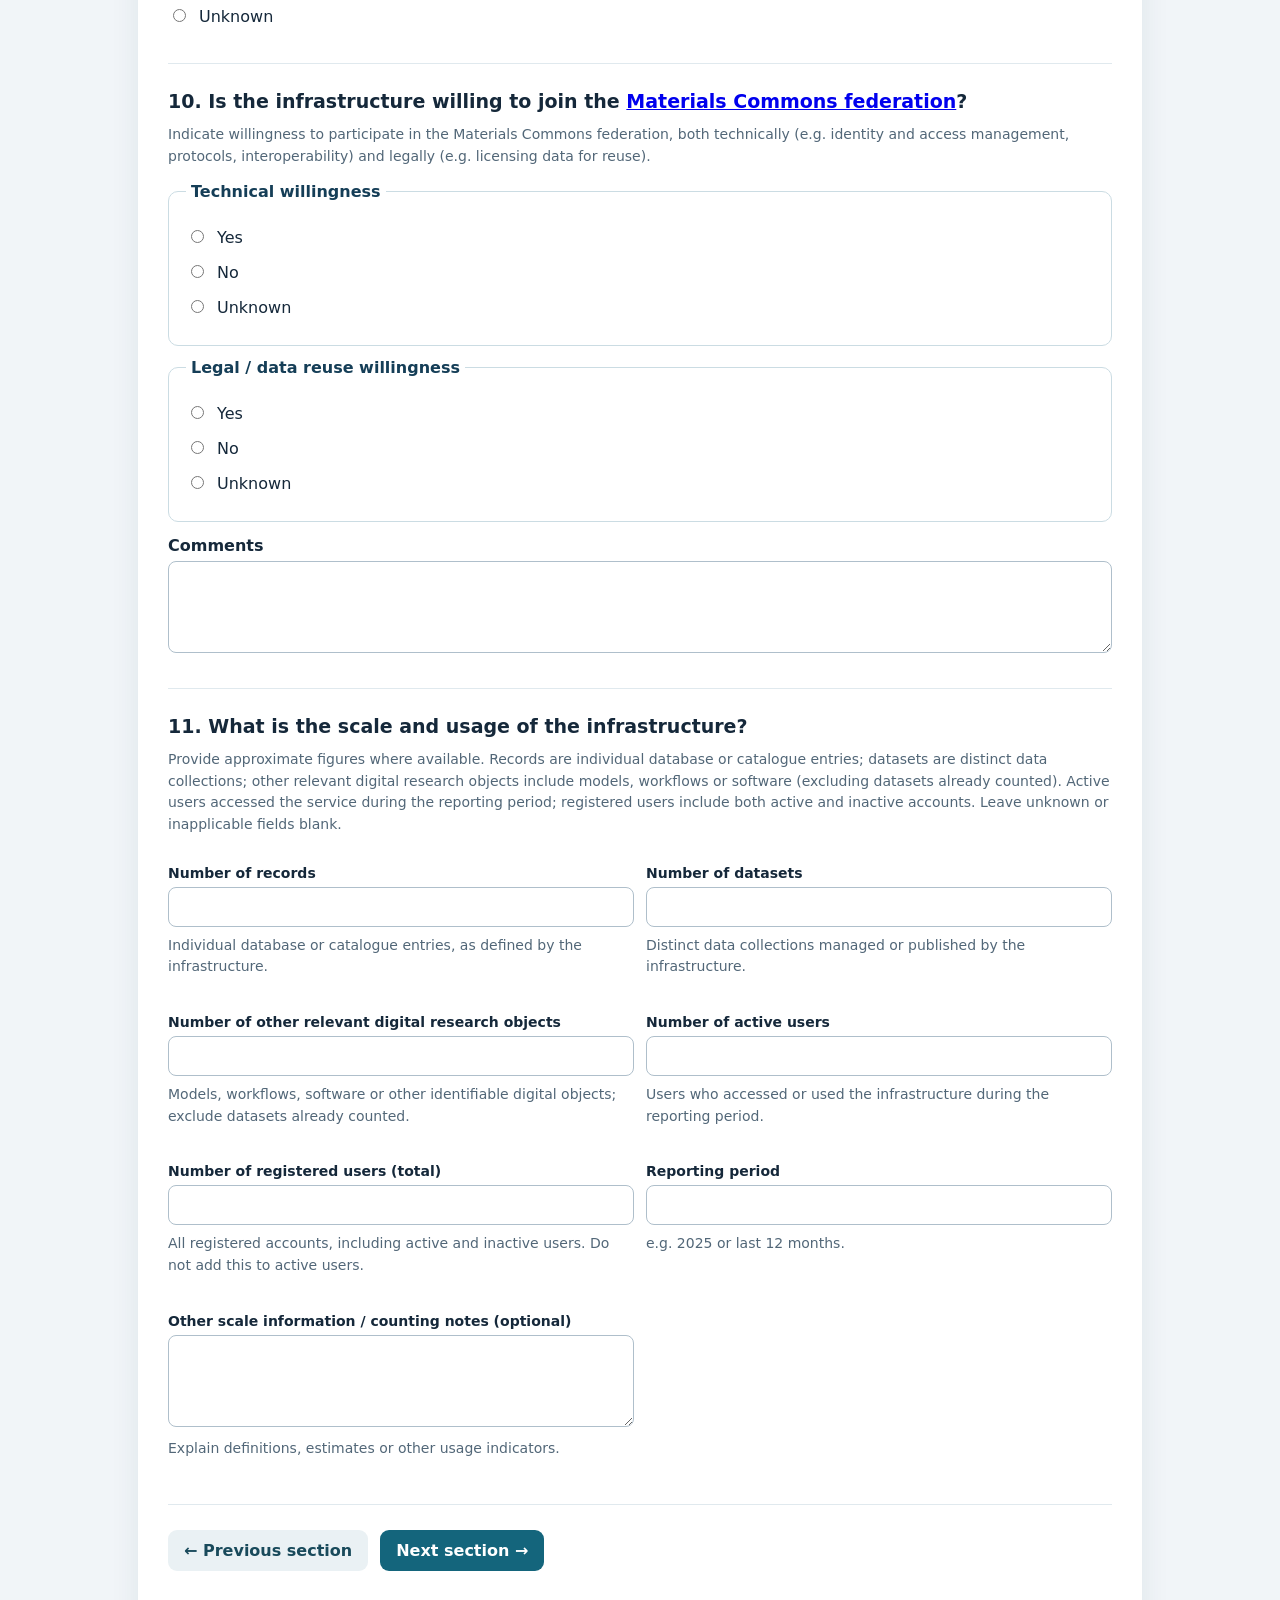
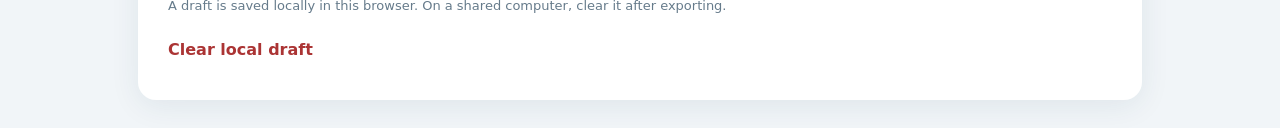
==== commit 136a39f5: "multiple infrastructures" ====
--- a/index.html
+++ b/index.html
@@ -1 +1 @@
-<!doctype html><html lang="en"><head><meta charset="utf-8"><meta name="viewport" content="width=device-width,initial-scale=1"><title>Materials Commons | Infrastructure assessment</title><link rel="stylesheet" href="styles.css?v=15"></head><body><div class="shell"><header><span class="eyebrow">Materials Commons · Infrastructure assessment <span class="release-tag">Version 15</span></span><h1>Infrastructure assessment questionnaire</h1><p>Materials data infrastructures · standards · access · interoperability</p><div class="notice">Your answers stay in this browser until you export them. This static GitHub Pages site does not automatically send responses to GitHub, SharePoint, or another server. After completing the questionnaire, download the ZIP containing <strong>both the JSON and PDF files</strong>, extract them, and upload <strong>both files</strong> to the <a class="preamble-sharepoint-link" href="https://fraunhofer.sharepoint.com/:f:/r/sites/MaterialsCommonsProject2026-2030/Freigegebene%20Dokumente/General/04%20Work%20Packages%20(materials%20and%20results,%20not%20meetings)/WP%2007%20Harmonization%20of%20Data%20Infrastructures/Task%207.1%20Identifying%20existing%20infrastructures/Questionare%20Answers?d=w3af3a12642794a868e0cf28604e60dd3&amp;csf=1&amp;web=1&amp;e=dQREag" target="_blank" rel="noopener noreferrer">Materials Commons SharePoint – Questionare Answers</a> folder.</div></header><main><div id="intro"></div><section class="respondent"><h2>Assessment information</h2><p class="muted">Please identify the person completing this assessment. The infrastructure name is requested in Question 1.</p><div class="people"><label>Name<input data-person="Name" autocomplete="name"></label><label>Role / position<input data-person="Role" autocomplete="organization-title"></label><label>Organisation<input data-person="Organisation" autocomplete="organization"></label><label>Date<input data-person="Date" type="date"></label></div></section><nav id="nav" aria-label="Questionnaire sections"></nav><div class="progress"><div id="progressFill"></div></div><div id="survey"></div><footer><button id="prev" type="button" class="secondary">← Previous section</button><button id="next" type="button">Next section →</button><div id="exportActions" class="export-actions hidden"><h2>Save assessment</h2><button id="saveBoth" class="download" type="button">Download JSON + PDF (ZIP) and open SharePoint ↗</button><p class="hint">The ZIP filename includes the respondent name and a timestamp to avoid overwriting other assessments. This button downloads one ZIP containing <strong>both JSON and PDF</strong> and opens the SharePoint folder in a new tab. Extract the ZIP and upload <strong>both files</strong> there manually. SharePoint access is required.</p><p id="exportStatus" class="hint" role="status" aria-live="polite"></p></div><p class="hint">A draft is saved locally in this browser. On a shared computer, clear it after exporting.</p><button id="clear" type="button" class="link">Clear local draft</button></footer></main></div><script src="pdf-export.js?v=15"></script><script src="app.js?v=15"></script></body></html>+<!doctype html><html lang="en"><head><meta charset="utf-8"><meta name="viewport" content="width=device-width,initial-scale=1"><title>Materials Commons | Infrastructure assessment</title><link rel="stylesheet" href="styles.css?v=16"></head><body><div class="shell"><header><span class="eyebrow">Materials Commons · Infrastructure assessment <span class="release-tag">Version 16</span></span><h1>Infrastructure assessment questionnaire</h1><p>Materials data infrastructures · standards · access · interoperability</p><div class="notice submission-notice" role="note"><strong>Important: You must submit your completed questionnaire manually.</strong> Your answers are saved only in this browser; they are <strong>not submitted automatically</strong>.<ol><li>Complete the five sections for each infrastructure you want to report.</li><li>At the end, click <strong>Download all infrastructures (JSON + PDF ZIP)</strong> and save the ZIP file to your computer.</li><li>Open the <a class="preamble-sharepoint-link" href="https://fraunhofer.sharepoint.com/:f:/r/sites/MaterialsCommonsProject2026-2030/Freigegebene%20Dokumente/General/04%20Work%20Packages%20(materials%20and%20results,%20not%20meetings)/WP%2007%20Harmonization%20of%20Data%20Infrastructures/Task%207.1%20Identifying%20existing%20infrastructures/Questionare%20Answers?d=w3af3a12642794a868e0cf28604e60dd3&amp;csf=1&amp;web=1&amp;e=dQREag" target="_blank" rel="noopener noreferrer">Materials Commons SharePoint – Questionare Answers</a> folder and <strong>upload the downloaded ZIP file</strong> there. The ZIP contains the JSON and PDF responses for every infrastructure you entered.</li></ol><strong>Your assessment is submitted only after the ZIP has been uploaded to SharePoint.</strong> SharePoint access is required.</div></header><main><div id="intro"></div><section class="respondent"><h2>Assessment information</h2><p class="muted">Please identify the person completing this assessment. The infrastructure name is requested in Question 1 of each infrastructure.</p><div class="people"><label>Name<input data-person="Name" autocomplete="name"></label><label>Role / position<input data-person="Role" autocomplete="organization-title"></label><label>Organisation<input data-person="Organisation" autocomplete="organization"></label><label>Date<input data-person="Date" type="date"></label></div></section><section class="infrastructure-switcher" aria-label="Infrastructure selection"><h2>Infrastructures</h2><p class="muted">Complete all five sections for each infrastructure. Use + to add another; answers are saved separately for each one.</p><div class="infrastructure-controls"><label for="infrastructureSelect">Current infrastructure</label><select id="infrastructureSelect" aria-label="Current infrastructure"></select><button id="addInfrastructure" type="button">+ Add another infrastructure</button><button id="removeInfrastructure" type="button" class="secondary">Remove current</button></div><p id="infrastructureCount" class="hint"></p></section><nav id="nav" aria-label="Questionnaire sections"></nav><div class="progress"><div id="progressFill"></div></div><div id="survey"></div><footer><button id="prev" type="button" class="secondary">← Previous section</button><button id="next" type="button">Next section →</button><div id="exportActions" class="export-actions hidden"><h2>Save assessment</h2><button id="saveBoth" class="download" type="button">Download all infrastructures (JSON + PDF ZIP) and open SharePoint ↗</button><div class="submission-steps" role="note"><strong>Submission required — two steps:</strong><ol><li><strong>Download</strong> the ZIP file containing the JSON and PDF for every infrastructure.</li><li><strong>Upload that ZIP file</strong> to the SharePoint folder that opens in a new tab. Downloading alone does not submit your answers.</li></ol><strong>Do not forget to upload the ZIP to SharePoint.</strong> SharePoint access is required.</div><p id="exportStatus" class="hint" role="status" aria-live="polite"></p></div><p class="hint">A draft is saved locally in this browser. On a shared computer, clear it after exporting.</p><button id="clear" type="button" class="link">Clear local draft</button></footer></main></div><script src="pdf-export.js?v=16"></script><script src="app.js?v=16"></script></body></html>
--- a/styles.css
+++ b/styles.css
@@ -102,3 +102,17 @@
 /* Version 15: contextual follow-up questions */
 .hpc-details,.conditional-details{margin-top:14px}
 .hpc-details .groupbox,.conditional-details .groupbox{margin-top:10px}
+
+/* Version 16: multiple infrastructure selector */
+.infrastructure-switcher{margin:18px 0;padding:18px;border:1px solid #d8e5e9;border-radius:12px;background:#eef7f5}
+.infrastructure-switcher h2{margin-top:0}
+.infrastructure-controls{display:flex;align-items:center;flex-wrap:wrap;gap:10px}
+.infrastructure-controls label{font-weight:600}
+.infrastructure-controls select{flex:1 1 200px;min-width:180px;padding:10px;border:1px solid #9eb8c2;border-radius:7px;background:white;color:#203448}
+.infrastructure-controls button{white-space:normal}
+
+/* Version 16: explicit manual submission instructions */
+.submission-notice ol,.submission-steps ol{margin:10px 0 12px;padding-left:1.5rem}
+.submission-notice li,.submission-steps li{margin:7px 0}
+.submission-steps{margin:12px 0;padding:16px;border:2px solid #357c79;border-radius:10px;background:#f0f9f7;line-height:1.5}
+#exportStatus:not(:empty){font-weight:600;line-height:1.6}
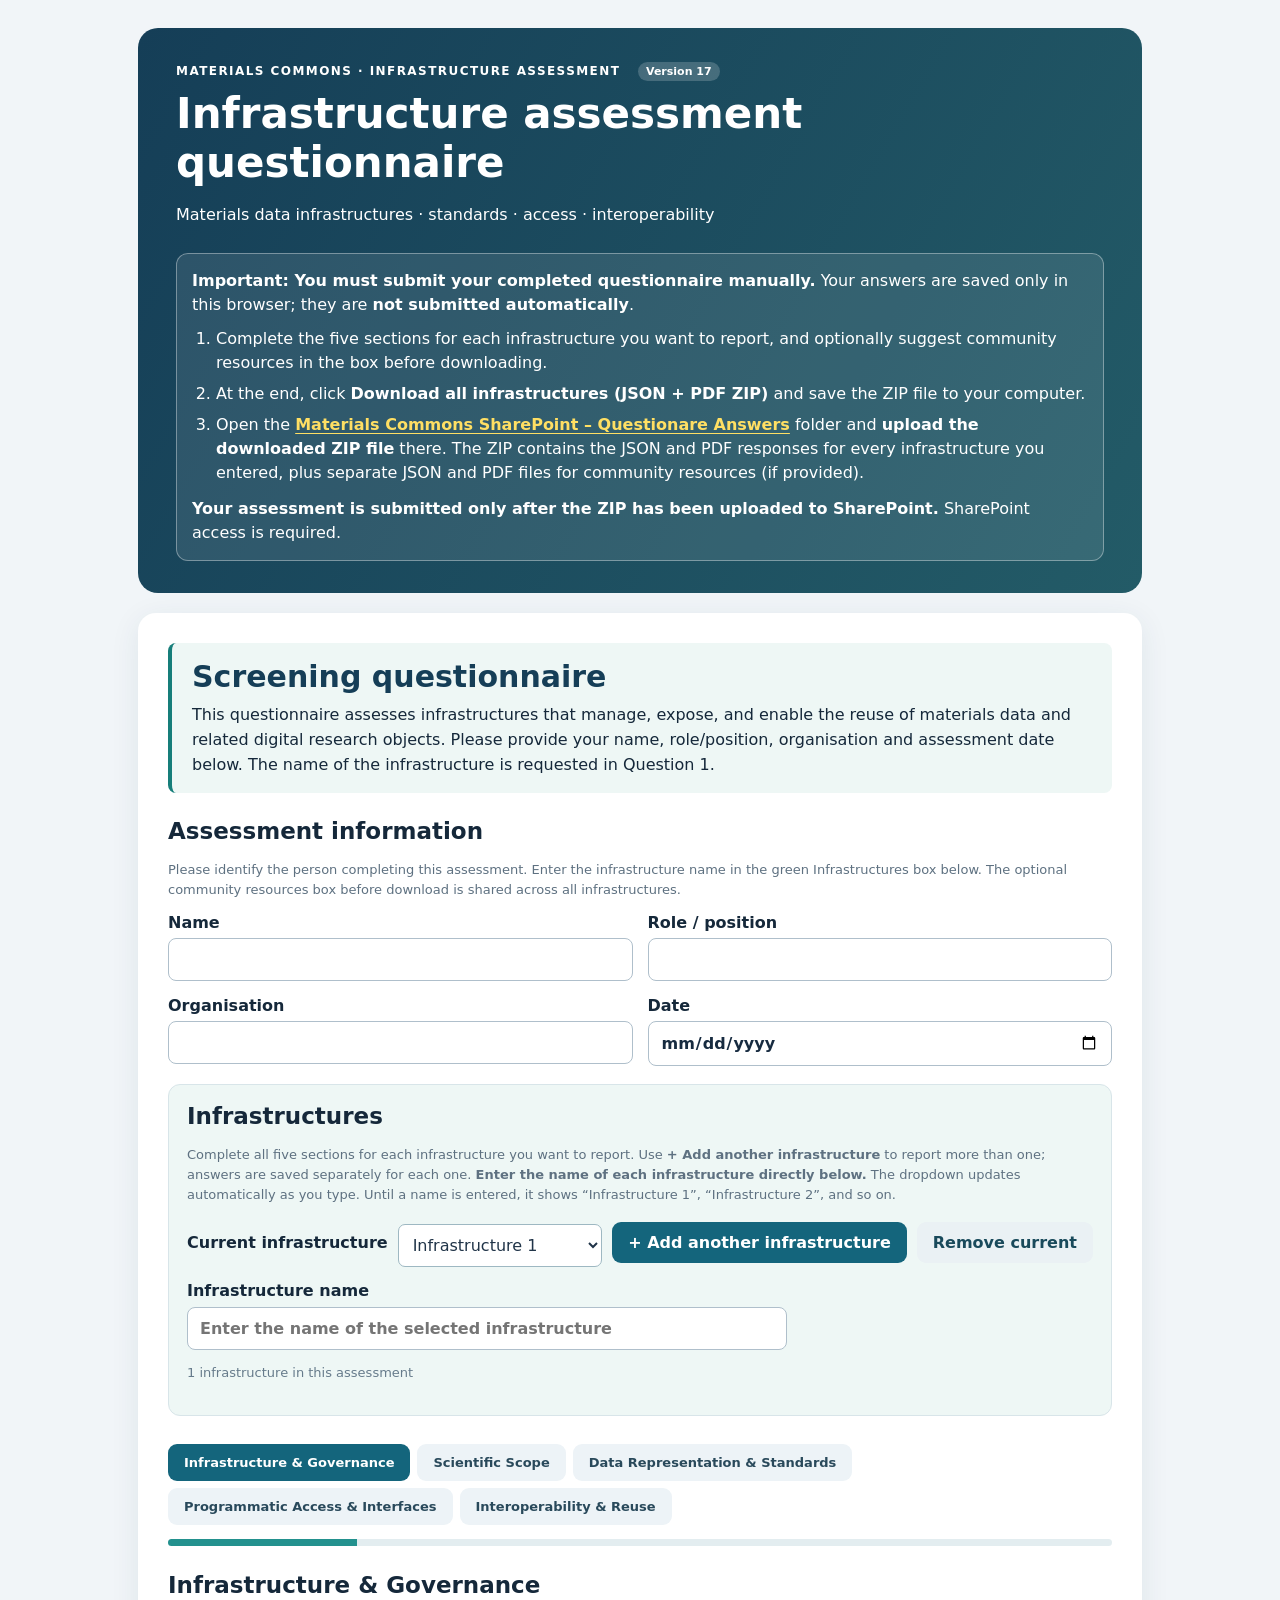
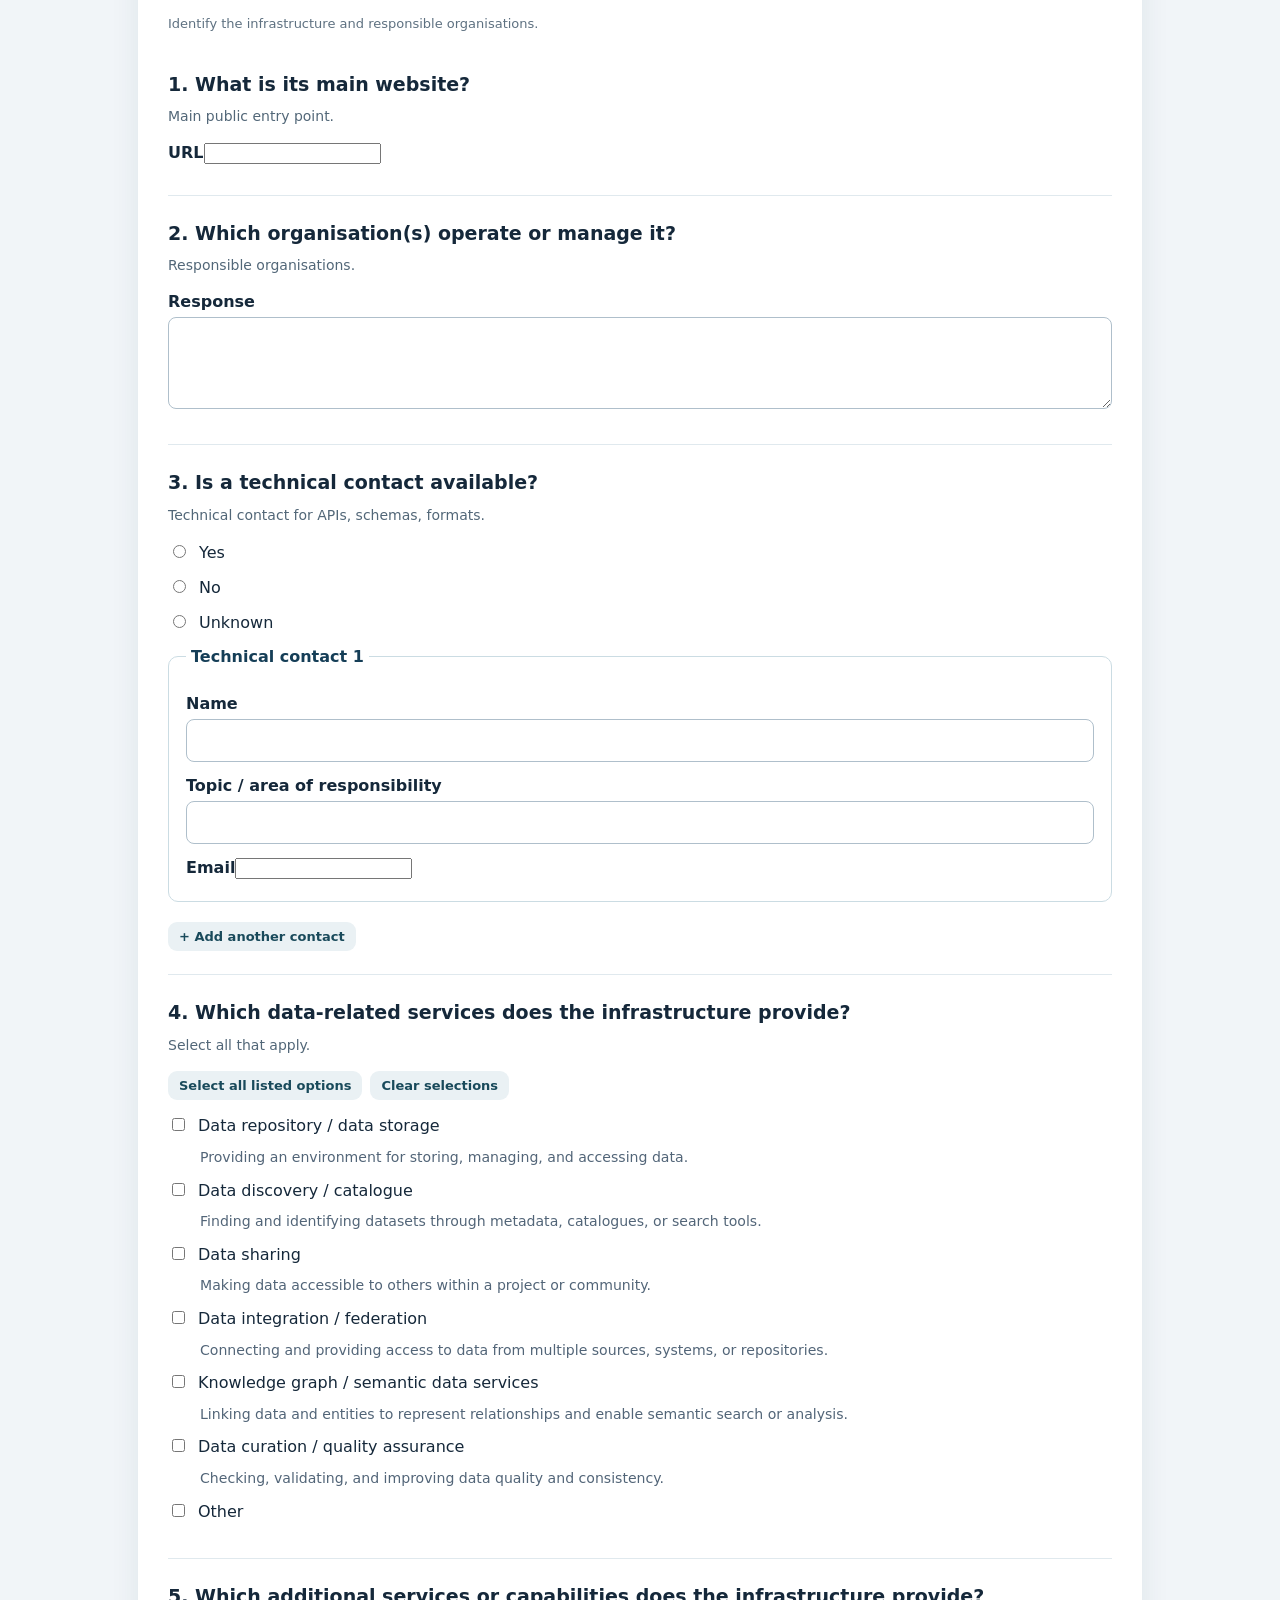
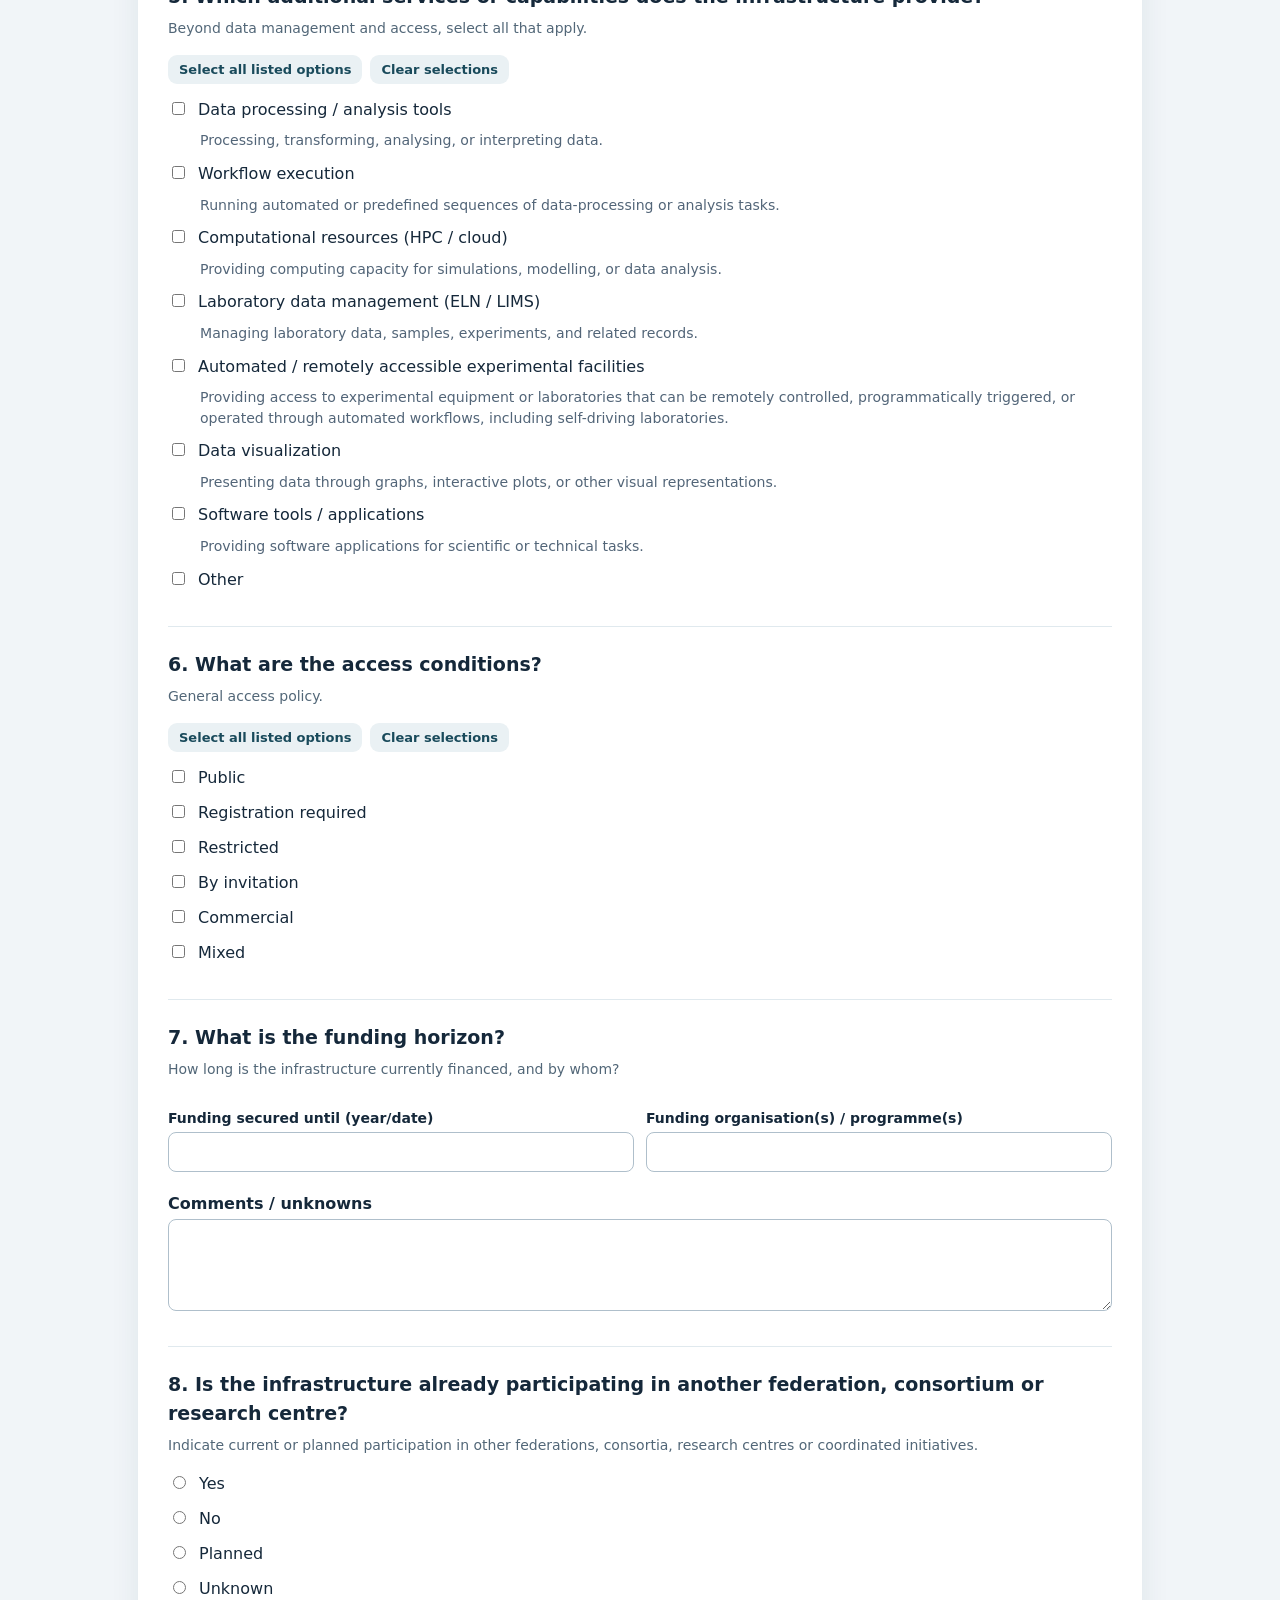
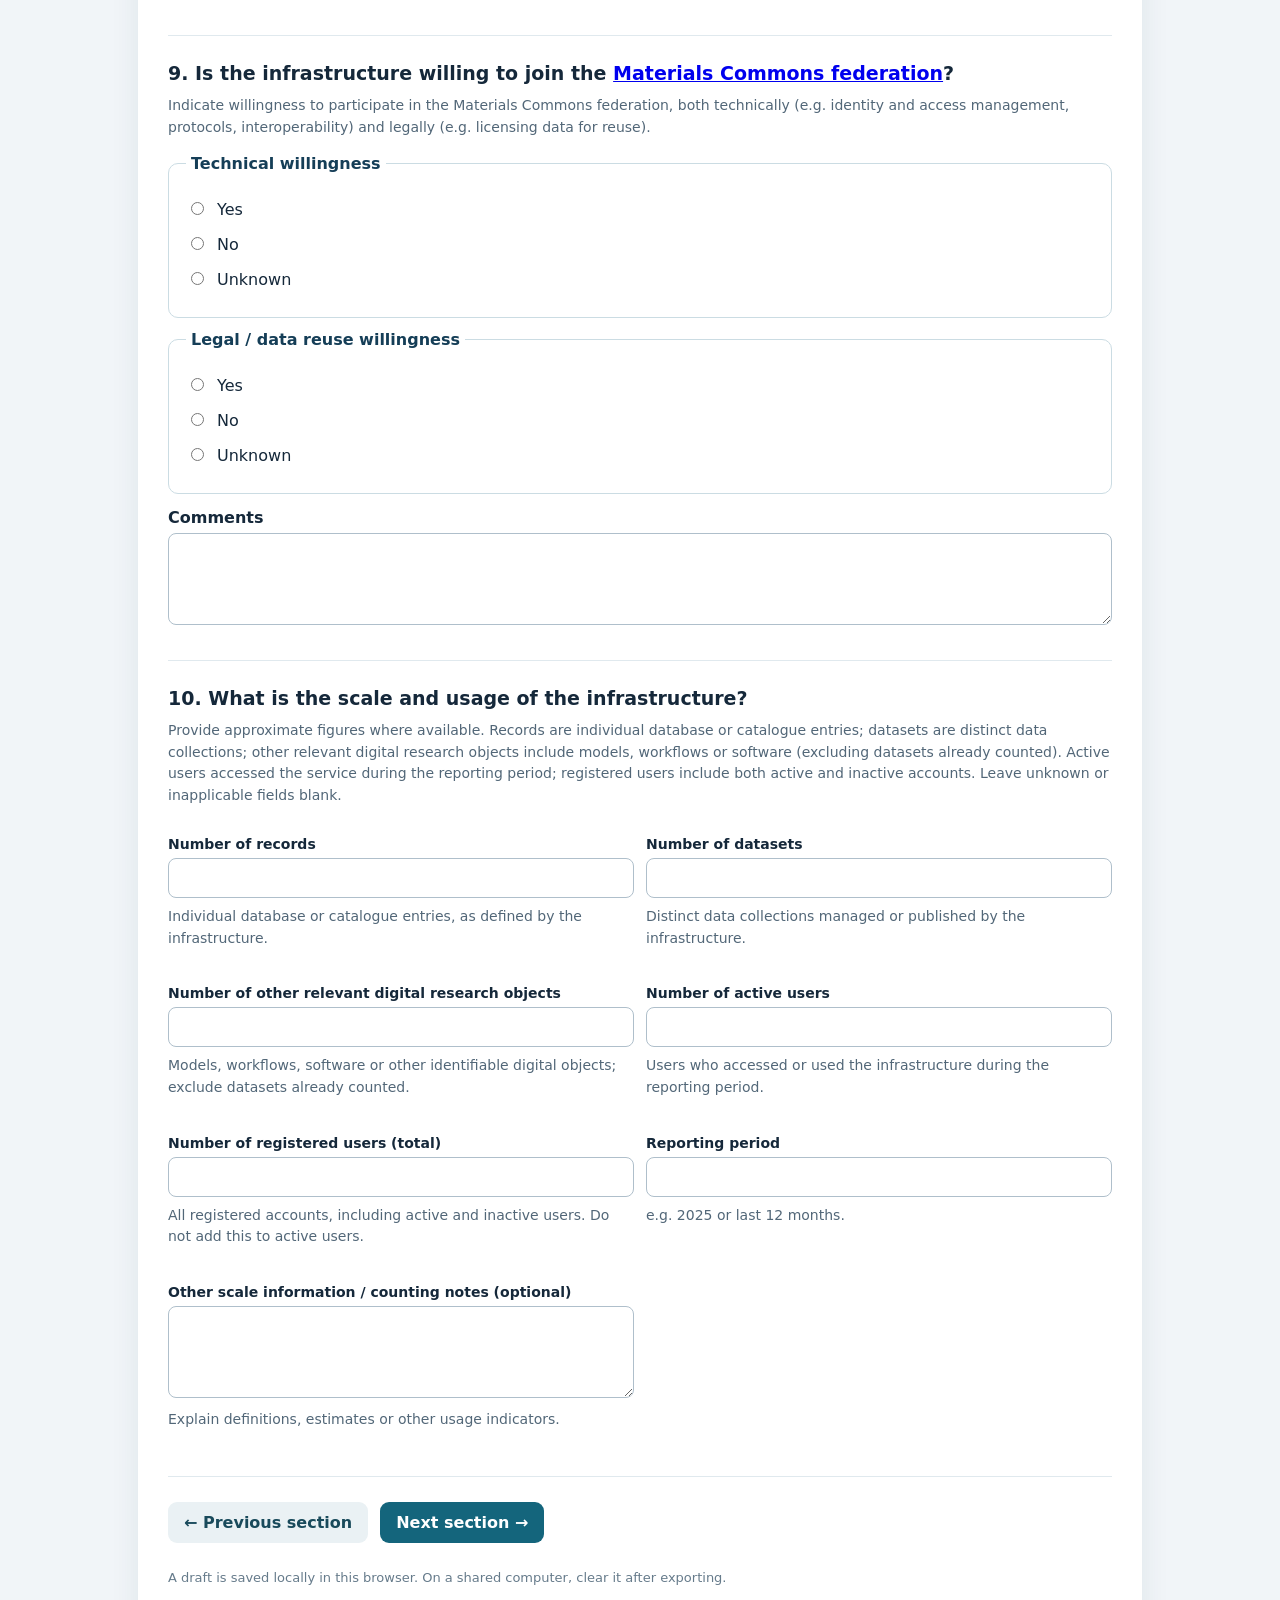
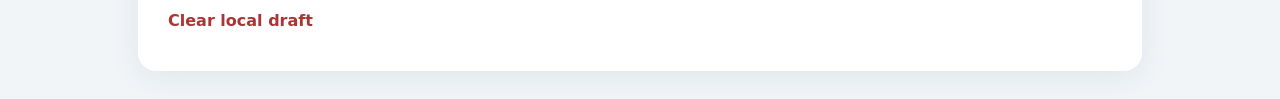
==== commit 7480b97b: "resources and multiple infrastructures" ====
--- a/index.html
+++ b/index.html
@@ -1 +1 @@
-<!doctype html><html lang="en"><head><meta charset="utf-8"><meta name="viewport" content="width=device-width,initial-scale=1"><title>Materials Commons | Infrastructure assessment</title><link rel="stylesheet" href="styles.css?v=16"></head><body><div class="shell"><header><span class="eyebrow">Materials Commons · Infrastructure assessment <span class="release-tag">Version 16</span></span><h1>Infrastructure assessment questionnaire</h1><p>Materials data infrastructures · standards · access · interoperability</p><div class="notice submission-notice" role="note"><strong>Important: You must submit your completed questionnaire manually.</strong> Your answers are saved only in this browser; they are <strong>not submitted automatically</strong>.<ol><li>Complete the five sections for each infrastructure you want to report.</li><li>At the end, click <strong>Download all infrastructures (JSON + PDF ZIP)</strong> and save the ZIP file to your computer.</li><li>Open the <a class="preamble-sharepoint-link" href="https://fraunhofer.sharepoint.com/:f:/r/sites/MaterialsCommonsProject2026-2030/Freigegebene%20Dokumente/General/04%20Work%20Packages%20(materials%20and%20results,%20not%20meetings)/WP%2007%20Harmonization%20of%20Data%20Infrastructures/Task%207.1%20Identifying%20existing%20infrastructures/Questionare%20Answers?d=w3af3a12642794a868e0cf28604e60dd3&amp;csf=1&amp;web=1&amp;e=dQREag" target="_blank" rel="noopener noreferrer">Materials Commons SharePoint – Questionare Answers</a> folder and <strong>upload the downloaded ZIP file</strong> there. The ZIP contains the JSON and PDF responses for every infrastructure you entered.</li></ol><strong>Your assessment is submitted only after the ZIP has been uploaded to SharePoint.</strong> SharePoint access is required.</div></header><main><div id="intro"></div><section class="respondent"><h2>Assessment information</h2><p class="muted">Please identify the person completing this assessment. The infrastructure name is requested in Question 1 of each infrastructure.</p><div class="people"><label>Name<input data-person="Name" autocomplete="name"></label><label>Role / position<input data-person="Role" autocomplete="organization-title"></label><label>Organisation<input data-person="Organisation" autocomplete="organization"></label><label>Date<input data-person="Date" type="date"></label></div></section><section class="infrastructure-switcher" aria-label="Infrastructure selection"><h2>Infrastructures</h2><p class="muted">Complete all five sections for each infrastructure. Use + to add another; answers are saved separately for each one.</p><div class="infrastructure-controls"><label for="infrastructureSelect">Current infrastructure</label><select id="infrastructureSelect" aria-label="Current infrastructure"></select><button id="addInfrastructure" type="button">+ Add another infrastructure</button><button id="removeInfrastructure" type="button" class="secondary">Remove current</button></div><p id="infrastructureCount" class="hint"></p></section><nav id="nav" aria-label="Questionnaire sections"></nav><div class="progress"><div id="progressFill"></div></div><div id="survey"></div><footer><button id="prev" type="button" class="secondary">← Previous section</button><button id="next" type="button">Next section →</button><div id="exportActions" class="export-actions hidden"><h2>Save assessment</h2><button id="saveBoth" class="download" type="button">Download all infrastructures (JSON + PDF ZIP) and open SharePoint ↗</button><div class="submission-steps" role="note"><strong>Submission required — two steps:</strong><ol><li><strong>Download</strong> the ZIP file containing the JSON and PDF for every infrastructure.</li><li><strong>Upload that ZIP file</strong> to the SharePoint folder that opens in a new tab. Downloading alone does not submit your answers.</li></ol><strong>Do not forget to upload the ZIP to SharePoint.</strong> SharePoint access is required.</div><p id="exportStatus" class="hint" role="status" aria-live="polite"></p></div><p class="hint">A draft is saved locally in this browser. On a shared computer, clear it after exporting.</p><button id="clear" type="button" class="link">Clear local draft</button></footer></main></div><script src="pdf-export.js?v=16"></script><script src="app.js?v=16"></script></body></html>+<!doctype html><html lang="en"><head><meta charset="utf-8"><meta name="viewport" content="width=device-width,initial-scale=1"><title>Materials Commons | Infrastructure assessment</title><link rel="stylesheet" href="styles.css?v=17"></head><body><div class="shell"><header><span class="eyebrow">Materials Commons · Infrastructure assessment <span class="release-tag">Version 17</span></span><h1>Infrastructure assessment questionnaire</h1><p>Materials data infrastructures · standards · access · interoperability</p><div class="notice submission-notice" role="note"><strong>Important: You must submit your completed questionnaire manually.</strong> Your answers are saved only in this browser; they are <strong>not submitted automatically</strong>.<ol><li>Complete the five sections for each infrastructure you want to report, and optionally suggest community resources in the box before downloading.</li><li>At the end, click <strong>Download all infrastructures (JSON + PDF ZIP)</strong> and save the ZIP file to your computer.</li><li>Open the <a class="preamble-sharepoint-link" href="https://fraunhofer.sharepoint.com/:f:/r/sites/MaterialsCommonsProject2026-2030/Freigegebene%20Dokumente/General/04%20Work%20Packages%20(materials%20and%20results,%20not%20meetings)/WP%2007%20Harmonization%20of%20Data%20Infrastructures/Task%207.1%20Identifying%20existing%20infrastructures/Questionare%20Answers?d=w3af3a12642794a868e0cf28604e60dd3&amp;csf=1&amp;web=1&amp;e=dQREag" target="_blank" rel="noopener noreferrer">Materials Commons SharePoint – Questionare Answers</a> folder and <strong>upload the downloaded ZIP file</strong> there. The ZIP contains the JSON and PDF responses for every infrastructure you entered, plus separate JSON and PDF files for community resources (if provided).</li></ol><strong>Your assessment is submitted only after the ZIP has been uploaded to SharePoint.</strong> SharePoint access is required.</div></header><main><div id="intro"></div><section class="respondent"><h2>Assessment information</h2><p class="muted">Please identify the person completing this assessment. Enter the infrastructure name in the green Infrastructures box below. The optional community resources box before download is shared across all infrastructures.</p><div class="people"><label>Name<input data-person="Name" autocomplete="name"></label><label>Role / position<input data-person="Role" autocomplete="organization-title"></label><label>Organisation<input data-person="Organisation" autocomplete="organization"></label><label>Date<input data-person="Date" type="date"></label></div></section><section class="infrastructure-switcher" aria-label="Infrastructure selection"><h2>Infrastructures</h2><p class="muted">Complete all five sections for each infrastructure you want to report. Use <strong>+ Add another infrastructure</strong> to report more than one; answers are saved separately for each one. <strong>Enter the name of each infrastructure directly below.</strong> The dropdown updates automatically as you type. Until a name is entered, it shows “Infrastructure 1”, “Infrastructure 2”, and so on.</p><div class="infrastructure-controls"><label for="infrastructureSelect">Current infrastructure</label><select id="infrastructureSelect" aria-label="Current infrastructure"></select><button id="addInfrastructure" type="button">+ Add another infrastructure</button><button id="removeInfrastructure" type="button" class="secondary">Remove current</button></div><label class="infrastructure-name-field" for="infrastructureName"><strong>Infrastructure name</strong><input id="infrastructureName" type="text" placeholder="Enter the name of the selected infrastructure" autocomplete="off"></label><p id="infrastructureCount" class="hint"></p></section><nav id="nav" aria-label="Questionnaire sections"></nav><div class="progress"><div id="progressFill"></div></div><div id="survey"></div><footer><button id="prev" type="button" class="secondary">← Previous section</button><button id="next" type="button">Next section →</button><div id="exportActions" class="export-actions hidden"><details id="communityResourcesBox" class="community-resources-box"><summary class="resource-callout"><span class="resource-toggle-arrow" aria-hidden="true">▶</span><strong>★ Optional: Awesome MaterialsCommons Resources</strong><span class="resource-toggle-label">Click to expand and add resources</span><span class="resource-summary-hint">Have you come across useful resources in the MaterialsCommons community beyond the infrastructures you have reported? We would like to identify and track existing tools, dataspaces, workflows, interfaces, protocols, ontologies and other resources that the community can already use. If you know of any, please open this optional section and share their name, purpose and link using the + Add buttons.</span></summary><div id="resourceContainer"></div></details><h2>Save assessment</h2><button id="saveBoth" class="download" type="button">Download all infrastructures (JSON + PDF ZIP) and open SharePoint ↗</button><div class="submission-steps" role="note"><strong>Submission required — two steps:</strong><ol><li><strong>Download</strong> the ZIP file containing the JSON and PDF for every infrastructure, plus the community resources files.</li><li><strong>Upload that ZIP file</strong> to the SharePoint folder that opens in a new tab. Downloading alone does not submit your answers.</li></ol><strong>Do not forget to upload the ZIP to SharePoint.</strong> SharePoint access is required.</div><p id="exportStatus" class="hint" role="status" aria-live="polite"></p></div><p class="hint">A draft is saved locally in this browser. On a shared computer, clear it after exporting.</p><button id="clear" type="button" class="link">Clear local draft</button></footer></main></div><script src="pdf-export.js?v=17"></script><script src="app.js?v=17"></script></body></html>
--- a/styles.css
+++ b/styles.css
@@ -116,3 +116,39 @@
 .submission-notice li,.submission-steps li{margin:7px 0}
 .submission-steps{margin:12px 0;padding:16px;border:2px solid #357c79;border-radius:10px;background:#f0f9f7;line-height:1.5}
 #exportStatus:not(:empty){font-weight:600;line-height:1.6}
+
+/* Version 17: prominent, infrastructure-independent community resource collection */
+.resource-callout{margin:22px 0 16px;padding:18px 20px;border:2px solid #167e7a;border-radius:12px;background:#e9f7f3;color:#163d44}
+.resource-callout p{margin:7px 0 12px}.resource-callout button{font-weight:700}
+#nav .resources-tab{border:2px solid #167e7a;background:#e8f7f2;color:#145a57;font-weight:750}
+#nav .resources-tab.active{background:#176f6c;color:white}
+.resource-view{padding:6px 0 18px}.resource-lead{font-size:1.05rem;font-weight:600;color:#204e5d}
+.resource-hint{color:#526b79}.resource-category{margin:22px 0;padding:18px;border:1px solid #c8dadc;border-radius:12px;background:#fafdfc}
+.resource-category h3{margin:0 0 12px}.resource-entry{border:1px solid #d1e1e3;border-radius:10px;background:white;padding:15px;margin:14px 0}
+.resource-entry legend{font-weight:700;color:#204e5d}.resource-field{display:block;margin:12px 0}.resource-field textarea{min-height:72px}
+.resource-add{margin-top:10px}.resource-view .resource-entry button{margin-top:8px}
+
+/* Version 17: compact, expandable optional community resources */
+.community-resources-box{margin:20px 0;border:2px solid #167e7a;border-radius:12px;overflow:hidden;background:#fafdfc}
+.community-resources-box>.resource-callout{display:block;cursor:pointer;margin:0;border:0;border-radius:0;padding:17px 20px;list-style:revert;background:#e9f7f3}
+.community-resources-box>.resource-callout::marker{color:#167e7a}
+.resource-summary-hint{display:block;margin:7px 0 0;color:#24575b}
+#resourceContainer{padding:12px 20px 20px}
+.resource-category{margin:10px 0;padding:12px 15px}
+.resource-category-header{display:flex;align-items:center;flex-wrap:wrap;gap:10px}
+.resource-category-header h3{margin:0;flex:1 1 160px}
+.resource-count{color:#526b79;font-size:.9rem}
+.resource-category-header .resource-add{margin:0}
+.resource-entries:empty{display:none}
+
+.infrastructure-name-field{display:block;margin:14px 0 8px;max-width:600px}.infrastructure-name-field input{display:block;width:100%;margin-top:7px}
+
+/* Clear expand/collapse affordance for optional resources */
+.community-resources-box>.resource-callout{position:relative;padding-left:65px;padding-right:22px;list-style:none}
+.community-resources-box>.resource-callout::-webkit-details-marker{display:none}
+.resource-toggle-arrow{position:absolute;left:18px;top:18px;display:grid;place-items:center;width:32px;height:32px;border-radius:50%;background:#167e7a;color:white;font-size:16px;line-height:1;transition:transform .18s ease}
+.community-resources-box[open] .resource-toggle-arrow{transform:rotate(90deg)}
+.resource-toggle-label{display:block;margin-top:5px;font-weight:700;color:#176f6c;text-decoration:underline;text-underline-offset:3px}
+.community-resources-box[open] .resource-toggle-label{font-size:0}
+.community-resources-box[open] .resource-toggle-label::after{content:"Click to collapse";font-size:14px}
+.community-resources-box>.resource-callout:focus-visible{outline:3px solid #167e7a;outline-offset:-4px}
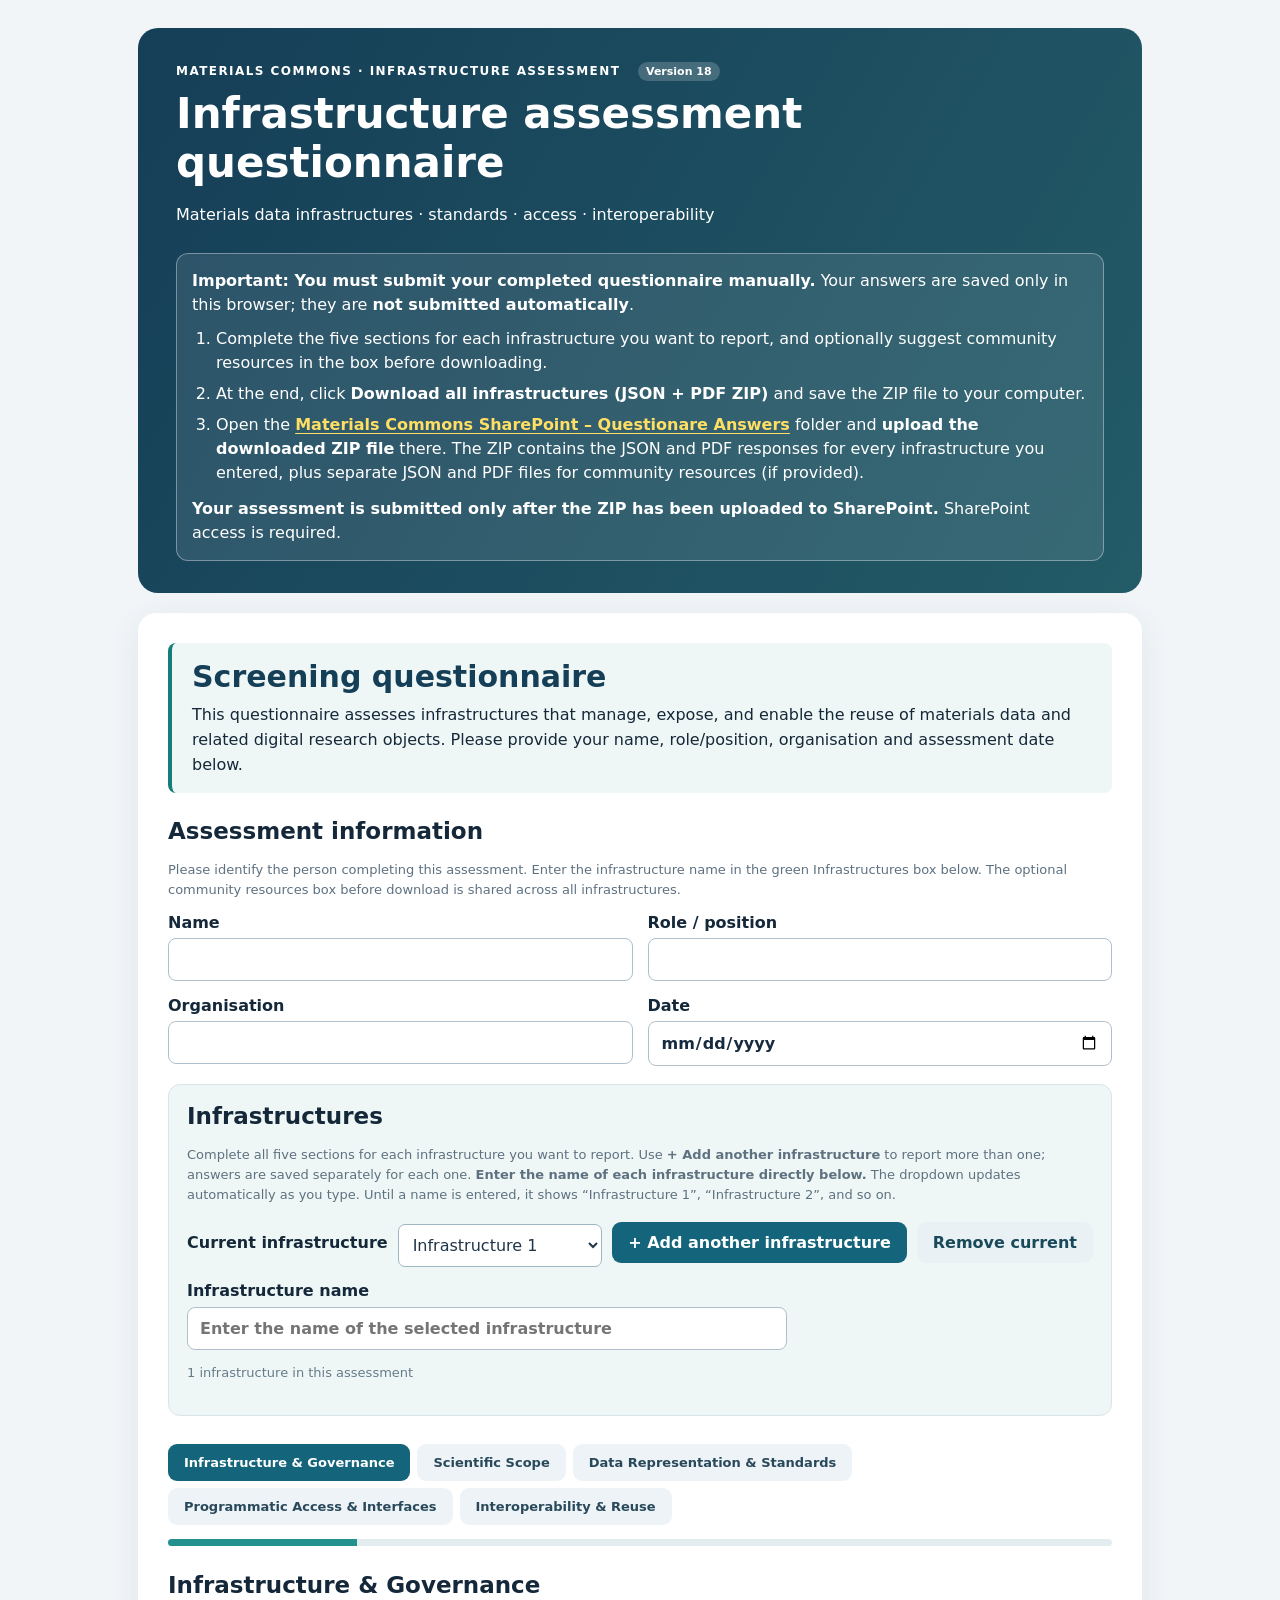
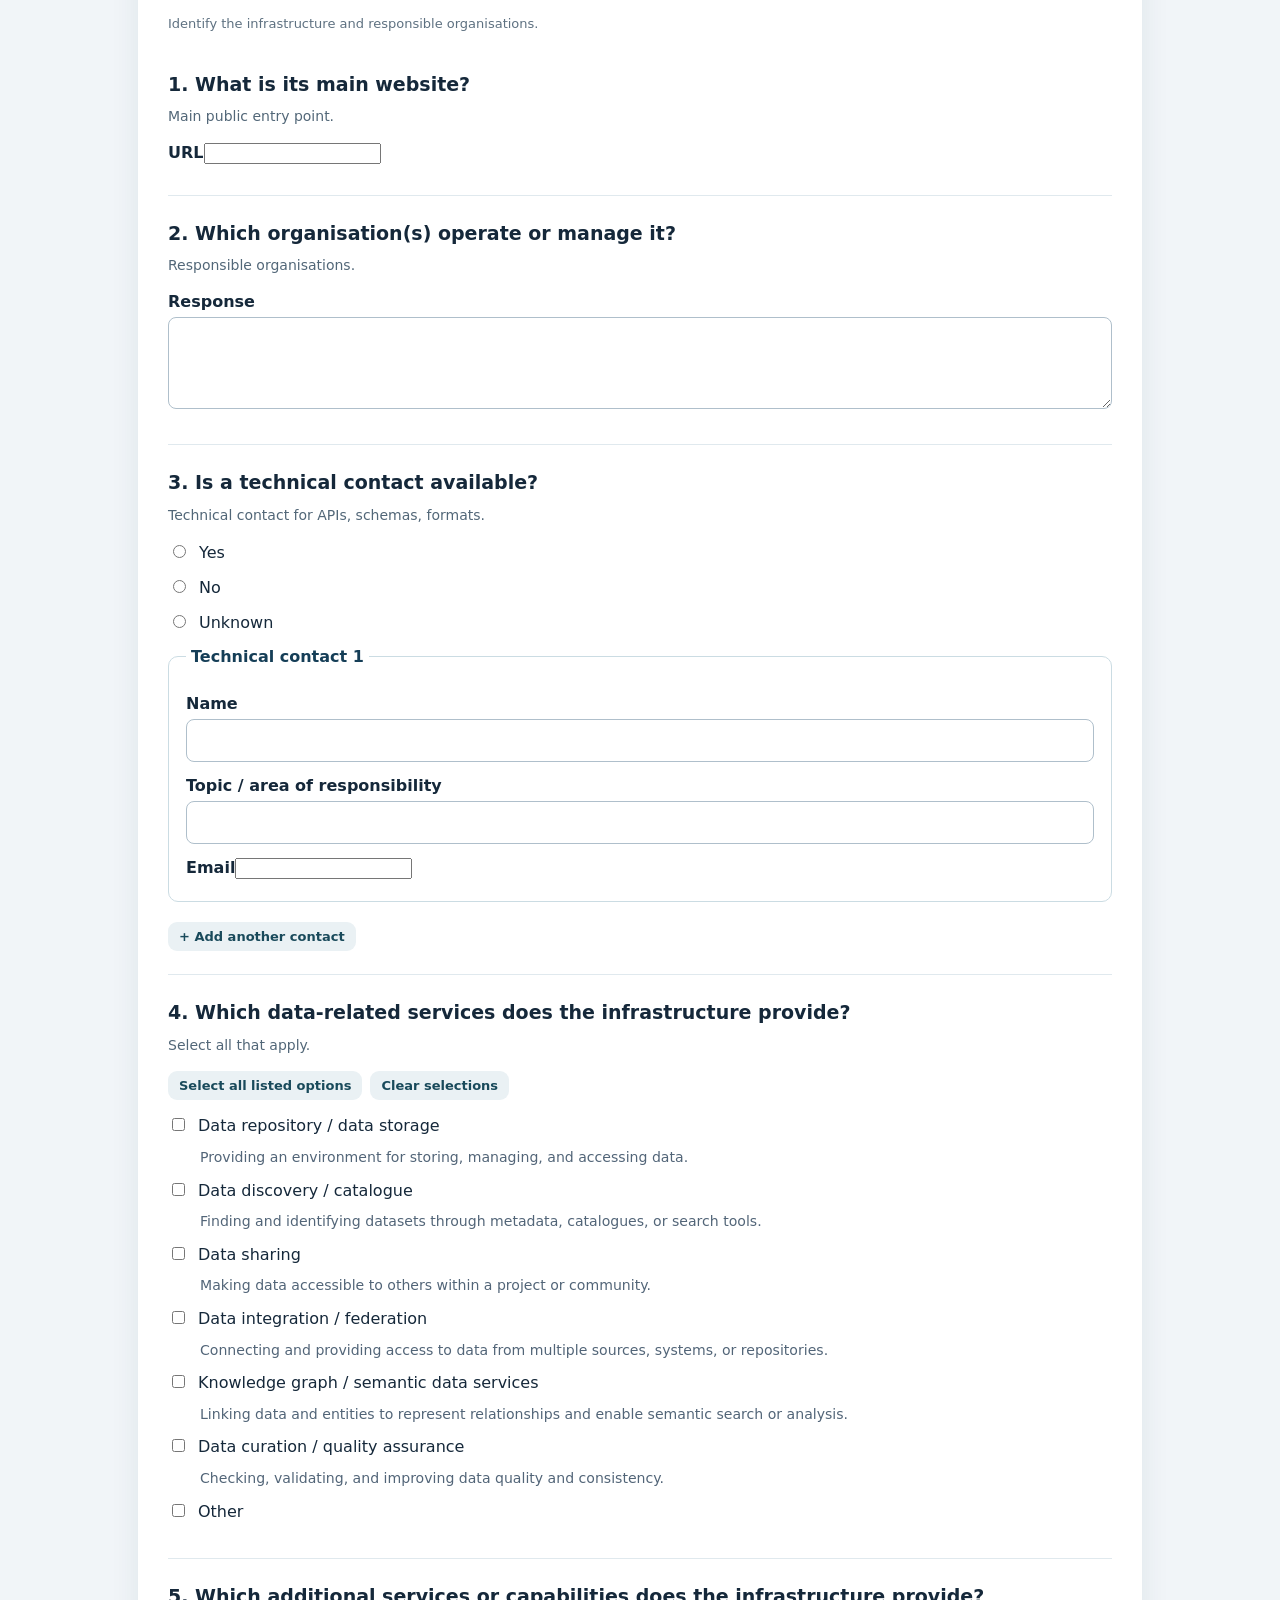
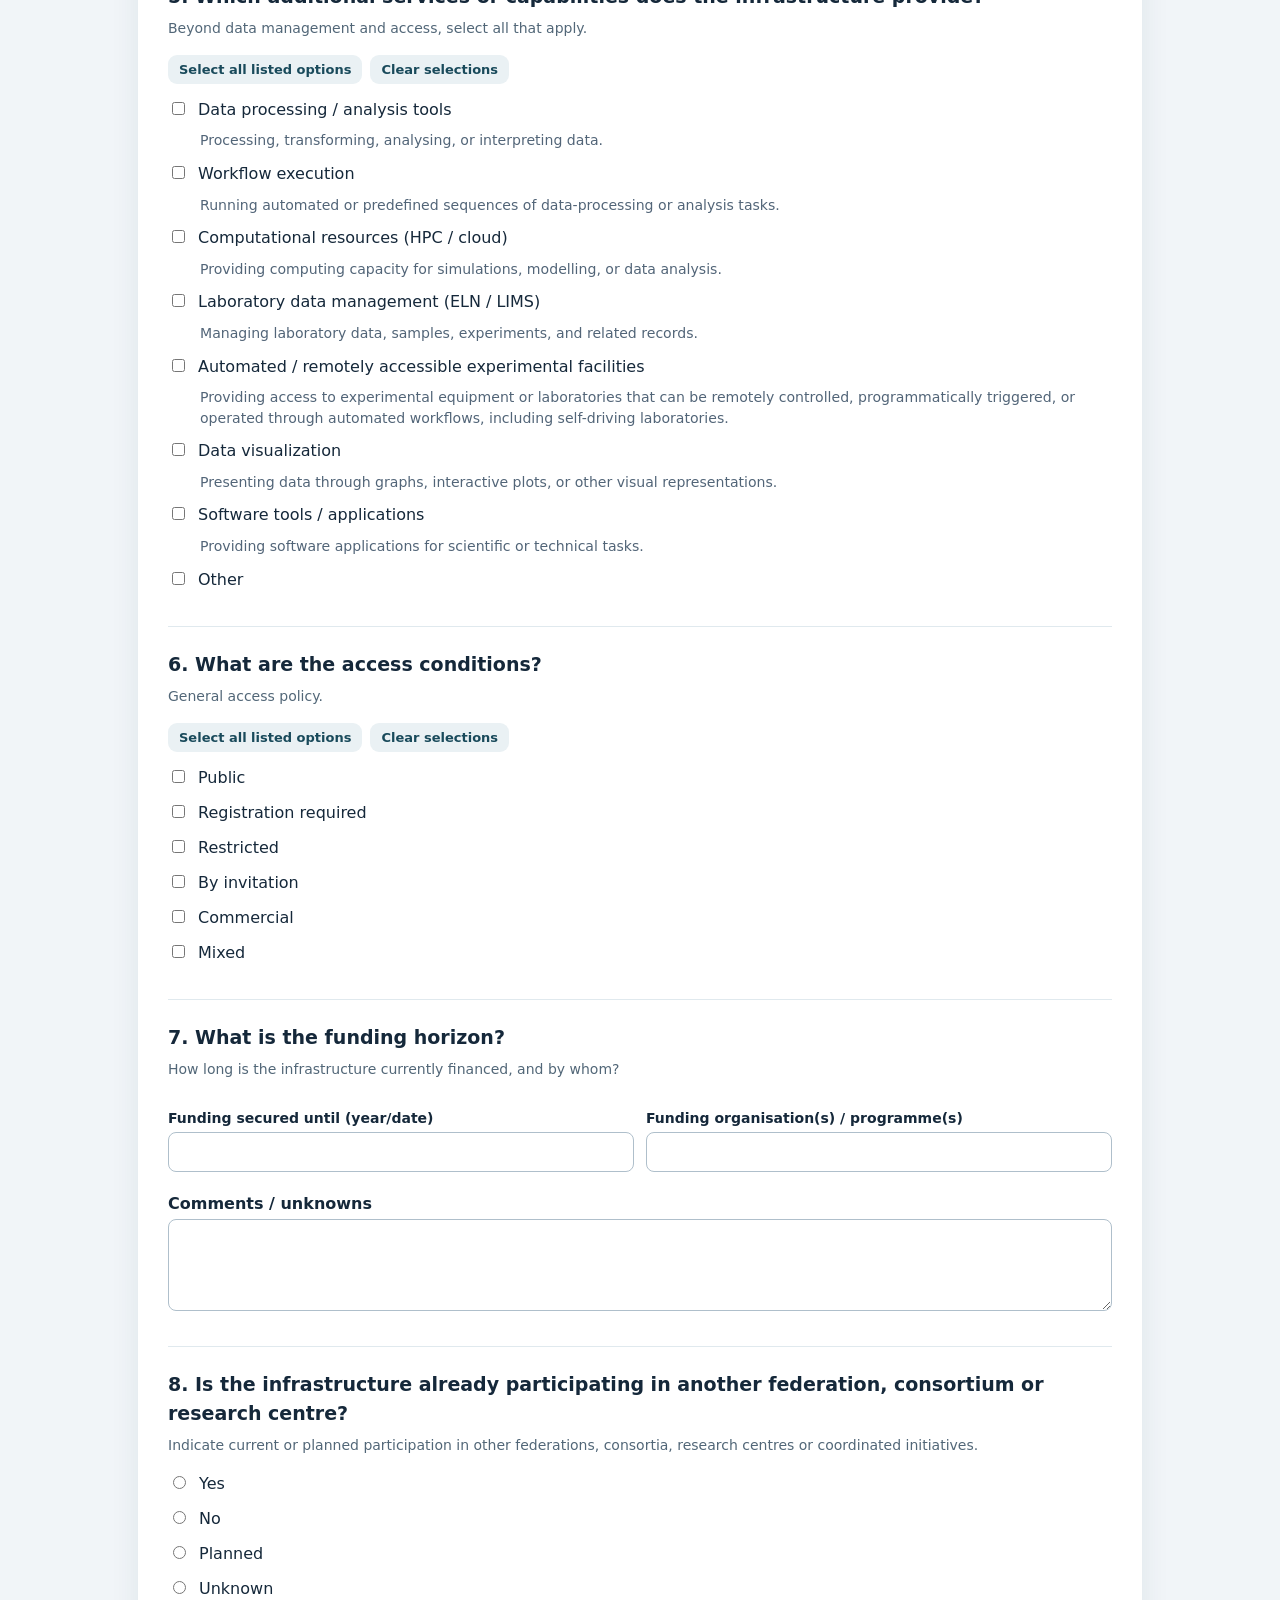
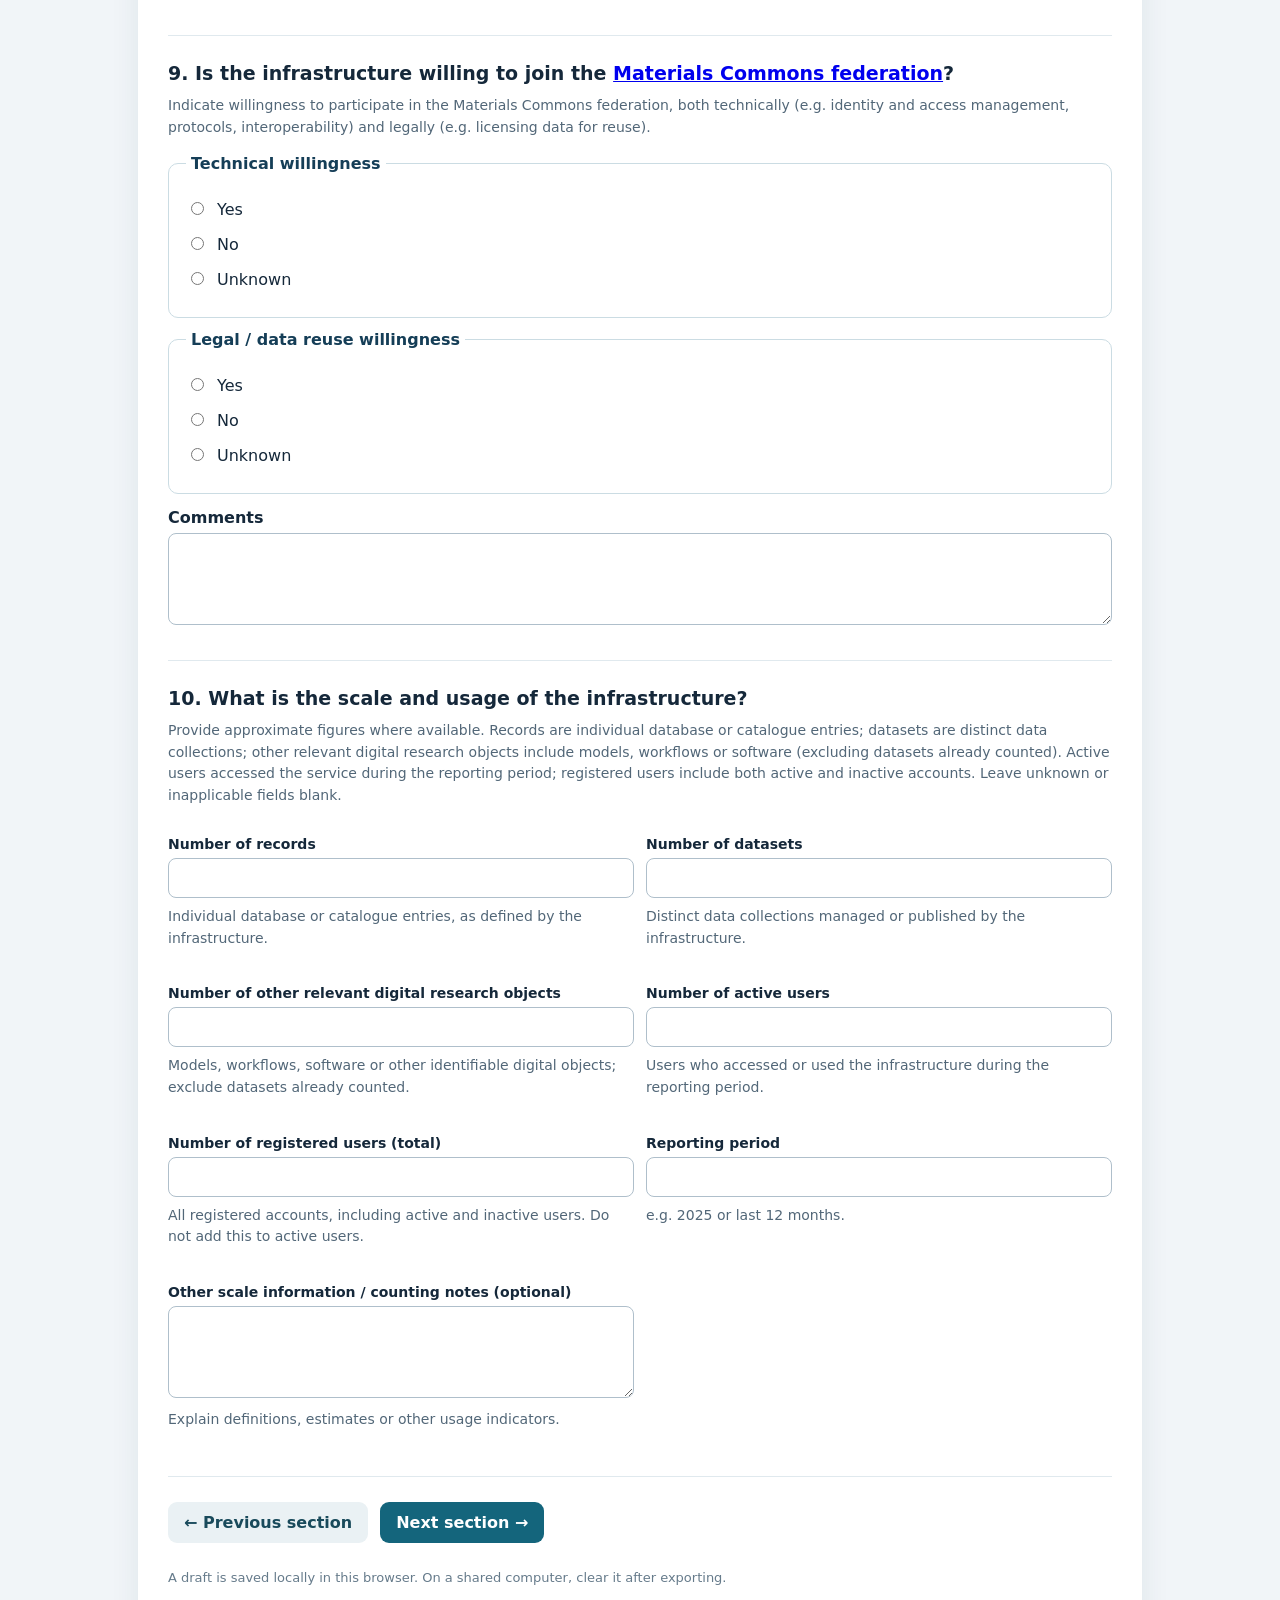
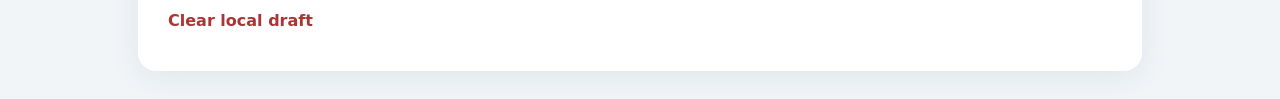
==== commit a314f363: "simplified resources" ====
--- a/index.html
+++ b/index.html
@@ -1 +1 @@
-<!doctype html><html lang="en"><head><meta charset="utf-8"><meta name="viewport" content="width=device-width,initial-scale=1"><title>Materials Commons | Infrastructure assessment</title><link rel="stylesheet" href="styles.css?v=17"></head><body><div class="shell"><header><span class="eyebrow">Materials Commons · Infrastructure assessment <span class="release-tag">Version 17</span></span><h1>Infrastructure assessment questionnaire</h1><p>Materials data infrastructures · standards · access · interoperability</p><div class="notice submission-notice" role="note"><strong>Important: You must submit your completed questionnaire manually.</strong> Your answers are saved only in this browser; they are <strong>not submitted automatically</strong>.<ol><li>Complete the five sections for each infrastructure you want to report, and optionally suggest community resources in the box before downloading.</li><li>At the end, click <strong>Download all infrastructures (JSON + PDF ZIP)</strong> and save the ZIP file to your computer.</li><li>Open the <a class="preamble-sharepoint-link" href="https://fraunhofer.sharepoint.com/:f:/r/sites/MaterialsCommonsProject2026-2030/Freigegebene%20Dokumente/General/04%20Work%20Packages%20(materials%20and%20results,%20not%20meetings)/WP%2007%20Harmonization%20of%20Data%20Infrastructures/Task%207.1%20Identifying%20existing%20infrastructures/Questionare%20Answers?d=w3af3a12642794a868e0cf28604e60dd3&amp;csf=1&amp;web=1&amp;e=dQREag" target="_blank" rel="noopener noreferrer">Materials Commons SharePoint – Questionare Answers</a> folder and <strong>upload the downloaded ZIP file</strong> there. The ZIP contains the JSON and PDF responses for every infrastructure you entered, plus separate JSON and PDF files for community resources (if provided).</li></ol><strong>Your assessment is submitted only after the ZIP has been uploaded to SharePoint.</strong> SharePoint access is required.</div></header><main><div id="intro"></div><section class="respondent"><h2>Assessment information</h2><p class="muted">Please identify the person completing this assessment. Enter the infrastructure name in the green Infrastructures box below. The optional community resources box before download is shared across all infrastructures.</p><div class="people"><label>Name<input data-person="Name" autocomplete="name"></label><label>Role / position<input data-person="Role" autocomplete="organization-title"></label><label>Organisation<input data-person="Organisation" autocomplete="organization"></label><label>Date<input data-person="Date" type="date"></label></div></section><section class="infrastructure-switcher" aria-label="Infrastructure selection"><h2>Infrastructures</h2><p class="muted">Complete all five sections for each infrastructure you want to report. Use <strong>+ Add another infrastructure</strong> to report more than one; answers are saved separately for each one. <strong>Enter the name of each infrastructure directly below.</strong> The dropdown updates automatically as you type. Until a name is entered, it shows “Infrastructure 1”, “Infrastructure 2”, and so on.</p><div class="infrastructure-controls"><label for="infrastructureSelect">Current infrastructure</label><select id="infrastructureSelect" aria-label="Current infrastructure"></select><button id="addInfrastructure" type="button">+ Add another infrastructure</button><button id="removeInfrastructure" type="button" class="secondary">Remove current</button></div><label class="infrastructure-name-field" for="infrastructureName"><strong>Infrastructure name</strong><input id="infrastructureName" type="text" placeholder="Enter the name of the selected infrastructure" autocomplete="off"></label><p id="infrastructureCount" class="hint"></p></section><nav id="nav" aria-label="Questionnaire sections"></nav><div class="progress"><div id="progressFill"></div></div><div id="survey"></div><footer><button id="prev" type="button" class="secondary">← Previous section</button><button id="next" type="button">Next section →</button><div id="exportActions" class="export-actions hidden"><details id="communityResourcesBox" class="community-resources-box"><summary class="resource-callout"><span class="resource-toggle-arrow" aria-hidden="true">▶</span><strong>★ Optional: Awesome MaterialsCommons Resources</strong><span class="resource-toggle-label">Click to expand and add resources</span><span class="resource-summary-hint">Have you come across useful resources in the MaterialsCommons community beyond the infrastructures you have reported? We would like to identify and track existing tools, dataspaces, workflows, interfaces, protocols, ontologies and other resources that the community can already use. If you know of any, please open this optional section and share their name, purpose and link using the + Add buttons.</span></summary><div id="resourceContainer"></div></details><h2>Save assessment</h2><button id="saveBoth" class="download" type="button">Download all infrastructures (JSON + PDF ZIP) and open SharePoint ↗</button><div class="submission-steps" role="note"><strong>Submission required — two steps:</strong><ol><li><strong>Download</strong> the ZIP file containing the JSON and PDF for every infrastructure, plus the community resources files.</li><li><strong>Upload that ZIP file</strong> to the SharePoint folder that opens in a new tab. Downloading alone does not submit your answers.</li></ol><strong>Do not forget to upload the ZIP to SharePoint.</strong> SharePoint access is required.</div><p id="exportStatus" class="hint" role="status" aria-live="polite"></p></div><p class="hint">A draft is saved locally in this browser. On a shared computer, clear it after exporting.</p><button id="clear" type="button" class="link">Clear local draft</button></footer></main></div><script src="pdf-export.js?v=17"></script><script src="app.js?v=17"></script></body></html>+<!doctype html><html lang="en"><head><meta charset="utf-8"><meta name="viewport" content="width=device-width,initial-scale=1"><title>Materials Commons | Infrastructure assessment</title><link rel="stylesheet" href="styles.css?v=18-1"></head><body><div class="shell"><header><span class="eyebrow">Materials Commons · Infrastructure assessment <span class="release-tag">Version 18</span></span><h1>Infrastructure assessment questionnaire</h1><p>Materials data infrastructures · standards · access · interoperability</p><div class="notice submission-notice" role="note"><strong>Important: You must submit your completed questionnaire manually.</strong> Your answers are saved only in this browser; they are <strong>not submitted automatically</strong>.<ol><li>Complete the five sections for each infrastructure you want to report, and optionally suggest community resources in the box before downloading.</li><li>At the end, click <strong>Download all infrastructures (JSON + PDF ZIP)</strong> and save the ZIP file to your computer.</li><li>Open the <a class="preamble-sharepoint-link" href="https://fraunhofer.sharepoint.com/:f:/r/sites/MaterialsCommonsProject2026-2030/Freigegebene%20Dokumente/General/04%20Work%20Packages%20(materials%20and%20results,%20not%20meetings)/WP%2007%20Harmonization%20of%20Data%20Infrastructures/Task%207.1%20Identifying%20existing%20infrastructures/Questionare%20Answers?d=w3af3a12642794a868e0cf28604e60dd3&amp;csf=1&amp;web=1&amp;e=dQREag" target="_blank" rel="noopener noreferrer">Materials Commons SharePoint – Questionare Answers</a> folder and <strong>upload the downloaded ZIP file</strong> there. The ZIP contains the JSON and PDF responses for every infrastructure you entered, plus separate JSON and PDF files for community resources (if provided).</li></ol><strong>Your assessment is submitted only after the ZIP has been uploaded to SharePoint.</strong> SharePoint access is required.</div></header><main><div id="intro"></div><section class="respondent"><h2>Assessment information</h2><p class="muted">Please identify the person completing this assessment. Enter the infrastructure name in the green Infrastructures box below. The optional community resources box before download is shared across all infrastructures.</p><div class="people"><label>Name<input data-person="Name" autocomplete="name"></label><label>Role / position<input data-person="Role" autocomplete="organization-title"></label><label>Organisation<input data-person="Organisation" autocomplete="organization"></label><label>Date<input data-person="Date" type="date"></label></div></section><section class="infrastructure-switcher" aria-label="Infrastructure selection"><h2>Infrastructures</h2><p class="muted">Complete all five sections for each infrastructure you want to report. Use <strong>+ Add another infrastructure</strong> to report more than one; answers are saved separately for each one. <strong>Enter the name of each infrastructure directly below.</strong> The dropdown updates automatically as you type. Until a name is entered, it shows “Infrastructure 1”, “Infrastructure 2”, and so on.</p><div class="infrastructure-controls"><label for="infrastructureSelect">Current infrastructure</label><select id="infrastructureSelect" aria-label="Current infrastructure"></select><button id="addInfrastructure" type="button">+ Add another infrastructure</button><button id="removeInfrastructure" type="button" class="secondary">Remove current</button></div><label class="infrastructure-name-field" for="infrastructureName"><strong>Infrastructure name</strong><input id="infrastructureName" type="text" placeholder="Enter the name of the selected infrastructure" autocomplete="off"></label><p id="infrastructureCount" class="hint"></p></section><nav id="nav" aria-label="Questionnaire sections"></nav><div class="progress"><div id="progressFill"></div></div><div id="survey"></div><footer><button id="prev" type="button" class="secondary">← Previous section</button><button id="next" type="button">Next section →</button><div id="exportActions" class="export-actions hidden"><details id="communityResourcesBox" class="community-resources-box"><summary class="resource-callout"><span class="resource-toggle-arrow" aria-hidden="true">▶</span><strong>★ Optional: Awesome MaterialsCommons Resources</strong><span class="resource-toggle-label">Click to expand and add resources</span><span class="resource-summary-hint">Have you come across useful resources in the MaterialsCommons community beyond the infrastructures you have reported? We would like to identify and track existing tools, dataspaces, workflows, interfaces, protocols, ontologies and other resources that the community can already use. If you know of any, please open this optional section and share their name, category, purpose and link using the + Add resource button.</span></summary><div id="resourceContainer"></div></details><h2>Save assessment</h2><button id="saveBoth" class="download" type="button">Download all infrastructures (JSON + PDF ZIP) and open SharePoint ↗</button><div class="submission-steps" role="note"><strong>Submission required — two steps:</strong><ol><li><strong>Download</strong> the ZIP file containing the JSON and PDF for every infrastructure, plus the community resources files.</li><li><strong>Upload that ZIP file</strong> to the SharePoint folder that opens in a new tab. Downloading alone does not submit your answers.</li></ol><strong>Do not forget to upload the ZIP to SharePoint.</strong> SharePoint access is required.</div><p id="exportStatus" class="hint" role="status" aria-live="polite"></p></div><p class="hint">A draft is saved locally in this browser. On a shared computer, clear it after exporting.</p><button id="clear" type="button" class="link">Clear local draft</button></footer></main></div><script src="pdf-export.js?v=18"></script><script src="app.js?v=18-1"></script></body></html>
--- a/styles.css
+++ b/styles.css
@@ -152,3 +152,15 @@
 .community-resources-box[open] .resource-toggle-label{font-size:0}
 .community-resources-box[open] .resource-toggle-label::after{content:"Click to collapse";font-size:14px}
 .community-resources-box>.resource-callout:focus-visible{outline:3px solid #167e7a;outline-offset:-4px}
+
+/* Version 18: one resource list and a category help tooltip */
+.resource-field > span:first-child{font-weight:600}
+.resource-tooltip{display:inline-flex;align-items:center;justify-content:center;width:19px;height:19px;margin-left:8px;border-radius:50%;background:#167e7a;color:#fff;font-size:12px;font-weight:bold;cursor:help;position:relative;vertical-align:middle}
+.resource-tooltip-text{visibility:hidden;opacity:0;position:absolute;bottom:130%;left:50%;transform:translateX(-50%);width:min(280px,75vw);padding:12px;background:#204e5d;color:#fff;border-radius:8px;font-size:13px;font-weight:normal;line-height:1.5;z-index:100;transition:opacity .2s;pointer-events:none;text-align:left}
+.resource-tooltip:hover .resource-tooltip-text,.resource-tooltip:focus .resource-tooltip-text{visibility:visible;opacity:1}
+.resource-add{margin-top:16px}
+
+/* Version 18 tooltip alignment fix: keep help text inside the viewport. */
+.community-resources-box[open]{overflow:visible}
+.resource-tooltip-text{left:0;top:calc(100% + 8px);bottom:auto;transform:none;width:min(280px,calc(100vw - 130px));max-width:280px;box-sizing:border-box;white-space:normal;overflow-wrap:break-word}
+.resource-tooltip:focus-visible{outline:2px solid #204e5d;outline-offset:3px}
